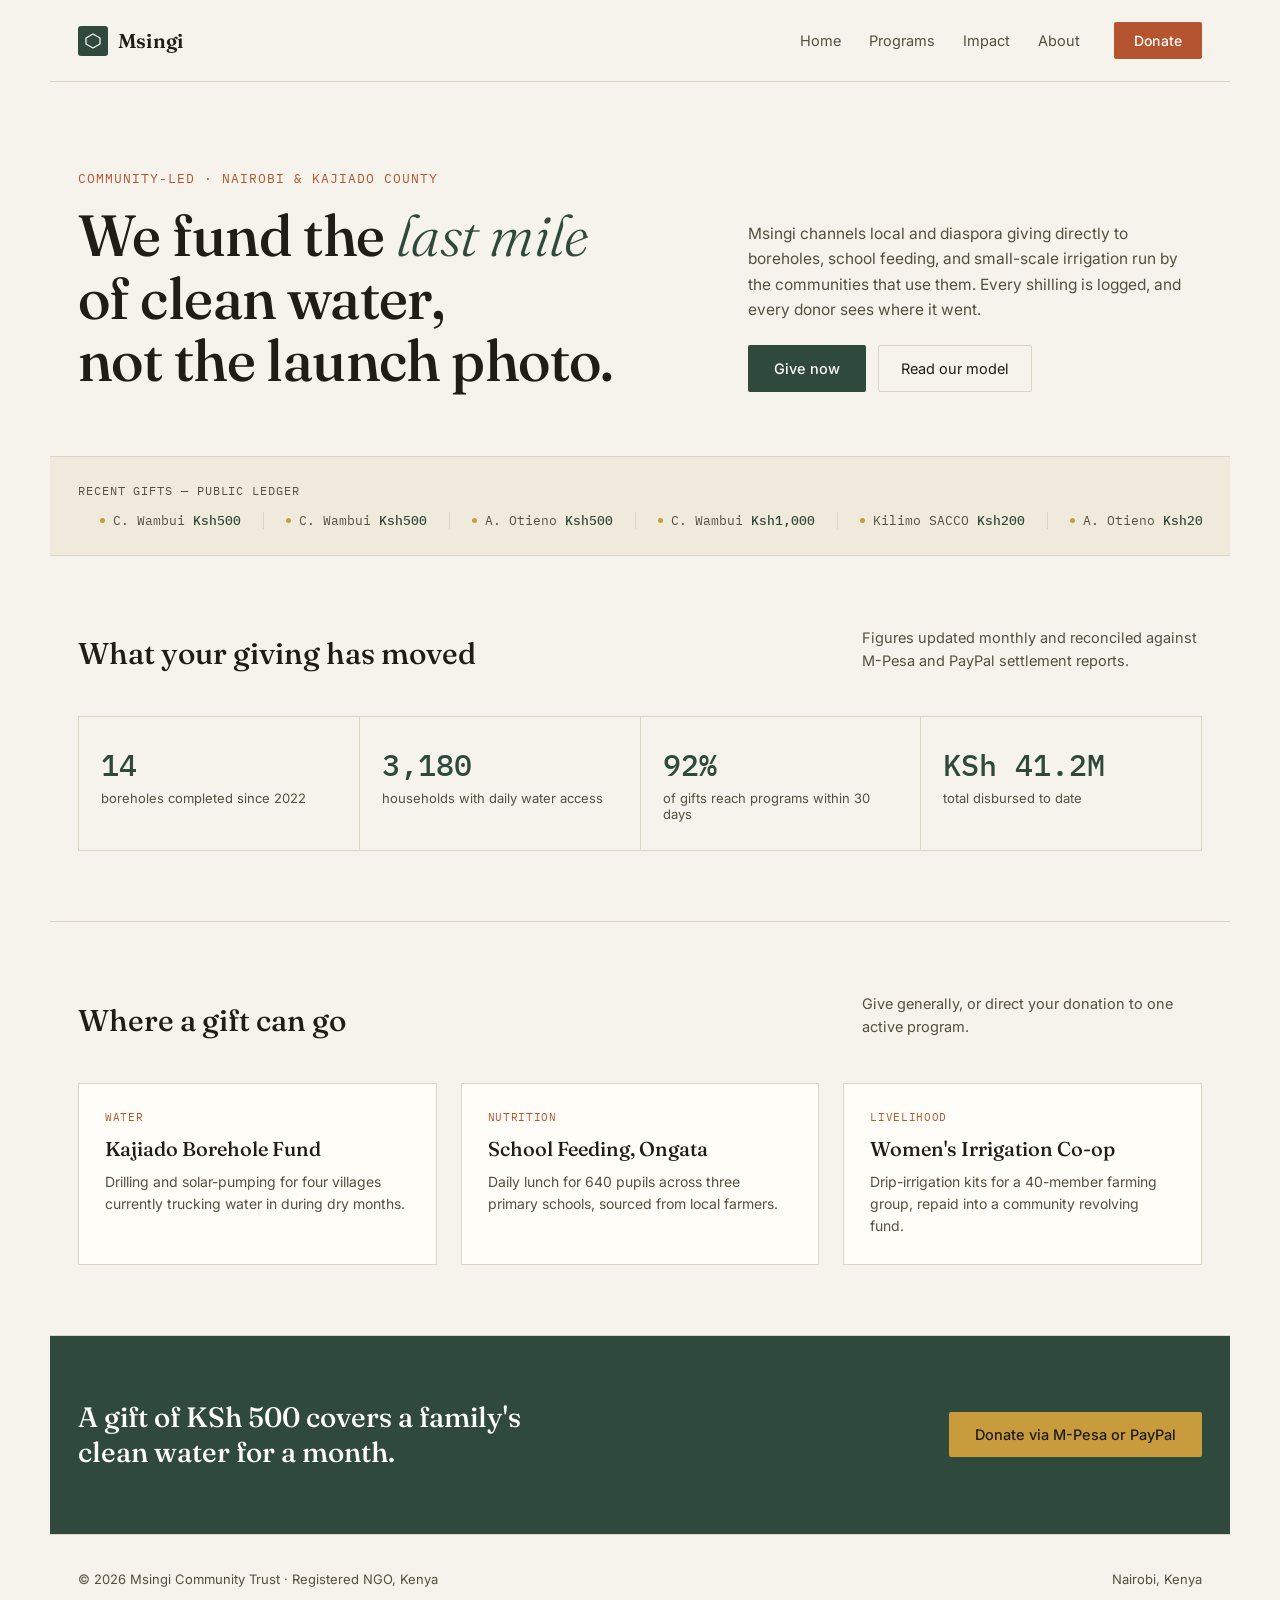
==== index.html @ dd1eac24 "charity" ====
<!DOCTYPE html>
<html lang="en">
<head>
<meta charset="UTF-8">
<meta name="viewport" content="width=device-width, initial-scale=1.0">
<title>Msingi — Prototype</title>
<link rel="preconnect" href="https://fonts.googleapis.com">
<link href="https://fonts.googleapis.com/css2?family=Fraunces:opsz,wght@9..144,300;9..144,450;9..144,600;9..144,700&family=Inter:wght@400;500;600&family=IBM+Plex+Mono:wght@400;500&display=swap" rel="stylesheet">
<style>
  :root{
    --paper:#F6F3EC;
    --paper-deep:#EFEADB;
    --ink:#201D18;
    --ink-soft:#54503f;
    --green:#2F4A3C;
    --green-deep:#20362b;
    --gold:#C89B3C;
    --rust:#B4552F;
    --line:#DCD5C4;
    --white:#FFFDF8;
  }
  *{box-sizing:border-box; margin:0; padding:0;}
  body{
    background:var(--paper);
    color:var(--ink);
    font-family:'Inter', sans-serif;
    -webkit-font-smoothing:antialiased;
  }
  a{color:inherit;}
  .mono{font-family:'IBM Plex Mono', monospace;}
  .serif{font-family:'Fraunces', serif;}

  /* ---- App shell ---- */
  #app{max-width:1180px; margin:0 auto; position:relative;}
  .page{display:none;}
  .page.active{display:block; animation:fadein .35s ease;}
  @keyframes fadein{from{opacity:0; transform:translateY(6px);} to{opacity:1; transform:translateY(0);}}

  /* ---- Header ---- */
  header{
    display:flex; align-items:center; justify-content:space-between;
    padding:22px 28px; border-bottom:1px solid var(--line);
  }
  .logo{display:flex; align-items:center; gap:10px; cursor:pointer;}
  .logo-mark{
    width:30px; height:30px; border-radius:3px;
    background:var(--green);
    display:flex; align-items:center; justify-content:center;
  }
  .logo-mark svg{width:16px; height:16px;}
  .logo-word{font-family:'Fraunces', serif; font-weight:600; font-size:20px; letter-spacing:.01em;}
  nav{display:flex; align-items:center; gap:34px;}
  nav .navlinks{display:flex; gap:28px; font-size:14.5px; color:var(--ink-soft);}
  nav .navlinks span{cursor:pointer; transition:color .15s;}
  nav .navlinks span:hover{color:var(--ink);}
  .btn-donate-nav{
    background:var(--rust); color:var(--white); border:none;
    padding:10px 20px; border-radius:2px; font-size:14px; font-weight:500;
    cursor:pointer; font-family:'Inter',sans-serif; letter-spacing:.01em;
    transition:background .15s;
  }
  .btn-donate-nav:hover{background:#9c4527;}

  /* ---- Hero ---- */
  .hero{
    padding:88px 28px 64px; display:grid; grid-template-columns:1.15fr .85fr; gap:56px; align-items:end;
    border-bottom:1px solid var(--line);
  }
  .eyebrow{
    font-family:'IBM Plex Mono', monospace; font-size:12.5px; letter-spacing:.08em;
    text-transform:uppercase; color:var(--rust); margin-bottom:18px; display:block;
  }
  .hero h1{
    font-family:'Fraunces', serif; font-weight:500; font-size:clamp(34px,4.6vw,58px);
    line-height:1.08; letter-spacing:-.01em;
  }
  .hero h1 em{font-style:italic; font-weight:300; color:var(--green);}
  .hero-side p{font-size:15.5px; line-height:1.65; color:var(--ink-soft); margin-bottom:22px;}
  .hero-cta{display:flex; gap:12px;}
  .btn-primary{
    background:var(--green); color:var(--white); border:none; padding:14px 26px;
    font-size:14.5px; font-weight:500; cursor:pointer; border-radius:2px; font-family:'Inter',sans-serif;
    transition:background .15s;
  }
  .btn-primary:hover{background:var(--green-deep);}
  .btn-ghost{
    background:transparent; color:var(--ink); border:1px solid var(--line); padding:14px 22px;
    font-size:14.5px; cursor:pointer; border-radius:2px; font-family:'Inter',sans-serif;
  }
  .btn-ghost:hover{border-color:var(--ink);}

  /* ---- Ledger strip (signature element) ---- */
  .ledger{
    padding:0 28px; border-bottom:1px solid var(--line); background:var(--paper-deep);
  }
  .ledger-inner{padding:26px 0; overflow:hidden;}
  .ledger-label{
    font-family:'IBM Plex Mono',monospace; font-size:11.5px; letter-spacing:.08em;
    text-transform:uppercase; color:var(--ink-soft); margin-bottom:14px;
  }
  .ledger-track{display:flex; gap:0; animation:scroll-left 26s linear infinite;}
  .ledger:hover .ledger-track{animation-play-state:paused;}
  @keyframes scroll-left{
    from{transform:translateX(0);}
    to{transform:translateX(-50%);}
  }
  .ledger-entry{
    font-family:'IBM Plex Mono', monospace; font-size:13px; white-space:nowrap;
    padding:0 22px; border-right:1px solid var(--line); color:var(--ink-soft);
    display:flex; align-items:center; gap:8px;
  }
  .ledger-entry .amt{color:var(--green); font-weight:500;}
  .ledger-entry .dot{width:5px; height:5px; border-radius:50%; background:var(--gold); display:inline-block;}

  /* ---- Impact stats ---- */
  .section{padding:70px 28px; border-bottom:1px solid var(--line);}
  .section-head{display:flex; justify-content:space-between; align-items:flex-end; margin-bottom:44px; gap:20px;}
  .section-head h2{font-family:'Fraunces',serif; font-weight:500; font-size:30px;}
  .section-head p{color:var(--ink-soft); font-size:14.5px; max-width:340px; line-height:1.6;}
  .stats{display:grid; grid-template-columns:repeat(4,1fr); gap:1px; background:var(--line); border:1px solid var(--line);}
  .stat{background:var(--paper); padding:28px 22px;}
  .stat .n{font-family:'IBM Plex Mono',monospace; font-size:30px; color:var(--green); font-weight:500;}
  .stat .l{font-size:13px; color:var(--ink-soft); margin-top:6px;}

  /* ---- Programs ---- */
  .programs{display:grid; grid-template-columns:repeat(3,1fr); gap:24px;}
  .program{border:1px solid var(--line); padding:26px; background:var(--white);}
  .program .tag{font-family:'IBM Plex Mono',monospace; font-size:11px; color:var(--rust); text-transform:uppercase; letter-spacing:.06em;}
  .program h3{font-family:'Fraunces',serif; font-weight:500; font-size:20px; margin:12px 0 10px;}
  .program p{font-size:14px; color:var(--ink-soft); line-height:1.6;}

  /* ---- CTA band ---- */
  .cta-band{
    padding:64px 28px; background:var(--green); color:var(--white);
    display:flex; justify-content:space-between; align-items:center; gap:24px;
    border-bottom:1px solid var(--line);
  }
  .cta-band h2{font-family:'Fraunces',serif; font-weight:500; font-size:28px; max-width:480px; line-height:1.25;}
  .cta-band .btn-primary{background:var(--gold); color:var(--ink);}
  .cta-band .btn-primary:hover{background:#b6893a;}

  footer{padding:36px 28px; display:flex; justify-content:space-between; color:var(--ink-soft); font-size:13px;}

  /* ---- DONATE PAGE ---- */
  .donate-wrap{padding:56px 28px 100px; display:grid; grid-template-columns:1fr .9fr; gap:56px;}
  .donate-head span.eyebrow{margin-bottom:10px;}
  .donate-head h1{font-family:'Fraunces',serif; font-weight:500; font-size:36px; margin-bottom:10px;}
  .donate-head p{color:var(--ink-soft); font-size:14.5px; max-width:420px; line-height:1.6; margin-bottom:36px;}

  .amounts{display:grid; grid-template-columns:repeat(4,1fr); gap:10px; margin-bottom:14px;}
  .amt-btn{
    border:1px solid var(--line); background:var(--white); padding:16px 8px; text-align:center;
    cursor:pointer; font-family:'IBM Plex Mono',monospace; font-size:15px; border-radius:2px;
    transition:all .15s;
  }
  .amt-btn:hover{border-color:var(--green);}
  .amt-btn.selected{background:var(--green); color:var(--white); border-color:var(--green);}
  .amt-custom{
    display:flex; align-items:center; border:1px solid var(--line); background:var(--white);
    padding:0 14px; margin-bottom:28px; border-radius:2px;
  }
  .amt-custom span{font-family:'IBM Plex Mono',monospace; color:var(--ink-soft); font-size:14px;}
  .amt-custom input{
    border:none; background:transparent; padding:14px 8px; font-family:'IBM Plex Mono',monospace;
    font-size:14px; width:100%; outline:none;
  }

  .freq-toggle{display:flex; border:1px solid var(--line); border-radius:2px; overflow:hidden; margin-bottom:32px; width:fit-content;}
  .freq-toggle div{padding:10px 20px; font-size:13.5px; cursor:pointer; color:var(--ink-soft);}
  .freq-toggle div.selected{background:var(--ink); color:var(--white);}

  .method-label{font-family:'IBM Plex Mono',monospace; font-size:11.5px; letter-spacing:.08em; text-transform:uppercase; color:var(--ink-soft); margin-bottom:12px;}
  .methods{display:flex; gap:10px; margin-bottom:28px;}
  .method-btn{
    flex:1; border:1px solid var(--line); background:var(--white); padding:16px; border-radius:2px;
    cursor:pointer; display:flex; align-items:center; gap:10px; transition:all .15s;
  }
  .method-btn.selected{border-color:var(--green); background:#eef2ee;}
  .method-btn .icon{width:26px; height:26px; border-radius:4px; display:flex; align-items:center; justify-content:center; font-size:11px; font-weight:700; font-family:'IBM Plex Mono',monospace; color:var(--white);}
  .method-btn.mpesa .icon{background:#00A65A;}
  .method-btn.paypal .icon{background:#0F3C93;}
  .method-btn .m-name{font-size:14px; font-weight:500;}
  .method-btn .m-sub{font-size:11.5px; color:var(--ink-soft);}

  .panel{
    border:1px solid var(--line); background:var(--white); padding:26px; min-height:230px; position:relative; overflow:hidden;
  }
  .field{margin-bottom:16px;}
  .field label{display:block; font-size:12.5px; color:var(--ink-soft); margin-bottom:6px;}
  .field input{
    width:100%; border:1px solid var(--line); padding:12px 14px; font-family:'Inter',sans-serif;
    font-size:14px; border-radius:2px; outline:none;
  }
  .field input:focus{border-color:var(--green);}

  .summary{border:1px solid var(--line); background:var(--paper-deep); padding:24px; height:fit-content; position:sticky; top:24px;}
  .summary h3{font-family:'Fraunces',serif; font-weight:500; font-size:18px; margin-bottom:18px;}
  .summary-row{display:flex; justify-content:space-between; font-size:13.5px; padding:10px 0; border-bottom:1px dashed var(--line); color:var(--ink-soft);}
  .summary-row.total{color:var(--ink); font-weight:600; border-bottom:none; padding-top:14px; font-size:15px;}
  .summary-row .v{font-family:'IBM Plex Mono',monospace;}

  .btn-give{
    width:100%; background:var(--rust); color:var(--white); border:none; padding:15px;
    font-size:15px; font-weight:500; cursor:pointer; border-radius:2px; margin-top:18px;
    font-family:'Inter',sans-serif; transition:background .15s;
  }
  .btn-give:hover{background:#9c4527;}
  .btn-give:disabled{background:#c9c2ac; cursor:not-allowed;}

  /* STK push simulation */
  .stk-state{display:none; text-align:center; padding:20px 6px;}
  .stk-state.active{display:block; animation:fadein .3s ease;}
  .phone-frame{
    width:150px; height:150px; margin:0 auto 18px; border:2px solid var(--ink); border-radius:16px;
    display:flex; align-items:center; justify-content:center; position:relative; background:var(--paper);
  }
  .pulse-ring{
    position:absolute; width:60px; height:60px; border-radius:50%; border:2px solid var(--green);
    animation:pulse 1.5s ease-out infinite;
  }
  @keyframes pulse{0%{transform:scale(.6); opacity:1;} 100%{transform:scale(2.2); opacity:0;}}
  .phone-icon{font-size:26px;}
  .stk-title{font-family:'Fraunces',serif; font-size:18px; margin-bottom:8px;}
  .stk-sub{font-size:13.5px; color:var(--ink-soft); margin-bottom:6px;}
  .stk-pin{
    display:inline-flex; gap:6px; margin-top:14px;
  }
  .stk-pin div{width:9px; height:9px; border-radius:50%; background:var(--line);}
  .stk-pin div.filled{background:var(--green);}

  .receipt{
    background:var(--white); border:1px solid var(--line); padding:22px; font-family:'IBM Plex Mono',monospace;
    font-size:13px; max-width:340px; margin:0 auto; text-align:left; line-height:1.8;
  }
  .receipt .r-title{color:#00A65A; font-weight:500; margin-bottom:10px; display:flex; align-items:center; gap:6px;}
  .receipt hr{border:none; border-top:1px dashed var(--line); margin:10px 0;}
  .receipt .row{display:flex; justify-content:space-between;}

  .paypal-btn{
    background:#FFC439; border:none; width:100%; padding:14px; border-radius:24px; cursor:pointer;
    font-weight:700; font-size:15px; color:#003087; font-family:'Inter',sans-serif;
    display:flex; align-items:center; justify-content:center; gap:6px;
  }
  .paypal-btn:hover{background:#f5ba30;}
  .paypal-note{font-size:12px; color:var(--ink-soft); text-align:center; margin-top:12px;}

  .success-wrap{text-align:center; padding:10px;}
  .checkmark{
    width:52px; height:52px; border-radius:50%; background:#00A65A; color:white; display:flex;
    align-items:center; justify-content:center; margin:0 auto 16px; font-size:24px;
  }

  .back-link{font-size:13px; color:var(--ink-soft); cursor:pointer; display:inline-flex; align-items:center; gap:6px; margin-bottom:18px;}
  .back-link:hover{color:var(--ink);}

  @media(max-width:860px){
    .hero{grid-template-columns:1fr;}
    .stats{grid-template-columns:repeat(2,1fr);}
    .programs{grid-template-columns:1fr;}
    .donate-wrap{grid-template-columns:1fr;}
    nav .navlinks{display:none;}
    .cta-band{flex-direction:column; align-items:flex-start;}
    .amounts{grid-template-columns:repeat(2,1fr);}
  }
</style>
</head>
<body>
<div id="app">

  <header>
    <div class="logo" onclick="goHome()">
      <div class="logo-mark">
        <svg viewBox="0 0 16 16" fill="none"><path d="M8 1L1 5v6l7 4 7-4V5L8 1z" stroke="#F6F3EC" stroke-width="1.3" stroke-linejoin="round"/></svg>
      </div>
      <div class="logo-word">Msingi</div>
    </div>
    <nav>
      <div class="navlinks">
        <span onclick="goHome()">Home</span>
        <span>Programs</span>
        <span>Impact</span>
        <span>About</span>
      </div>
      <button class="btn-donate-nav" onclick="goDonate()">Donate</button>
    </nav>
  </header>

  <!-- ============ HOME PAGE ============ -->
  <div class="page active" id="page-home">

    <section class="hero">
      <div>
        <span class="eyebrow">Community-led · Nairobi &amp; Kajiado County</span>
        <h1>We fund the <em>last mile</em><br>of clean water,<br>not the launch photo.</h1>
      </div>
      <div class="hero-side">
        <p>Msingi channels local and diaspora giving directly to boreholes, school feeding, and small-scale irrigation run by the communities that use them. Every shilling is logged, and every donor sees where it went.</p>
        <div class="hero-cta">
          <button class="btn-primary" onclick="goDonate()">Give now</button>
          <button class="btn-ghost">Read our model</button>
        </div>
      </div>
    </section>

    <div class="ledger">
      <div class="ledger-inner">
        <div class="ledger-label">Recent gifts — public ledger</div>
        <div class="ledger-track" id="ledger-track"></div>
      </div>
    </div>

    <section class="section">
      <div class="section-head">
        <h2>What your giving has moved</h2>
        <p>Figures updated monthly and reconciled against M-Pesa and PayPal settlement reports.</p>
      </div>
      <div class="stats">
        <div class="stat"><div class="n">14</div><div class="l">boreholes completed since 2022</div></div>
        <div class="stat"><div class="n">3,180</div><div class="l">households with daily water access</div></div>
        <div class="stat"><div class="n">92%</div><div class="l">of gifts reach programs within 30 days</div></div>
        <div class="stat"><div class="n">KSh 41.2M</div><div class="l">total disbursed to date</div></div>
      </div>
    </section>

    <section class="section">
      <div class="section-head">
        <h2>Where a gift can go</h2>
        <p>Give generally, or direct your donation to one active program.</p>
      </div>
      <div class="programs">
        <div class="program">
          <div class="tag">Water</div>
          <h3>Kajiado Borehole Fund</h3>
          <p>Drilling and solar-pumping for four villages currently trucking water in during dry months.</p>
        </div>
        <div class="program">
          <div class="tag">Nutrition</div>
          <h3>School Feeding, Ongata</h3>
          <p>Daily lunch for 640 pupils across three primary schools, sourced from local farmers.</p>
        </div>
        <div class="program">
          <div class="tag">Livelihood</div>
          <h3>Women's Irrigation Co-op</h3>
          <p>Drip-irrigation kits for a 40-member farming group, repaid into a community revolving fund.</p>
        </div>
      </div>
    </section>

    <div class="cta-band">
      <h2>A gift of KSh 500 covers a family's clean water for a month.</h2>
      <button class="btn-primary" onclick="goDonate()">Donate via M-Pesa or PayPal</button>
    </div>

    <footer>
      <div>© 2026 Msingi Community Trust · Registered NGO, Kenya</div>
      <div>Nairobi, Kenya</div>
    </footer>
  </div>

  <!-- ============ DONATE PAGE ============ -->
  <div class="page" id="page-donate">
    <div class="donate-wrap">
      <div>
        <div class="back-link" onclick="goHome()">← Back to Msingi</div>
        <div class="donate-head">
          <span class="eyebrow">Give</span>
          <h1>Make a gift</h1>
          <p>Choose an amount, then pay by M-Pesa or PayPal. You'll get a receipt either way — no account needed.</p>
        </div>

        <div class="method-label">Amount (KSh)</div>
        <div class="amounts" id="amounts">
          <div class="amt-btn" data-amt="500">500</div>
          <div class="amt-btn selected" data-amt="1500">1,500</div>
          <div class="amt-btn" data-amt="3000">3,000</div>
          <div class="amt-btn" data-amt="10000">10,000</div>
        </div>
        <div class="amt-custom">
          <span>KSh</span>
          <input type="number" id="customAmt" placeholder="Enter a custom amount">
        </div>

        <div class="method-label">Frequency</div>
        <div class="freq-toggle" id="freq">
          <div class="selected" data-f="once">Give once</div>
          <div data-f="monthly">Give monthly</div>
        </div>

        <div class="method-label">Payment method</div>
        <div class="methods">
          <div class="method-btn mpesa selected" data-m="mpesa" onclick="selectMethod('mpesa')">
            <div class="icon">M</div>
            <div><div class="m-name">M-Pesa</div><div class="m-sub">STK push to your phone</div></div>
          </div>
          <div class="method-btn paypal" data-m="paypal" onclick="selectMethod('paypal')">
            <div class="icon">P</div>
            <div><div class="m-name">PayPal</div><div class="m-sub">Card or PayPal balance</div></div>
          </div>
        </div>

        <div class="panel" id="panel">
          <!-- MPESA: entry state -->
          <div class="stk-state active" id="mpesa-entry">
            <div class="field">
              <label>M-Pesa phone number</label>
              <input type="tel" id="phoneInput" placeholder="07XX XXX XXX" maxlength="13">
            </div>
            <button class="btn-give" id="mpesaGiveBtn" onclick="startSTK()">Send request to my phone</button>
          </div>

          <!-- MPESA: waiting state -->
          <div class="stk-state" id="mpesa-waiting">
            <div class="phone-frame"><div class="pulse-ring"></div><div class="phone-icon">📱</div></div>
            <div class="stk-title">Check your phone</div>
            <div class="stk-sub">We sent an STK push to <span id="waitPhone" class="mono"></span></div>
            <div class="stk-sub">Enter your M-Pesa PIN to confirm</div>
            <div class="stk-pin" id="pinDots">
              <div></div><div></div><div></div><div></div>
            </div>
          </div>

          <!-- MPESA: confirmed -->
          <div class="stk-state" id="mpesa-done">
            <div class="receipt">
              <div class="r-title">✓ Confirmed</div>
              <div class="row"><span>Ref</span><span id="rcMpesaRef">QF7K2LX9P1</span></div>
              <div class="row"><span>Amount</span><span id="rcMpesaAmt">Ksh1,500.00</span></div>
              <div class="row"><span>To</span><span>MSINGI TRUST</span></div>
              <hr>
              <div class="row"><span>New M-Pesa balance</span><span>Ksh8,214.50</span></div>
            </div>
            <div style="text-align:center; margin-top:18px;">
              <div style="font-size:13.5px; color:var(--ink-soft); margin-bottom:14px;">Asante sana — your gift is on its way to Kajiado.</div>
              <button class="btn-ghost" onclick="resetDonate()">Make another gift</button>
            </div>
          </div>

          <!-- PAYPAL: entry state -->
          <div class="stk-state" id="paypal-entry">
            <div style="padding:8px 0 18px; font-size:13.5px; color:var(--ink-soft);">You'll be securely redirected to PayPal to complete this gift, then returned here.</div>
            <button class="paypal-btn" onclick="startPaypal()">Pay<span style="color:#0070E0; margin-left:4px;">Pal</span></button>
            <div class="paypal-note">Powered by PayPal · Msingi never sees your card details</div>
          </div>

          <!-- PAYPAL: processing -->
          <div class="stk-state" id="paypal-waiting">
            <div class="phone-frame" style="border-color:#0F3C93;"><div class="pulse-ring" style="border-color:#0F3C93;"></div><div class="phone-icon">🔒</div></div>
            <div class="stk-title">Confirming with PayPal…</div>
            <div class="stk-sub">Please don't close this window</div>
          </div>

          <!-- PAYPAL: done -->
          <div class="stk-state" id="paypal-done">
            <div class="success-wrap">
              <div class="checkmark">✓</div>
              <div class="stk-title">Payment received</div>
              <div class="stk-sub">A receipt was sent to your PayPal email</div>
              <button class="btn-ghost" style="margin-top:16px;" onclick="resetDonate()">Make another gift</button>
            </div>
          </div>
        </div>
      </div>

      <!-- Summary -->
      <div class="summary">
        <h3>Your gift</h3>
        <div class="summary-row"><span>Amount</span><span class="v" id="sumAmt">KSh 1,500</span></div>
        <div class="summary-row"><span>Frequency</span><span class="v" id="sumFreq">One-time</span></div>
        <div class="summary-row"><span>Method</span><span class="v" id="sumMethod">M-Pesa</span></div>
        <div class="summary-row"><span>Processing fee</span><span class="v">Covered by Msingi</span></div>
        <div class="summary-row total"><span>Total charged</span><span class="v" id="sumTotal">KSh 1,500</span></div>
        <button class="btn-give" id="mainGiveBtn" style="display:none;">Give KSh 1,500</button>
        <div style="font-size:11.5px; color:var(--ink-soft); margin-top:14px; line-height:1.5;">Msingi Community Trust is a registered NGO. You'll receive an emailed receipt for tax purposes.</div>
      </div>
    </div>
  </div>

</div>

<script>
  // ---- Nav ----
  function goHome(){
    document.getElementById('page-home').classList.add('active');
    document.getElementById('page-donate').classList.remove('active');
    window.scrollTo({top:0, behavior:'smooth'});
  }
  function goDonate(){
    document.getElementById('page-home').classList.remove('active');
    document.getElementById('page-donate').classList.add('active');
    window.scrollTo({top:0, behavior:'smooth'});
    resetDonate();
  }

  // ---- Ledger ticker ----
  const names = ["J. Wanjiru","Diaspora — London","A. Otieno","M-Pesa Anonymous","S. Achieng","Kilimo SACCO","P. Mwangi","Anonymous","D. Njoroge","C. Wambui"];
  const entries = [];
  for(let i=0;i<16;i++){
    const amt = [200,500,1000,1500,2500,5000][Math.floor(Math.random()*6)];
    const n = names[Math.floor(Math.random()*names.length)];
    entries.push(`<div class="ledger-entry"><span class="dot"></span>${n} <span class="amt">Ksh${amt.toLocaleString()}</span></div>`);
  }
  document.getElementById('ledger-track').innerHTML = entries.join('') + entries.join('');

  // ---- Donate state ----
  let state = { amount: 1500, freq: 'once', method: 'mpesa' };

  document.querySelectorAll('.amt-btn').forEach(btn=>{
    btn.addEventListener('click', ()=>{
      document.querySelectorAll('.amt-btn').forEach(b=>b.classList.remove('selected'));
      btn.classList.add('selected');
      document.getElementById('customAmt').value = '';
      state.amount = parseInt(btn.dataset.amt);
      updateSummary();
    });
  });
  document.getElementById('customAmt').addEventListener('input', (e)=>{
    if(e.target.value){
      document.querySelectorAll('.amt-btn').forEach(b=>b.classList.remove('selected'));
      state.amount = parseInt(e.target.value)||0;
      updateSummary();
    }
  });
  document.querySelectorAll('#freq div').forEach(el=>{
    el.addEventListener('click', ()=>{
      document.querySelectorAll('#freq div').forEach(d=>d.classList.remove('selected'));
      el.classList.add('selected');
      state.freq = el.dataset.f;
      updateSummary();
    });
  });

  function selectMethod(m){
    state.method = m;
    document.querySelectorAll('.method-btn').forEach(b=>b.classList.remove('selected'));
    document.querySelector(`.method-btn.${m}`).classList.add('selected');
    document.querySelectorAll('.stk-state').forEach(s=>s.classList.remove('active'));
    document.getElementById(m+'-entry').classList.add('active');
    updateSummary();
  }

  function updateSummary(){
    const amt = state.amount || 0;
    document.getElementById('sumAmt').textContent = 'KSh ' + amt.toLocaleString();
    document.getElementById('sumFreq').textContent = state.freq === 'once' ? 'One-time' : 'Monthly, cancel anytime';
    document.getElementById('sumMethod').textContent = state.method === 'mpesa' ? 'M-Pesa' : 'PayPal';
    document.getElementById('sumTotal').textContent = 'KSh ' + amt.toLocaleString() + (state.freq==='monthly' ? ' / mo' : '');
  }
  updateSummary();

  // ---- Phone formatting ----
  document.getElementById('phoneInput').addEventListener('input', (e)=>{
    let v = e.target.value.replace(/\D/g,'').slice(0,10);
    let out = v;
    if(v.length > 3) out = v.slice(0,3)+' '+v.slice(3);
    if(v.length > 6) out = v.slice(0,3)+' '+v.slice(3,6)+' '+v.slice(6);
    e.target.value = out;
  });

  // ---- M-Pesa STK simulation ----
  function startSTK(){
    const phone = document.getElementById('phoneInput').value;
    if(!phone || phone.replace(/\D/g,'').length < 9){
      document.getElementById('phoneInput').style.borderColor = '#B4552F';
      return;
    }
    document.getElementById('waitPhone').textContent = '07' + phone.replace(/\D/g,'').slice(1);
    swapState('mpesa-entry','mpesa-waiting');

    // animate pin dots filling
    const dots = document.querySelectorAll('#pinDots div');
    dots.forEach(d=>d.classList.remove('filled'));
    let i=0;
    const pinTimer = setInterval(()=>{
      if(i < dots.length){ dots[i].classList.add('filled'); i++; }
      else clearInterval(pinTimer);
    }, 480);

    setTimeout(()=>{
      const ref = 'S' + Math.random().toString(36).substring(2,7).toUpperCase() + Math.floor(Math.random()*99);
      document.getElementById('rcMpesaRef').textContent = ref;
      document.getElementById('rcMpesaAmt').textContent = 'Ksh' + (state.amount||0).toLocaleString() + '.00';
      swapState('mpesa-waiting','mpesa-done');
    }, 2600);
  }

  function startPaypal(){
    swapState('paypal-entry','paypal-waiting');
    setTimeout(()=>{
      swapState('paypal-waiting','paypal-done');
    }, 2000);
  }

  function swapState(fromId, toId){
    document.getElementById(fromId).classList.remove('active');
    document.getElementById(toId).classList.add('active');
  }

  function resetDonate(){
    document.querySelectorAll('.stk-state').forEach(s=>s.classList.remove('active'));
    document.getElementById(state.method+'-entry').classList.add('active');
    document.getElementById('phoneInput').value='';
    document.getElementById('phoneInput').style.borderColor = 'var(--line)';
  }
</script>
</body>
</html>
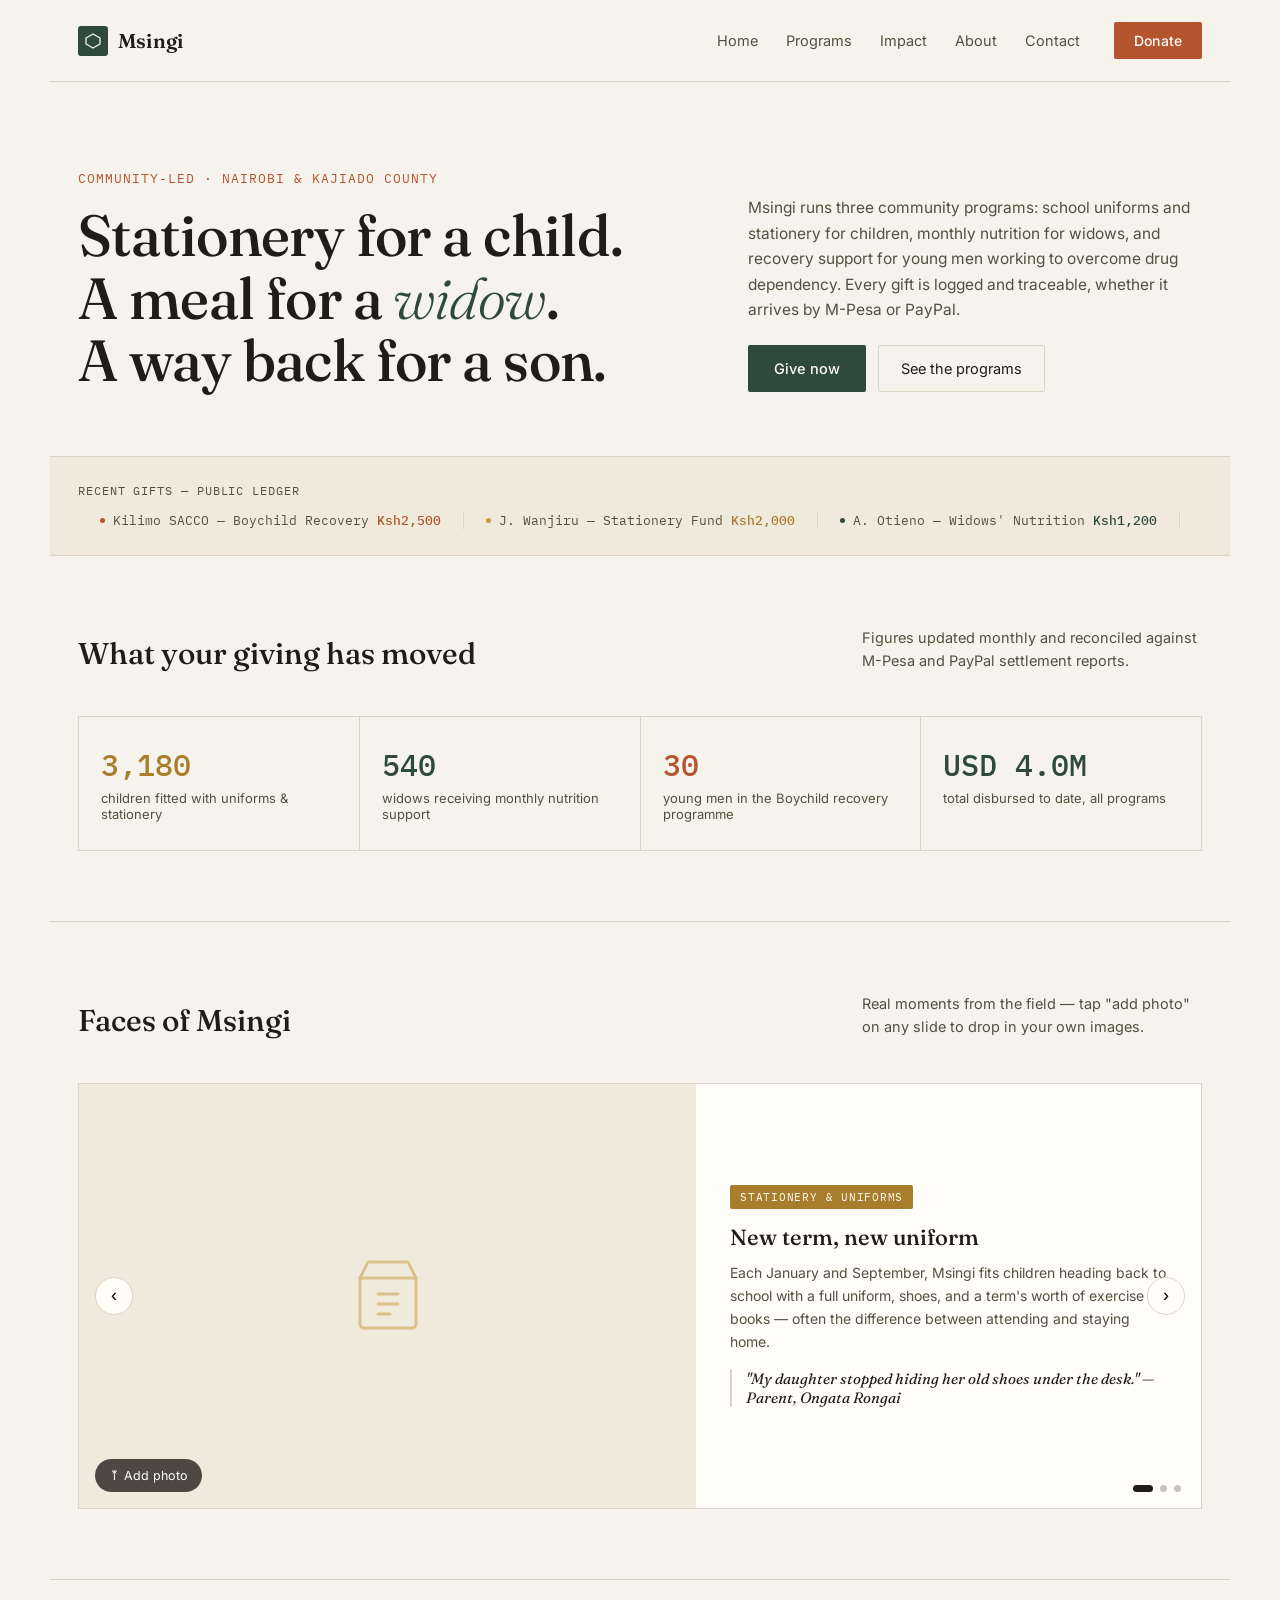
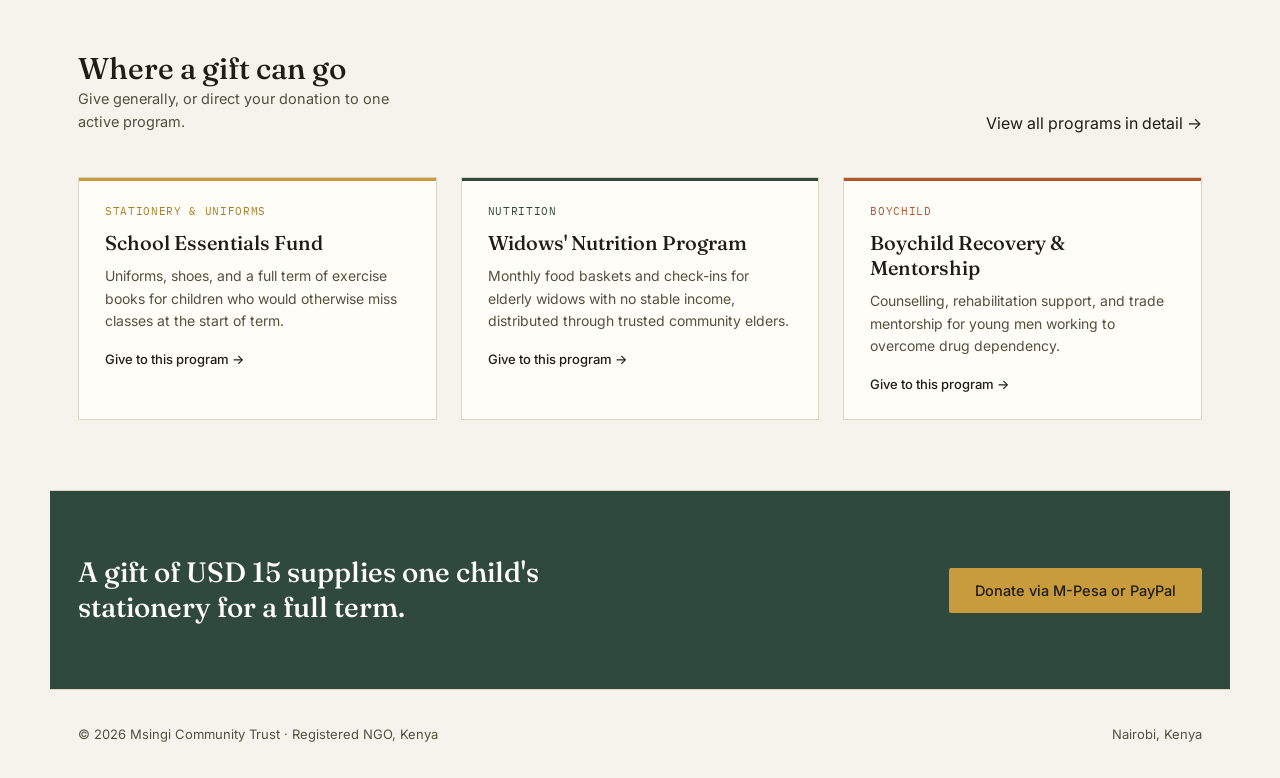
==== commit c1f01fb9: "update" ====
--- a/index.html
+++ b/index.html
@@ -15,51 +15,70 @@
     --green:#2F4A3C;
     --green-deep:#20362b;
     --gold:#C89B3C;
+    --gold-deep:#a87e2c;
     --rust:#B4552F;
+    --rust-deep:#8f3f22;
     --line:#DCD5C4;
     --white:#FFFDF8;
   }
   *{box-sizing:border-box; margin:0; padding:0;}
+  html{scroll-behavior:smooth;}
   body{
     background:var(--paper);
     color:var(--ink);
     font-family:'Inter', sans-serif;
     -webkit-font-smoothing:antialiased;
+    overflow-x:hidden;
   }
   a{color:inherit;}
   .mono{font-family:'IBM Plex Mono', monospace;}
   .serif{font-family:'Fraunces', serif;}
 
-  /* ---- App shell ---- */
   #app{max-width:1180px; margin:0 auto; position:relative;}
   .page{display:none;}
   .page.active{display:block; animation:fadein .35s ease;}
   @keyframes fadein{from{opacity:0; transform:translateY(6px);} to{opacity:1; transform:translateY(0);}}
 
+  /* ---- reveal-on-scroll ---- */
+  .reveal{opacity:0; transform:translateY(22px); transition:opacity .7s ease, transform .7s ease;}
+  .reveal.in{opacity:1; transform:translateY(0);}
+  .reveal.stagger > *{opacity:0; transform:translateY(18px); transition:opacity .6s ease, transform .6s ease;}
+  .reveal.stagger.in > *{opacity:1; transform:translateY(0);}
+  .reveal.stagger.in > *:nth-child(1){transition-delay:.05s;}
+  .reveal.stagger.in > *:nth-child(2){transition-delay:.15s;}
+  .reveal.stagger.in > *:nth-child(3){transition-delay:.25s;}
+  .reveal.stagger.in > *:nth-child(4){transition-delay:.35s;}
+
   /* ---- Header ---- */
   header{
     display:flex; align-items:center; justify-content:space-between;
     padding:22px 28px; border-bottom:1px solid var(--line);
+    position:sticky; top:0; background:rgba(246,243,236,.92); backdrop-filter:blur(6px); z-index:50;
   }
   .logo{display:flex; align-items:center; gap:10px; cursor:pointer;}
   .logo-mark{
     width:30px; height:30px; border-radius:3px;
     background:var(--green);
     display:flex; align-items:center; justify-content:center;
-  }
+    transition:transform .3s ease;
+  }
+  .logo:hover .logo-mark{transform:rotate(8deg);}
   .logo-mark svg{width:16px; height:16px;}
   .logo-word{font-family:'Fraunces', serif; font-weight:600; font-size:20px; letter-spacing:.01em;}
   nav{display:flex; align-items:center; gap:34px;}
   nav .navlinks{display:flex; gap:28px; font-size:14.5px; color:var(--ink-soft);}
-  nav .navlinks span{cursor:pointer; transition:color .15s;}
+  nav .navlinks span{cursor:pointer; transition:color .15s; position:relative;}
   nav .navlinks span:hover{color:var(--ink);}
+  nav .navlinks span::after{content:''; position:absolute; left:0; bottom:-4px; width:0; height:1px; background:var(--rust); transition:width .2s;}
+  nav .navlinks span:hover::after{width:100%;}
   .btn-donate-nav{
     background:var(--rust); color:var(--white); border:none;
     padding:10px 20px; border-radius:2px; font-size:14px; font-weight:500;
     cursor:pointer; font-family:'Inter',sans-serif; letter-spacing:.01em;
-    transition:background .15s;
-  }
-  .btn-donate-nav:hover{background:#9c4527;}
+    transition:background .15s, transform .15s; animation:softpulse 3.2s ease-in-out infinite;
+  }
+  .btn-donate-nav:hover{background:var(--rust-deep); transform:translateY(-1px);}
+  @keyframes softpulse{0%,100%{box-shadow:0 0 0 0 rgba(180,85,47,.25);} 50%{box-shadow:0 0 0 6px rgba(180,85,47,0);}}
 
   /* ---- Hero ---- */
   .hero{
@@ -80,72 +99,138 @@
   .btn-primary{
     background:var(--green); color:var(--white); border:none; padding:14px 26px;
     font-size:14.5px; font-weight:500; cursor:pointer; border-radius:2px; font-family:'Inter',sans-serif;
-    transition:background .15s;
-  }
-  .btn-primary:hover{background:var(--green-deep);}
+    transition:background .15s, transform .15s;
+  }
+  .btn-primary:hover{background:var(--green-deep); transform:translateY(-1px);}
   .btn-ghost{
     background:transparent; color:var(--ink); border:1px solid var(--line); padding:14px 22px;
-    font-size:14.5px; cursor:pointer; border-radius:2px; font-family:'Inter',sans-serif;
+    font-size:14.5px; cursor:pointer; border-radius:2px; font-family:'Inter',sans-serif; transition:border-color .15s;
   }
   .btn-ghost:hover{border-color:var(--ink);}
 
-  /* ---- Ledger strip (signature element) ---- */
-  .ledger{
-    padding:0 28px; border-bottom:1px solid var(--line); background:var(--paper-deep);
-  }
+  /* ---- Ledger strip ---- */
+  .ledger{padding:0 28px; border-bottom:1px solid var(--line); background:var(--paper-deep);}
   .ledger-inner{padding:26px 0; overflow:hidden;}
   .ledger-label{
     font-family:'IBM Plex Mono',monospace; font-size:11.5px; letter-spacing:.08em;
     text-transform:uppercase; color:var(--ink-soft); margin-bottom:14px;
   }
-  .ledger-track{display:flex; gap:0; animation:scroll-left 26s linear infinite;}
+  .ledger-track{display:flex; gap:0; animation:scroll-left 34s linear infinite; width:max-content;}
   .ledger:hover .ledger-track{animation-play-state:paused;}
-  @keyframes scroll-left{
-    from{transform:translateX(0);}
-    to{transform:translateX(-50%);}
-  }
+  @keyframes scroll-left{from{transform:translateX(0);} to{transform:translateX(-50%);}}
   .ledger-entry{
     font-family:'IBM Plex Mono', monospace; font-size:13px; white-space:nowrap;
     padding:0 22px; border-right:1px solid var(--line); color:var(--ink-soft);
     display:flex; align-items:center; gap:8px;
   }
-  .ledger-entry .amt{color:var(--green); font-weight:500;}
-  .ledger-entry .dot{width:5px; height:5px; border-radius:50%; background:var(--gold); display:inline-block;}
-
-  /* ---- Impact stats ---- */
+  .ledger-entry .amt{font-weight:500;}
+  .ledger-entry .amt.stationery{color:var(--gold-deep);}
+  .ledger-entry .amt.nutrition{color:var(--green);}
+  .ledger-entry .amt.boychild{color:var(--rust);}
+  .ledger-entry .dot{width:5px; height:5px; border-radius:50%; display:inline-block;}
+  .dot.stationery{background:var(--gold);}
+  .dot.nutrition{background:var(--green);}
+  .dot.boychild{background:var(--rust);}
+
+  /* ---- Stats ---- */
   .section{padding:70px 28px; border-bottom:1px solid var(--line);}
   .section-head{display:flex; justify-content:space-between; align-items:flex-end; margin-bottom:44px; gap:20px;}
   .section-head h2{font-family:'Fraunces',serif; font-weight:500; font-size:30px;}
   .section-head p{color:var(--ink-soft); font-size:14.5px; max-width:340px; line-height:1.6;}
   .stats{display:grid; grid-template-columns:repeat(4,1fr); gap:1px; background:var(--line); border:1px solid var(--line);}
-  .stat{background:var(--paper); padding:28px 22px;}
+  .stat{background:var(--paper); padding:28px 22px; transition:background .2s;}
+  .stat:hover{background:var(--white);}
   .stat .n{font-family:'IBM Plex Mono',monospace; font-size:30px; color:var(--green); font-weight:500;}
   .stat .l{font-size:13px; color:var(--ink-soft); margin-top:6px;}
+  .stat.tag-boychild .n{color:var(--rust);}
+  .stat.tag-stationery .n{color:var(--gold-deep);}
+
+  /* ---- Slider / Gallery ---- */
+  .slider{position:relative; border:1px solid var(--line); background:var(--white); overflow:hidden;}
+  .slider-track{display:flex; transition:transform .5s cubic-bezier(.65,0,.35,1);}
+  .slide{min-width:100%; display:grid; grid-template-columns:1.1fr .9fr;}
+  .slide-media{
+    position:relative; aspect-ratio:16/11; overflow:hidden; background:var(--paper-deep);
+    display:flex; align-items:center; justify-content:center;
+  }
+  .slide-media img{width:100%; height:100%; object-fit:cover; display:block;}
+  .placeholder-art{width:100%; height:100%; display:flex; align-items:center; justify-content:center;}
+  .placeholder-art svg{width:96px; height:96px; opacity:.5;}
+  .upload-btn{
+    position:absolute; bottom:16px; left:16px; background:rgba(32,29,24,.78); color:var(--white);
+    font-size:12.5px; padding:9px 14px; border-radius:20px; cursor:pointer; display:inline-flex;
+    align-items:center; gap:6px; transition:background .15s; z-index:2;
+  }
+  .upload-btn:hover{background:rgba(32,29,24,.95);}
+  .file-input{display:none;}
+  .slide-info{padding:34px; display:flex; flex-direction:column; justify-content:center;}
+  .slide-info .tag{
+    font-family:'IBM Plex Mono',monospace; font-size:11px; text-transform:uppercase; letter-spacing:.07em;
+    padding:5px 10px; border-radius:2px; width:fit-content; margin-bottom:14px; color:var(--white);
+  }
+  .tag.stationery{background:var(--gold-deep);}
+  .tag.nutrition{background:var(--green);}
+  .tag.boychild{background:var(--rust);}
+  .slide-info h3{font-family:'Fraunces',serif; font-weight:500; font-size:22px; margin-bottom:10px;}
+  .slide-info p{font-size:14px; color:var(--ink-soft); line-height:1.65; margin-bottom:16px;}
+  .slide-info .quote{font-family:'Fraunces',serif; font-style:italic; font-size:15px; color:var(--ink); border-left:2px solid var(--line); padding-left:14px;}
+  .slider-arrow{
+    position:absolute; top:50%; transform:translateY(-50%); width:38px; height:38px; border-radius:50%;
+    background:var(--white); border:1px solid var(--line); cursor:pointer; font-size:18px; z-index:3;
+    display:flex; align-items:center; justify-content:center; transition:all .15s;
+  }
+  .slider-arrow:hover{background:var(--ink); color:var(--white); border-color:var(--ink);}
+  .slider-arrow.prev{left:16px;}
+  .slider-arrow.next{right:16px;}
+  .slider-dots{position:absolute; bottom:16px; right:20px; display:flex; gap:7px; z-index:3;}
+  .slider-dots div{width:7px; height:7px; border-radius:50%; background:rgba(32,29,24,.25); cursor:pointer; transition:all .2s;}
+  .slider-dots div.active{background:var(--ink); width:20px; border-radius:4px;}
+  @media(max-width:780px){ .slide{grid-template-columns:1fr;} }
 
   /* ---- Programs ---- */
   .programs{display:grid; grid-template-columns:repeat(3,1fr); gap:24px;}
-  .program{border:1px solid var(--line); padding:26px; background:var(--white);}
-  .program .tag{font-family:'IBM Plex Mono',monospace; font-size:11px; color:var(--rust); text-transform:uppercase; letter-spacing:.06em;}
+  .program{border:1px solid var(--line); padding:26px; background:var(--white); transition:transform .2s, box-shadow .2s; position:relative; overflow:hidden;}
+  .program:hover{transform:translateY(-4px); box-shadow:0 10px 24px rgba(32,29,24,.06);}
+  .program::before{content:''; position:absolute; top:0; left:0; width:100%; height:3px; background:var(--line); transition:background .2s;}
+  .program.p-stationery::before{background:var(--gold);}
+  .program.p-nutrition::before{background:var(--green);}
+  .program.p-boychild::before{background:var(--rust);}
+  .program .tag{font-family:'IBM Plex Mono',monospace; font-size:11px; text-transform:uppercase; letter-spacing:.06em;}
+  .program.p-stationery .tag{color:var(--gold-deep);}
+  .program.p-nutrition .tag{color:var(--green);}
+  .program.p-boychild .tag{color:var(--rust);}
   .program h3{font-family:'Fraunces',serif; font-weight:500; font-size:20px; margin:12px 0 10px;}
-  .program p{font-size:14px; color:var(--ink-soft); line-height:1.6;}
+  .program p{font-size:14px; color:var(--ink-soft); line-height:1.6; margin-bottom:16px;}
+  .program .plink{font-size:13px; font-weight:500; cursor:pointer; display:inline-flex; align-items:center; gap:5px;}
+  .program .plink:hover{text-decoration:underline;}
 
   /* ---- CTA band ---- */
   .cta-band{
     padding:64px 28px; background:var(--green); color:var(--white);
     display:flex; justify-content:space-between; align-items:center; gap:24px;
-    border-bottom:1px solid var(--line);
+    border-bottom:1px solid var(--line); position:relative; overflow:hidden;
   }
   .cta-band h2{font-family:'Fraunces',serif; font-weight:500; font-size:28px; max-width:480px; line-height:1.25;}
   .cta-band .btn-primary{background:var(--gold); color:var(--ink);}
-  .cta-band .btn-primary:hover{background:#b6893a;}
+  .cta-band .btn-primary:hover{background:var(--gold-deep); color:var(--white);}
 
   footer{padding:36px 28px; display:flex; justify-content:space-between; color:var(--ink-soft); font-size:13px;}
 
   /* ---- DONATE PAGE ---- */
   .donate-wrap{padding:56px 28px 100px; display:grid; grid-template-columns:1fr .9fr; gap:56px;}
-  .donate-head span.eyebrow{margin-bottom:10px;}
   .donate-head h1{font-family:'Fraunces',serif; font-weight:500; font-size:36px; margin-bottom:10px;}
-  .donate-head p{color:var(--ink-soft); font-size:14.5px; max-width:420px; line-height:1.6; margin-bottom:36px;}
+  .donate-head p{color:var(--ink-soft); font-size:14.5px; max-width:420px; line-height:1.6; margin-bottom:32px;}
+
+  .method-label{font-family:'IBM Plex Mono',monospace; font-size:11.5px; letter-spacing:.08em; text-transform:uppercase; color:var(--ink-soft); margin-bottom:12px;}
+
+  .program-chips{display:flex; flex-wrap:wrap; gap:8px; margin-bottom:28px;}
+  .chip{
+    border:1px solid var(--line); background:var(--white); padding:9px 14px; border-radius:20px;
+    font-size:13px; cursor:pointer; display:flex; align-items:center; gap:7px; transition:all .15s;
+  }
+  .chip .dot{width:7px; height:7px; border-radius:50%;}
+  .chip.selected{background:var(--ink); color:var(--white); border-color:var(--ink);}
+  .chip:hover{border-color:var(--ink);}
 
   .amounts{display:grid; grid-template-columns:repeat(4,1fr); gap:10px; margin-bottom:14px;}
   .amt-btn{
@@ -166,10 +251,9 @@
   }
 
   .freq-toggle{display:flex; border:1px solid var(--line); border-radius:2px; overflow:hidden; margin-bottom:32px; width:fit-content;}
-  .freq-toggle div{padding:10px 20px; font-size:13.5px; cursor:pointer; color:var(--ink-soft);}
+  .freq-toggle div{padding:10px 20px; font-size:13.5px; cursor:pointer; color:var(--ink-soft); transition:all .15s;}
   .freq-toggle div.selected{background:var(--ink); color:var(--white);}
 
-  .method-label{font-family:'IBM Plex Mono',monospace; font-size:11.5px; letter-spacing:.08em; text-transform:uppercase; color:var(--ink-soft); margin-bottom:12px;}
   .methods{display:flex; gap:10px; margin-bottom:28px;}
   .method-btn{
     flex:1; border:1px solid var(--line); background:var(--white); padding:16px; border-radius:2px;
@@ -182,18 +266,16 @@
   .method-btn .m-name{font-size:14px; font-weight:500;}
   .method-btn .m-sub{font-size:11.5px; color:var(--ink-soft);}
 
-  .panel{
-    border:1px solid var(--line); background:var(--white); padding:26px; min-height:230px; position:relative; overflow:hidden;
-  }
+  .panel{border:1px solid var(--line); background:var(--white); padding:26px; min-height:230px; position:relative; overflow:hidden;}
   .field{margin-bottom:16px;}
   .field label{display:block; font-size:12.5px; color:var(--ink-soft); margin-bottom:6px;}
   .field input{
     width:100%; border:1px solid var(--line); padding:12px 14px; font-family:'Inter',sans-serif;
-    font-size:14px; border-radius:2px; outline:none;
+    font-size:14px; border-radius:2px; outline:none; transition:border-color .15s;
   }
   .field input:focus{border-color:var(--green);}
 
-  .summary{border:1px solid var(--line); background:var(--paper-deep); padding:24px; height:fit-content; position:sticky; top:24px;}
+  .summary{border:1px solid var(--line); background:var(--paper-deep); padding:24px; height:fit-content; position:sticky; top:90px;}
   .summary h3{font-family:'Fraunces',serif; font-weight:500; font-size:18px; margin-bottom:18px;}
   .summary-row{display:flex; justify-content:space-between; font-size:13.5px; padding:10px 0; border-bottom:1px dashed var(--line); color:var(--ink-soft);}
   .summary-row.total{color:var(--ink); font-weight:600; border-bottom:none; padding-top:14px; font-size:15px;}
@@ -204,34 +286,24 @@
     font-size:15px; font-weight:500; cursor:pointer; border-radius:2px; margin-top:18px;
     font-family:'Inter',sans-serif; transition:background .15s;
   }
-  .btn-give:hover{background:#9c4527;}
-  .btn-give:disabled{background:#c9c2ac; cursor:not-allowed;}
-
-  /* STK push simulation */
+  .btn-give:hover{background:var(--rust-deep);}
+
   .stk-state{display:none; text-align:center; padding:20px 6px;}
   .stk-state.active{display:block; animation:fadein .3s ease;}
   .phone-frame{
     width:150px; height:150px; margin:0 auto 18px; border:2px solid var(--ink); border-radius:16px;
     display:flex; align-items:center; justify-content:center; position:relative; background:var(--paper);
   }
-  .pulse-ring{
-    position:absolute; width:60px; height:60px; border-radius:50%; border:2px solid var(--green);
-    animation:pulse 1.5s ease-out infinite;
-  }
+  .pulse-ring{position:absolute; width:60px; height:60px; border-radius:50%; border:2px solid var(--green); animation:pulse 1.5s ease-out infinite;}
   @keyframes pulse{0%{transform:scale(.6); opacity:1;} 100%{transform:scale(2.2); opacity:0;}}
   .phone-icon{font-size:26px;}
   .stk-title{font-family:'Fraunces',serif; font-size:18px; margin-bottom:8px;}
   .stk-sub{font-size:13.5px; color:var(--ink-soft); margin-bottom:6px;}
-  .stk-pin{
-    display:inline-flex; gap:6px; margin-top:14px;
-  }
-  .stk-pin div{width:9px; height:9px; border-radius:50%; background:var(--line);}
+  .stk-pin{display:inline-flex; gap:6px; margin-top:14px;}
+  .stk-pin div{width:9px; height:9px; border-radius:50%; background:var(--line); transition:background .2s;}
   .stk-pin div.filled{background:var(--green);}
 
-  .receipt{
-    background:var(--white); border:1px solid var(--line); padding:22px; font-family:'IBM Plex Mono',monospace;
-    font-size:13px; max-width:340px; margin:0 auto; text-align:left; line-height:1.8;
-  }
+  .receipt{background:var(--white); border:1px solid var(--line); padding:22px; font-family:'IBM Plex Mono',monospace; font-size:13px; max-width:340px; margin:0 auto; text-align:left; line-height:1.8;}
   .receipt .r-title{color:#00A65A; font-weight:500; margin-bottom:10px; display:flex; align-items:center; gap:6px;}
   .receipt hr{border:none; border-top:1px dashed var(--line); margin:10px 0;}
   .receipt .row{display:flex; justify-content:space-between;}
@@ -239,19 +311,125 @@
   .paypal-btn{
     background:#FFC439; border:none; width:100%; padding:14px; border-radius:24px; cursor:pointer;
     font-weight:700; font-size:15px; color:#003087; font-family:'Inter',sans-serif;
-    display:flex; align-items:center; justify-content:center; gap:6px;
+    display:flex; align-items:center; justify-content:center; gap:6px; transition:background .15s;
   }
   .paypal-btn:hover{background:#f5ba30;}
   .paypal-note{font-size:12px; color:var(--ink-soft); text-align:center; margin-top:12px;}
 
   .success-wrap{text-align:center; padding:10px;}
-  .checkmark{
-    width:52px; height:52px; border-radius:50%; background:#00A65A; color:white; display:flex;
-    align-items:center; justify-content:center; margin:0 auto 16px; font-size:24px;
-  }
+  .checkmark{width:52px; height:52px; border-radius:50%; background:#00A65A; color:white; display:flex; align-items:center; justify-content:center; margin:0 auto 16px; font-size:24px;}
 
   .back-link{font-size:13px; color:var(--ink-soft); cursor:pointer; display:inline-flex; align-items:center; gap:6px; margin-bottom:18px;}
   .back-link:hover{color:var(--ink);}
+
+  /* ---- Sub-page hero (Programs / Impact / About / Contact) ---- */
+  .subhero{padding:70px 28px 44px; border-bottom:1px solid var(--line);}
+  .subhero .eyebrow{margin-bottom:14px;}
+  .subhero h1{font-family:'Fraunces',serif; font-weight:500; font-size:clamp(30px,4vw,46px); line-height:1.12; max-width:680px; margin-bottom:16px;}
+  .subhero p{font-size:15px; color:var(--ink-soft); max-width:520px; line-height:1.65;}
+
+  /* ---- Program detail blocks ---- */
+  .detail-block{display:grid; grid-template-columns:.95fr 1.05fr; gap:48px; padding:64px 28px; border-bottom:1px solid var(--line); align-items:center;}
+  .detail-block.reverse{grid-template-columns:1.05fr .95fr;}
+  .detail-block.reverse .detail-media{order:2;}
+  .detail-block.reverse .detail-info{order:1;}
+  .detail-info .tag{font-family:'IBM Plex Mono',monospace; font-size:11px; text-transform:uppercase; letter-spacing:.07em; padding:5px 10px; border-radius:2px; width:fit-content; margin-bottom:16px; color:var(--white);}
+  .detail-info h2{font-family:'Fraunces',serif; font-weight:500; font-size:28px; margin-bottom:14px;}
+  .detail-info > p{font-size:14.5px; color:var(--ink-soft); line-height:1.7; margin-bottom:22px;}
+  .detail-cta{display:flex; gap:10px; align-items:center; margin-top:6px;}
+
+  .breakdown{margin:22px 0;}
+  .breakdown-title{font-family:'IBM Plex Mono',monospace; font-size:11.5px; text-transform:uppercase; letter-spacing:.06em; color:var(--ink-soft); margin-bottom:12px;}
+  .breakdown-row{display:flex; align-items:center; gap:12px; margin-bottom:10px;}
+  .breakdown-row .b-label{font-size:12.5px; color:var(--ink-soft); width:110px; flex-shrink:0;}
+  .breakdown-track{flex:1; height:8px; background:var(--paper-deep); border-radius:4px; overflow:hidden;}
+  .breakdown-fill{height:100%; width:0; border-radius:4px; transition:width 1s cubic-bezier(.4,0,.2,1);}
+  .breakdown-row .b-pct{font-family:'IBM Plex Mono',monospace; font-size:12.5px; width:34px; text-align:right; color:var(--ink-soft);}
+
+  .photo-grid{display:grid; grid-template-columns:repeat(auto-fit,minmax(150px,1fr)); gap:12px;}
+  .photo-cell{position:relative; aspect-ratio:1/1; background:var(--paper-deep); border:1px solid var(--line); overflow:hidden; border-radius:2px;}
+  .photo-cell img{width:100%; height:100%; object-fit:cover; display:block;}
+  .photo-cell .placeholder-art svg{width:44px; height:44px;}
+  .photo-cell .upload-btn{font-size:11px; padding:6px 10px; bottom:8px; left:8px;}
+
+  .compare-table{width:100%; border-collapse:collapse; margin-top:20px;}
+  .compare-table th, .compare-table td{padding:14px 16px; text-align:left; border-bottom:1px solid var(--line); font-size:13.5px;}
+  .compare-table th{font-family:'IBM Plex Mono',monospace; font-size:11px; text-transform:uppercase; letter-spacing:.06em; color:var(--ink-soft); font-weight:500;}
+  .compare-table td.num{font-family:'IBM Plex Mono',monospace;}
+  .compare-table tr:hover td{background:var(--paper-deep);}
+
+  /* ---- Impact bar chart ---- */
+  .bar-chart{display:flex; align-items:flex-end; gap:22px; height:220px; padding:20px 10px 0; border-bottom:1px solid var(--line);}
+  .bar-col{flex:1; display:flex; flex-direction:column; align-items:center; justify-content:flex-end; height:100%;}
+  .bar-value{font-family:'IBM Plex Mono',monospace; font-size:12.5px; color:var(--ink-soft); margin-bottom:8px;}
+  .bar-fill{width:100%; max-width:52px; height:0; background:var(--green); border-radius:3px 3px 0 0; transition:height 1.1s cubic-bezier(.4,0,.2,1);}
+  .bar-year{font-family:'IBM Plex Mono',monospace; font-size:12px; color:var(--ink-soft); margin-top:10px;}
+
+  .split-donut{display:flex; align-items:center; gap:40px; flex-wrap:wrap;}
+  .donut-legend{display:flex; flex-direction:column; gap:12px;}
+  .donut-legend .leg-row{display:flex; align-items:center; gap:10px; font-size:13.5px;}
+  .donut-legend .sw{width:11px; height:11px; border-radius:3px; flex-shrink:0;}
+
+  .loc-table{width:100%; border-collapse:collapse;}
+  .loc-table td{padding:12px 0; border-bottom:1px dashed var(--line); font-size:13.5px;}
+  .loc-table td.num{font-family:'IBM Plex Mono',monospace; text-align:right; color:var(--ink-soft);}
+
+  .report-row{display:flex; justify-content:space-between; align-items:center; padding:16px 18px; border:1px solid var(--line); background:var(--white); margin-bottom:10px; border-radius:2px; transition:border-color .15s;}
+  .report-row:hover{border-color:var(--ink);}
+  .report-row .r-name{font-size:14px; font-weight:500;}
+  .report-row .r-meta{font-size:12px; color:var(--ink-soft); margin-top:3px;}
+  .report-dl{font-size:12.5px; font-family:'IBM Plex Mono',monospace; color:var(--green); cursor:pointer;}
+  .report-dl:hover{text-decoration:underline;}
+
+  /* ---- About ---- */
+  .value-grid{display:grid; grid-template-columns:repeat(3,1fr); gap:24px;}
+  .value-card{border:1px solid var(--line); padding:26px; background:var(--white);}
+  .value-card .v-num{font-family:'IBM Plex Mono',monospace; color:var(--gold-deep); font-size:12px; margin-bottom:12px;}
+  .value-card h3{font-family:'Fraunces',serif; font-weight:500; font-size:19px; margin-bottom:10px;}
+  .value-card p{font-size:13.5px; color:var(--ink-soft); line-height:1.6;}
+
+  .timeline{position:relative; padding-left:32px; max-width:640px;}
+  .timeline::before{content:''; position:absolute; left:5px; top:6px; bottom:6px; width:1px; background:var(--line);}
+  .t-item{position:relative; padding-bottom:36px;}
+  .t-item:last-child{padding-bottom:0;}
+  .t-item::before{content:''; position:absolute; left:-32px; top:4px; width:11px; height:11px; border-radius:50%; background:var(--green); border:2px solid var(--paper);}
+  .t-year{font-family:'IBM Plex Mono',monospace; font-size:12.5px; color:var(--rust); margin-bottom:6px;}
+  .t-item h4{font-family:'Fraunces',serif; font-weight:500; font-size:17px; margin-bottom:6px;}
+  .t-item p{font-size:13.5px; color:var(--ink-soft); line-height:1.6;}
+
+  .team-grid{display:grid; grid-template-columns:repeat(4,1fr); gap:20px;}
+  .team-card{text-align:left;}
+  .team-photo{aspect-ratio:1/1; background:var(--paper-deep); border:1px solid var(--line); position:relative; overflow:hidden; margin-bottom:12px;}
+  .team-photo img{width:100%; height:100%; object-fit:cover;}
+  .team-photo .placeholder-art svg{width:38px; height:38px;}
+  .team-photo .upload-btn{font-size:10.5px; padding:5px 9px; bottom:7px; left:7px;}
+  .team-name{font-family:'Fraunces',serif; font-weight:500; font-size:15.5px;}
+  .team-role{font-size:12.5px; color:var(--ink-soft); margin-top:2px;}
+
+  .legal-block{border:1px solid var(--line); background:var(--paper-deep); padding:28px; display:grid; grid-template-columns:repeat(3,1fr); gap:24px;}
+  .legal-block .lg-label{font-family:'IBM Plex Mono',monospace; font-size:11px; text-transform:uppercase; letter-spacing:.06em; color:var(--ink-soft); margin-bottom:6px;}
+  .legal-block .lg-val{font-size:14px;}
+
+  /* ---- Contact ---- */
+  .contact-grid{display:grid; grid-template-columns:1.1fr .9fr; gap:56px; padding:56px 28px 90px;}
+  .form-field{margin-bottom:18px;}
+  .form-field label{display:block; font-size:12.5px; color:var(--ink-soft); margin-bottom:6px;}
+  .form-field input, .form-field select, .form-field textarea{
+    width:100%; border:1px solid var(--line); padding:12px 14px; font-family:'Inter',sans-serif;
+    font-size:14px; border-radius:2px; outline:none; background:var(--white); transition:border-color .15s;
+  }
+  .form-field textarea{resize:vertical; min-height:120px;}
+  .form-field input:focus, .form-field select:focus, .form-field textarea:focus{border-color:var(--green);}
+  .contact-info-card{border:1px solid var(--line); background:var(--paper-deep); padding:28px; height:fit-content;}
+  .info-row{padding:16px 0; border-bottom:1px dashed var(--line);}
+  .info-row:last-child{border-bottom:none;}
+  .info-row .i-label{font-family:'IBM Plex Mono',monospace; font-size:11px; text-transform:uppercase; letter-spacing:.06em; color:var(--ink-soft); margin-bottom:5px;}
+  .info-row .i-val{font-size:14.5px;}
+  .social-row{display:flex; gap:10px; margin-top:20px;}
+  .social-row a{width:36px; height:36px; border:1px solid var(--line); border-radius:50%; display:flex; align-items:center; justify-content:center; font-size:13px; transition:all .15s; text-decoration:none;}
+  .social-row a:hover{background:var(--ink); color:var(--white); border-color:var(--ink);}
+  .contact-success{display:none; text-align:center; padding:50px 20px;}
+  .contact-success.active{display:block; animation:fadein .3s ease;}
 
   @media(max-width:860px){
     .hero{grid-template-columns:1fr;}
@@ -261,6 +439,13 @@
     nav .navlinks{display:none;}
     .cta-band{flex-direction:column; align-items:flex-start;}
     .amounts{grid-template-columns:repeat(2,1fr);}
+    .detail-block, .detail-block.reverse{grid-template-columns:1fr;}
+    .detail-block.reverse .detail-media, .detail-block.reverse .detail-info{order:initial;}
+    .value-grid{grid-template-columns:1fr;}
+    .team-grid{grid-template-columns:repeat(2,1fr);}
+    .legal-block{grid-template-columns:1fr;}
+    .contact-grid{grid-template-columns:1fr;}
+    .split-donut{flex-direction:column; align-items:flex-start;}
   }
 </style>
 </head>
@@ -277,9 +462,10 @@
     <nav>
       <div class="navlinks">
         <span onclick="goHome()">Home</span>
-        <span>Programs</span>
-        <span>Impact</span>
-        <span>About</span>
+        <span onclick="showPage('page-programs')">Programs</span>
+        <span onclick="showPage('page-impact')">Impact</span>
+        <span onclick="showPage('page-about')">About</span>
+        <span onclick="showPage('page-contact')">Contact</span>
       </div>
       <button class="btn-donate-nav" onclick="goDonate()">Donate</button>
     </nav>
@@ -291,13 +477,13 @@
     <section class="hero">
       <div>
         <span class="eyebrow">Community-led · Nairobi &amp; Kajiado County</span>
-        <h1>We fund the <em>last mile</em><br>of clean water,<br>not the launch photo.</h1>
+        <h1>Stationery for a child.<br>A meal for a <em>widow</em>.<br>A way back for a son.</h1>
       </div>
       <div class="hero-side">
-        <p>Msingi channels local and diaspora giving directly to boreholes, school feeding, and small-scale irrigation run by the communities that use them. Every shilling is logged, and every donor sees where it went.</p>
+        <p>Msingi runs three community programs: school uniforms and stationery for children, monthly nutrition for widows, and recovery support for young men working to overcome drug dependency. Every gift is logged and traceable, whether it arrives by M-Pesa or PayPal.</p>
         <div class="hero-cta">
           <button class="btn-primary" onclick="goDonate()">Give now</button>
-          <button class="btn-ghost">Read our model</button>
+          <button class="btn-ghost" onclick="showPage('page-programs')">See the programs</button>
         </div>
       </div>
     </section>
@@ -309,45 +495,127 @@
       </div>
     </div>
 
-    <section class="section">
+    <section class="section reveal stagger" id="stats-section">
       <div class="section-head">
         <h2>What your giving has moved</h2>
         <p>Figures updated monthly and reconciled against M-Pesa and PayPal settlement reports.</p>
       </div>
       <div class="stats">
-        <div class="stat"><div class="n">14</div><div class="l">boreholes completed since 2022</div></div>
-        <div class="stat"><div class="n">3,180</div><div class="l">households with daily water access</div></div>
-        <div class="stat"><div class="n">92%</div><div class="l">of gifts reach programs within 30 days</div></div>
-        <div class="stat"><div class="n">KSh 41.2M</div><div class="l">total disbursed to date</div></div>
-      </div>
-    </section>
-
-    <section class="section">
+        <div class="stat tag-stationery">
+          <div class="n" data-count="3180" data-suffix="">0</div>
+          <div class="l">children fitted with uniforms &amp; stationery</div>
+        </div>
+        <div class="stat">
+          <div class="n" data-count="540" data-suffix="">0</div>
+          <div class="l">widows receiving monthly nutrition support</div>
+        </div>
+        <div class="stat tag-boychild">
+          <div class="n" data-count="30" data-suffix="">0</div>
+          <div class="l">young men in the Boychild recovery programme</div>
+        </div>
+        <div class="stat">
+          <div class="n" data-count="4" data-decimals="1" data-prefix="USD " data-suffix="M">USD 0M</div>
+          <div class="l">total disbursed to date, all programs</div>
+        </div>
+      </div>
+    </section>
+
+    <!-- ============ IMAGE SLIDER / GALLERY ============ -->
+    <section class="section reveal" id="gallery-section">
       <div class="section-head">
-        <h2>Where a gift can go</h2>
-        <p>Give generally, or direct your donation to one active program.</p>
+        <h2>Faces of Msingi</h2>
+        <p>Real moments from the field — tap "add photo" on any slide to drop in your own images.</p>
+      </div>
+      <div class="slider" id="slider">
+        <div class="slider-track" id="sliderTrack">
+
+          <div class="slide">
+            <div class="slide-media" id="media-0">
+              <div class="placeholder-art" id="art-0">
+                <svg viewBox="0 0 96 96" fill="none"><path d="M20 30h56v46a4 4 0 01-4 4H24a4 4 0 01-4-4V30z" stroke="#C89B3C" stroke-width="3"/><path d="M20 30l8-16h40l8 16" stroke="#C89B3C" stroke-width="3" stroke-linejoin="round"/><path d="M38 46h20M38 56h20M38 66h12" stroke="#C89B3C" stroke-width="3" stroke-linecap="round"/></svg>
+              </div>
+              <label class="upload-btn" for="file-0">⤒ Add photo</label>
+              <input type="file" id="file-0" class="file-input" accept="image/*" onchange="handleUpload(0,this)">
+            </div>
+            <div class="slide-info">
+              <span class="tag stationery">Stationery &amp; Uniforms</span>
+              <h3>New term, new uniform</h3>
+              <p>Each January and September, Msingi fits children heading back to school with a full uniform, shoes, and a term's worth of exercise books — often the difference between attending and staying home.</p>
+              <div class="quote">"My daughter stopped hiding her old shoes under the desk." — Parent, Ongata Rongai</div>
+            </div>
+          </div>
+
+          <div class="slide">
+            <div class="slide-media" id="media-1">
+              <div class="placeholder-art" id="art-1">
+                <svg viewBox="0 0 96 96" fill="none"><path d="M48 20c-14 0-24 12-24 26 0 16 24 32 24 32s24-16 24-32c0-14-10-26-24-26z" stroke="#2F4A3C" stroke-width="3" stroke-linejoin="round"/><path d="M38 48h20M48 38v20" stroke="#2F4A3C" stroke-width="3" stroke-linecap="round"/></svg>
+              </div>
+              <label class="upload-btn" for="file-1">⤒ Add photo</label>
+              <input type="file" id="file-1" class="file-input" accept="image/*" onchange="handleUpload(1,this)">
+            </div>
+            <div class="slide-info">
+              <span class="tag nutrition">Widows' Nutrition</span>
+              <h3>A monthly basket, not a one-off</h3>
+              <p>540 widows across Kajiado receive a monthly food basket of maize, beans, cooking oil, and vegetables, distributed through a rotating network of community elders who know each household by name.</p>
+              <div class="quote">"I no longer choose between medicine and dinner." — Programme recipient, age 68</div>
+            </div>
+          </div>
+
+          <div class="slide">
+            <div class="slide-media" id="media-2">
+              <div class="placeholder-art" id="art-2">
+                <svg viewBox="0 0 96 96" fill="none"><circle cx="48" cy="48" r="28" stroke="#B4552F" stroke-width="3"/><path d="M36 50l8 8 16-18" stroke="#B4552F" stroke-width="3" stroke-linecap="round" stroke-linejoin="round"/></svg>
+              </div>
+              <label class="upload-btn" for="file-2">⤒ Add photo</label>
+              <input type="file" id="file-2" class="file-input" accept="image/*" onchange="handleUpload(2,this)">
+            </div>
+            <div class="slide-info">
+              <span class="tag boychild">Boychild Recovery</span>
+              <h3>Counselling, then a trade</h3>
+              <p>The Boychild programme pairs young men recovering from drug dependency with a counsellor and, once stabilised, a mentor in a trade — welding, boda repair, or carpentry — so recovery leads somewhere.</p>
+              <div class="quote">"They didn't just get me clean, they got me a chair at the workshop." — Programme graduate, 22</div>
+            </div>
+          </div>
+
+        </div>
+        <button class="slider-arrow prev" onclick="slideMove(-1)">‹</button>
+        <button class="slider-arrow next" onclick="slideMove(1)">›</button>
+        <div class="slider-dots" id="sliderDots"></div>
+      </div>
+    </section>
+
+    <section class="section reveal stagger" id="programs-section">
+      <div class="section-head">
+        <div>
+          <h2>Where a gift can go</h2>
+          <p>Give generally, or direct your donation to one active program.</p>
+        </div>
+        <div class="plink" style="white-space:nowrap;" onclick="showPage('page-programs')">View all programs in detail →</div>
       </div>
       <div class="programs">
-        <div class="program">
-          <div class="tag">Water</div>
-          <h3>Kajiado Borehole Fund</h3>
-          <p>Drilling and solar-pumping for four villages currently trucking water in during dry months.</p>
-        </div>
-        <div class="program">
+        <div class="program p-stationery">
+          <div class="tag">Stationery &amp; Uniforms</div>
+          <h3>School Essentials Fund</h3>
+          <p>Uniforms, shoes, and a full term of exercise books for children who would otherwise miss classes at the start of term.</p>
+          <div class="plink" onclick="goDonateWithProgram('stationery')">Give to this program →</div>
+        </div>
+        <div class="program p-nutrition">
           <div class="tag">Nutrition</div>
-          <h3>School Feeding, Ongata</h3>
-          <p>Daily lunch for 640 pupils across three primary schools, sourced from local farmers.</p>
-        </div>
-        <div class="program">
-          <div class="tag">Livelihood</div>
-          <h3>Women's Irrigation Co-op</h3>
-          <p>Drip-irrigation kits for a 40-member farming group, repaid into a community revolving fund.</p>
-        </div>
-      </div>
-    </section>
-
-    <div class="cta-band">
-      <h2>A gift of KSh 500 covers a family's clean water for a month.</h2>
+          <h3>Widows' Nutrition Program</h3>
+          <p>Monthly food baskets and check-ins for elderly widows with no stable income, distributed through trusted community elders.</p>
+          <div class="plink" onclick="goDonateWithProgram('nutrition')">Give to this program →</div>
+        </div>
+        <div class="program p-boychild">
+          <div class="tag">Boychild</div>
+          <h3>Boychild Recovery &amp; Mentorship</h3>
+          <p>Counselling, rehabilitation support, and trade mentorship for young men working to overcome drug dependency.</p>
+          <div class="plink" onclick="goDonateWithProgram('boychild')">Give to this program →</div>
+        </div>
+      </div>
+    </section>
+
+    <div class="cta-band reveal">
+      <h2>A gift of USD 15 supplies one child's stationery for a full term.</h2>
       <button class="btn-primary" onclick="goDonate()">Donate via M-Pesa or PayPal</button>
     </div>
 
@@ -365,7 +633,15 @@
         <div class="donate-head">
           <span class="eyebrow">Give</span>
           <h1>Make a gift</h1>
-          <p>Choose an amount, then pay by M-Pesa or PayPal. You'll get a receipt either way — no account needed.</p>
+          <p>Choose a program and amount, then pay by M-Pesa or PayPal. You'll get a receipt either way — no account needed.</p>
+        </div>
+
+        <div class="method-label">Direct my gift to</div>
+        <div class="program-chips" id="programChips">
+          <div class="chip selected" data-p="general"><span class="dot" style="background:var(--ink-soft)"></span>General Fund</div>
+          <div class="chip" data-p="stationery"><span class="dot" style="background:var(--gold)"></span>Stationery &amp; Uniforms</div>
+          <div class="chip" data-p="nutrition"><span class="dot" style="background:var(--green)"></span>Widows' Nutrition</div>
+          <div class="chip" data-p="boychild"><span class="dot" style="background:var(--rust)"></span>Boychild Recovery</div>
         </div>
 
         <div class="method-label">Amount (KSh)</div>
@@ -399,7 +675,6 @@
         </div>
 
         <div class="panel" id="panel">
-          <!-- MPESA: entry state -->
           <div class="stk-state active" id="mpesa-entry">
             <div class="field">
               <label>M-Pesa phone number</label>
@@ -408,48 +683,42 @@
             <button class="btn-give" id="mpesaGiveBtn" onclick="startSTK()">Send request to my phone</button>
           </div>
 
-          <!-- MPESA: waiting state -->
           <div class="stk-state" id="mpesa-waiting">
             <div class="phone-frame"><div class="pulse-ring"></div><div class="phone-icon">📱</div></div>
             <div class="stk-title">Check your phone</div>
             <div class="stk-sub">We sent an STK push to <span id="waitPhone" class="mono"></span></div>
             <div class="stk-sub">Enter your M-Pesa PIN to confirm</div>
-            <div class="stk-pin" id="pinDots">
-              <div></div><div></div><div></div><div></div>
-            </div>
-          </div>
-
-          <!-- MPESA: confirmed -->
+            <div class="stk-pin" id="pinDots"><div></div><div></div><div></div><div></div></div>
+          </div>
+
           <div class="stk-state" id="mpesa-done">
             <div class="receipt">
               <div class="r-title">✓ Confirmed</div>
               <div class="row"><span>Ref</span><span id="rcMpesaRef">QF7K2LX9P1</span></div>
               <div class="row"><span>Amount</span><span id="rcMpesaAmt">Ksh1,500.00</span></div>
+              <div class="row"><span>Program</span><span id="rcMpesaProgram">General Fund</span></div>
               <div class="row"><span>To</span><span>MSINGI TRUST</span></div>
               <hr>
               <div class="row"><span>New M-Pesa balance</span><span>Ksh8,214.50</span></div>
             </div>
             <div style="text-align:center; margin-top:18px;">
-              <div style="font-size:13.5px; color:var(--ink-soft); margin-bottom:14px;">Asante sana — your gift is on its way to Kajiado.</div>
+              <div style="font-size:13.5px; color:var(--ink-soft); margin-bottom:14px;">Asante sana — your gift is on its way.</div>
               <button class="btn-ghost" onclick="resetDonate()">Make another gift</button>
             </div>
           </div>
 
-          <!-- PAYPAL: entry state -->
           <div class="stk-state" id="paypal-entry">
             <div style="padding:8px 0 18px; font-size:13.5px; color:var(--ink-soft);">You'll be securely redirected to PayPal to complete this gift, then returned here.</div>
             <button class="paypal-btn" onclick="startPaypal()">Pay<span style="color:#0070E0; margin-left:4px;">Pal</span></button>
             <div class="paypal-note">Powered by PayPal · Msingi never sees your card details</div>
           </div>
 
-          <!-- PAYPAL: processing -->
           <div class="stk-state" id="paypal-waiting">
             <div class="phone-frame" style="border-color:#0F3C93;"><div class="pulse-ring" style="border-color:#0F3C93;"></div><div class="phone-icon">🔒</div></div>
             <div class="stk-title">Confirming with PayPal…</div>
             <div class="stk-sub">Please don't close this window</div>
           </div>
 
-          <!-- PAYPAL: done -->
           <div class="stk-state" id="paypal-done">
             <div class="success-wrap">
               <div class="checkmark">✓</div>
@@ -461,48 +730,650 @@
         </div>
       </div>
 
-      <!-- Summary -->
       <div class="summary">
         <h3>Your gift</h3>
+        <div class="summary-row"><span>Program</span><span class="v" id="sumProgram">General Fund</span></div>
         <div class="summary-row"><span>Amount</span><span class="v" id="sumAmt">KSh 1,500</span></div>
         <div class="summary-row"><span>Frequency</span><span class="v" id="sumFreq">One-time</span></div>
         <div class="summary-row"><span>Method</span><span class="v" id="sumMethod">M-Pesa</span></div>
         <div class="summary-row"><span>Processing fee</span><span class="v">Covered by Msingi</span></div>
         <div class="summary-row total"><span>Total charged</span><span class="v" id="sumTotal">KSh 1,500</span></div>
-        <button class="btn-give" id="mainGiveBtn" style="display:none;">Give KSh 1,500</button>
         <div style="font-size:11.5px; color:var(--ink-soft); margin-top:14px; line-height:1.5;">Msingi Community Trust is a registered NGO. You'll receive an emailed receipt for tax purposes.</div>
       </div>
     </div>
   </div>
 
+  <!-- ============ PROGRAMS PAGE ============ -->
+  <div class="page" id="page-programs">
+
+    <section class="subhero">
+      <span class="eyebrow">Programs</span>
+      <h1>Three ways we show up, on repeat.</h1>
+      <p>Msingi runs three standing programs rather than one-off campaigns. Each has its own budget, its own field officer, and its own line in the ledger — so you always know which door your gift walked through.</p>
+    </section>
+
+    <div class="detail-block reveal">
+      <div class="detail-media">
+        <div class="photo-grid">
+          <div class="photo-cell" id="pmedia-0">
+            <div class="placeholder-art" id="part-0"><svg viewBox="0 0 96 96" fill="none"><path d="M20 30h56v46a4 4 0 01-4 4H24a4 4 0 01-4-4V30z" stroke="#C89B3C" stroke-width="3"/><path d="M20 30l8-16h40l8 16" stroke="#C89B3C" stroke-width="3" stroke-linejoin="round"/></svg></div>
+            <label class="upload-btn" for="pfile-0">⤒</label>
+            <input type="file" id="pfile-0" class="file-input" accept="image/*" onchange="handleGridUpload('pmedia-0','part-0',this)">
+          </div>
+          <div class="photo-cell" id="pmedia-1">
+            <div class="placeholder-art" id="part-1"><svg viewBox="0 0 96 96" fill="none"><path d="M30 66V38l18-14 18 14v28" stroke="#C89B3C" stroke-width="3" stroke-linejoin="round"/><path d="M40 66V50h16v16" stroke="#C89B3C" stroke-width="3" stroke-linejoin="round"/></svg></div>
+            <label class="upload-btn" for="pfile-1">⤒</label>
+            <input type="file" id="pfile-1" class="file-input" accept="image/*" onchange="handleGridUpload('pmedia-1','part-1',this)">
+          </div>
+          <div class="photo-cell" id="pmedia-2">
+            <div class="placeholder-art" id="part-2"><svg viewBox="0 0 96 96" fill="none"><rect x="26" y="24" width="44" height="52" rx="3" stroke="#C89B3C" stroke-width="3"/><path d="M36 38h24M36 48h24M36 58h14" stroke="#C89B3C" stroke-width="3" stroke-linecap="round"/></svg></div>
+            <label class="upload-btn" for="pfile-2">⤒</label>
+            <input type="file" id="pfile-2" class="file-input" accept="image/*" onchange="handleGridUpload('pmedia-2','part-2',this)">
+          </div>
+        </div>
+      </div>
+      <div class="detail-info">
+        <div class="tag" style="background:var(--gold-deep);">Stationery &amp; Uniforms</div>
+        <h2>School Essentials Fund</h2>
+        <p>Every January and September, field officers visit partner primary schools to identify children turned away or shamed for missing uniforms or books. Each child receives a full uniform, shoes, and a term's stationery — sized and sourced from local tailors and stationers rather than shipped in bulk.</p>
+        <div class="breakdown">
+          <div class="breakdown-title">How your gift is spent</div>
+          <div class="breakdown-row"><div class="b-label">Uniforms &amp; shoes</div><div class="breakdown-track"><div class="breakdown-fill" style="background:var(--gold);" data-width="58%"></div></div><div class="b-pct">58%</div></div>
+          <div class="breakdown-row"><div class="b-label">Books &amp; stationery</div><div class="breakdown-track"><div class="breakdown-fill" style="background:var(--gold);" data-width="30%"></div></div><div class="b-pct">30%</div></div>
+          <div class="breakdown-row"><div class="b-label">Delivery &amp; admin</div><div class="breakdown-track"><div class="breakdown-fill" style="background:var(--gold);" data-width="12%"></div></div><div class="b-pct">12%</div></div>
+        </div>
+        <div class="detail-cta">
+          <button class="btn-primary" onclick="goDonateWithProgram('stationery')">Give to Stationery Fund</button>
+          <span style="font-size:12.5px; color:var(--ink-soft);">USD 15 outfits one child for a term</span>
+        </div>
+      </div>
+    </div>
+
+    <div class="detail-block reverse reveal">
+      <div class="detail-media">
+        <div class="photo-grid">
+          <div class="photo-cell" id="pmedia-3">
+            <div class="placeholder-art" id="part-3"><svg viewBox="0 0 96 96" fill="none"><path d="M48 20c-14 0-24 12-24 26 0 16 24 32 24 32s24-16 24-32c0-14-10-26-24-26z" stroke="#2F4A3C" stroke-width="3"/></svg></div>
+            <label class="upload-btn" for="pfile-3">⤒</label>
+            <input type="file" id="pfile-3" class="file-input" accept="image/*" onchange="handleGridUpload('pmedia-3','part-3',this)">
+          </div>
+          <div class="photo-cell" id="pmedia-4">
+            <div class="placeholder-art" id="part-4"><svg viewBox="0 0 96 96" fill="none"><circle cx="48" cy="48" r="26" stroke="#2F4A3C" stroke-width="3"/><path d="M38 48h20M48 38v20" stroke="#2F4A3C" stroke-width="3" stroke-linecap="round"/></svg></div>
+            <label class="upload-btn" for="pfile-4">⤒</label>
+            <input type="file" id="pfile-4" class="file-input" accept="image/*" onchange="handleGridUpload('pmedia-4','part-4',this)">
+          </div>
+          <div class="photo-cell" id="pmedia-5">
+            <div class="placeholder-art" id="part-5"><svg viewBox="0 0 96 96" fill="none"><path d="M24 70V40l24-16 24 16v30" stroke="#2F4A3C" stroke-width="3" stroke-linejoin="round"/><path d="M36 70V52h24v18" stroke="#2F4A3C" stroke-width="3" stroke-linejoin="round"/></svg></div>
+            <label class="upload-btn" for="pfile-5">⤒</label>
+            <input type="file" id="pfile-5" class="file-input" accept="image/*" onchange="handleGridUpload('pmedia-5','part-5',this)">
+          </div>
+        </div>
+      </div>
+      <div class="detail-info">
+        <div class="tag" style="background:var(--green);">Nutrition</div>
+        <h2>Widows' Nutrition Program</h2>
+        <p>540 widows across Kajiado County receive a monthly food basket — maize, beans, cooking oil, and seasonal vegetables — delivered through a rotating network of community elders who visit each household in person. Elders also flag health concerns back to our team.</p>
+        <div class="breakdown">
+          <div class="breakdown-title">How your gift is spent</div>
+          <div class="breakdown-row"><div class="b-label">Food basket</div><div class="breakdown-track"><div class="breakdown-fill" style="background:var(--green);" data-width="70%"></div></div><div class="b-pct">70%</div></div>
+          <div class="breakdown-row"><div class="b-label">Elder network</div><div class="breakdown-track"><div class="breakdown-fill" style="background:var(--green);" data-width="20%"></div></div><div class="b-pct">20%</div></div>
+          <div class="breakdown-row"><div class="b-label">Admin</div><div class="breakdown-track"><div class="breakdown-fill" style="background:var(--green);" data-width="10%"></div></div><div class="b-pct">10%</div></div>
+        </div>
+        <div class="detail-cta">
+          <button class="btn-primary" onclick="goDonateWithProgram('nutrition')">Give to Widows' Nutrition</button>
+          <span style="font-size:12.5px; color:var(--ink-soft);">USD 8 covers one basket for a month</span>
+        </div>
+      </div>
+    </div>
+
+    <div class="detail-block reveal">
+      <div class="detail-media">
+        <div class="photo-grid">
+          <div class="photo-cell" id="pmedia-6">
+            <div class="placeholder-art" id="part-6"><svg viewBox="0 0 96 96" fill="none"><circle cx="48" cy="48" r="28" stroke="#B4552F" stroke-width="3"/><path d="M36 50l8 8 16-18" stroke="#B4552F" stroke-width="3" stroke-linecap="round" stroke-linejoin="round"/></svg></div>
+            <label class="upload-btn" for="pfile-6">⤒</label>
+            <input type="file" id="pfile-6" class="file-input" accept="image/*" onchange="handleGridUpload('pmedia-6','part-6',this)">
+          </div>
+          <div class="photo-cell" id="pmedia-7">
+            <div class="placeholder-art" id="part-7"><svg viewBox="0 0 96 96" fill="none"><path d="M26 70l14-32 12 18 10-14 12 28" stroke="#B4552F" stroke-width="3" stroke-linejoin="round" stroke-linecap="round"/></svg></div>
+            <label class="upload-btn" for="pfile-7">⤒</label>
+            <input type="file" id="pfile-7" class="file-input" accept="image/*" onchange="handleGridUpload('pmedia-7','part-7',this)">
+          </div>
+          <div class="photo-cell" id="pmedia-8">
+            <div class="placeholder-art" id="part-8"><svg viewBox="0 0 96 96" fill="none"><path d="M30 30l36 36M66 30L30 66" stroke="#B4552F" stroke-width="3" stroke-linecap="round" opacity=".0"/><circle cx="48" cy="48" r="4" fill="#B4552F"/><path d="M48 30v10M48 58v10M30 48h10M58 48h10" stroke="#B4552F" stroke-width="3" stroke-linecap="round"/></svg></div>
+            <label class="upload-btn" for="pfile-8">⤒</label>
+            <input type="file" id="pfile-8" class="file-input" accept="image/*" onchange="handleGridUpload('pmedia-8','part-8',this)">
+          </div>
+        </div>
+      </div>
+      <div class="detail-info">
+        <div class="tag" style="background:var(--rust);">Boychild</div>
+        <h2>Boychild Recovery &amp; Mentorship</h2>
+        <p>A two-stage program for young men working to overcome drug dependency: first, weekly counselling with a licensed addiction counsellor; then, once stabilised, placement with a mentor in a trade — welding, boda repair, or carpentry — so recovery has somewhere to go. Families are involved throughout.</p>
+        <div class="breakdown">
+          <div class="breakdown-title">How your gift is spent</div>
+          <div class="breakdown-row"><div class="b-label">Counselling</div><div class="breakdown-track"><div class="breakdown-fill" style="background:var(--rust);" data-width="45%"></div></div><div class="b-pct">45%</div></div>
+          <div class="breakdown-row"><div class="b-label">Mentorship &amp; tools</div><div class="breakdown-track"><div class="breakdown-fill" style="background:var(--rust);" data-width="40%"></div></div><div class="b-pct">40%</div></div>
+          <div class="breakdown-row"><div class="b-label">Family support</div><div class="breakdown-track"><div class="breakdown-fill" style="background:var(--rust);" data-width="15%"></div></div><div class="b-pct">15%</div></div>
+        </div>
+        <div class="detail-cta">
+          <button class="btn-primary" onclick="goDonateWithProgram('boychild')">Give to Boychild Recovery</button>
+          <span style="font-size:12.5px; color:var(--ink-soft);">USD 40 funds one month of counselling</span>
+        </div>
+      </div>
+    </div>
+
+    <section class="section reveal">
+      <div class="section-head">
+        <h2>Programs at a glance</h2>
+        <p>The same figures shown on our homepage, side by side.</p>
+      </div>
+      <table class="compare-table">
+        <tr><th>Program</th><th>Started</th><th>People reached</th><th>Typical gift</th></tr>
+        <tr><td>Stationery &amp; Uniforms</td><td class="num">2023</td><td class="num">3,180 children</td><td class="num">USD 15</td></tr>
+        <tr><td>Widows' Nutrition</td><td class="num">2022</td><td class="num">540 widows</td><td class="num">USD 8 / mo</td></tr>
+        <tr><td>Boychild Recovery</td><td class="num">2024</td><td class="num">30 young men</td><td class="num">USD 40 / mo</td></tr>
+      </table>
+    </section>
+
+    <div class="cta-band reveal">
+      <h2>Not sure which program fits? The General Fund goes wherever it's needed most this month.</h2>
+      <button class="btn-primary" onclick="goDonateWithProgram('general')">Give to the General Fund</button>
+    </div>
+
+    <footer>
+      <div>© 2026 Msingi Community Trust · Registered NGO, Kenya</div>
+      <div>Nairobi, Kenya</div>
+    </footer>
+  </div>
+
+  <!-- ============ IMPACT PAGE ============ -->
+  <div class="page" id="page-impact">
+
+    <section class="subhero">
+      <span class="eyebrow">Impact</span>
+      <h1>The receipts.</h1>
+      <p>We'd rather show you numbers that are a little unglamorous but real, than a single dramatic statistic that doesn't survive an audit. Everything below is reconciled monthly against M-Pesa and PayPal settlement reports.</p>
+    </section>
+
+    <section class="section reveal">
+      <div class="section-head">
+        <h2>Total disbursed, by year</h2>
+        <p>Cumulative giving across all three programs since founding.</p>
+      </div>
+      <div class="bar-chart">
+        <div class="bar-col"><div class="bar-value">$0.4M</div><div class="bar-fill" data-height="10%"></div><div class="bar-year">2022</div></div>
+        <div class="bar-col"><div class="bar-value">$1.1M</div><div class="bar-fill" data-height="28%"></div><div class="bar-year">2023</div></div>
+        <div class="bar-col"><div class="bar-value">$2.0M</div><div class="bar-fill" data-height="50%"></div><div class="bar-year">2024</div></div>
+        <div class="bar-col"><div class="bar-value">$3.1M</div><div class="bar-fill" data-height="78%"></div><div class="bar-year">2025</div></div>
+        <div class="bar-col"><div class="bar-value">$4.0M</div><div class="bar-fill" style="background:var(--rust);" data-height="100%"></div><div class="bar-year">2026</div></div>
+      </div>
+    </section>
+
+    <section class="section reveal">
+      <div class="section-head">
+        <h2>Where the USD 4M went</h2>
+        <p>Split across programs and core operations.</p>
+      </div>
+      <div class="split-donut">
+        <div style="flex:1; min-width:240px;">
+          <div class="breakdown">
+            <div class="breakdown-row"><div class="b-label">Stationery</div><div class="breakdown-track"><div class="breakdown-fill" style="background:var(--gold);" data-width="34%"></div></div><div class="b-pct">34%</div></div>
+            <div class="breakdown-row"><div class="b-label">Nutrition</div><div class="breakdown-track"><div class="breakdown-fill" style="background:var(--green);" data-width="31%"></div></div><div class="b-pct">31%</div></div>
+            <div class="breakdown-row"><div class="b-label">Boychild</div><div class="breakdown-track"><div class="breakdown-fill" style="background:var(--rust);" data-width="24%"></div></div><div class="b-pct">24%</div></div>
+            <div class="breakdown-row"><div class="b-label">Operations</div><div class="breakdown-track"><div class="breakdown-fill" style="background:var(--ink-soft);" data-width="11%"></div></div><div class="b-pct">11%</div></div>
+          </div>
+        </div>
+        <div class="donut-legend">
+          <div class="leg-row"><span class="sw" style="background:var(--gold);"></span>Stationery &amp; Uniforms — USD 1.36M</div>
+          <div class="leg-row"><span class="sw" style="background:var(--green);"></span>Widows' Nutrition — USD 1.24M</div>
+          <div class="leg-row"><span class="sw" style="background:var(--rust);"></span>Boychild Recovery — USD 0.96M</div>
+          <div class="leg-row"><span class="sw" style="background:var(--ink-soft);"></span>Core operations — USD 0.44M</div>
+        </div>
+      </div>
+    </section>
+
+    <section class="section reveal">
+      <div class="section-head">
+        <h2>Where we work</h2>
+        <p>Beneficiaries by sub-county, current term.</p>
+      </div>
+      <table class="loc-table">
+        <tr><td>Kajiado Central</td><td class="num">1,240 people</td></tr>
+        <tr><td>Ongata Rongai</td><td class="num">980 people</td></tr>
+        <tr><td>Kitengela</td><td class="num">760 people</td></tr>
+        <tr><td>Namanga</td><td class="num">410 people</td></tr>
+        <tr><td>Isinya</td><td class="num">360 people</td></tr>
+      </table>
+    </section>
+
+    <section class="section reveal">
+      <div class="section-head">
+        <h2>Audited reports</h2>
+        <p>Prepared annually by an independent auditor before publication.</p>
+      </div>
+      <div class="report-row">
+        <div><div class="r-name">Annual Report &amp; Financials — 2025</div><div class="r-meta">Audited by Kariuki &amp; Associates · Published March 2026</div></div>
+        <div class="report-dl">Download PDF ↓</div>
+      </div>
+      <div class="report-row">
+        <div><div class="r-name">Annual Report &amp; Financials — 2024</div><div class="r-meta">Audited by Kariuki &amp; Associates · Published March 2025</div></div>
+        <div class="report-dl">Download PDF ↓</div>
+      </div>
+      <div class="report-row">
+        <div><div class="r-name">Annual Report &amp; Financials — 2023</div><div class="r-meta">Audited by Kariuki &amp; Associates · Published March 2024</div></div>
+        <div class="report-dl">Download PDF ↓</div>
+      </div>
+    </section>
+
+    <section class="section reveal">
+      <div class="section-head">
+        <h2>Moments from this term</h2>
+        <p>Add your own field photos below.</p>
+      </div>
+      <div class="photo-grid">
+        <div class="photo-cell" id="imedia-0"><div class="placeholder-art" id="iart-0"><svg viewBox="0 0 96 96" fill="none"><rect x="20" y="24" width="56" height="48" rx="3" stroke="#54503f" stroke-width="3"/><circle cx="34" cy="40" r="5" stroke="#54503f" stroke-width="3"/><path d="M20 62l16-14 14 10 12-10 14 12" stroke="#54503f" stroke-width="3" stroke-linejoin="round"/></svg></div><label class="upload-btn" for="ifile-0">⤒</label><input type="file" id="ifile-0" class="file-input" accept="image/*" onchange="handleGridUpload('imedia-0','iart-0',this)"></div>
+        <div class="photo-cell" id="imedia-1"><div class="placeholder-art" id="iart-1"><svg viewBox="0 0 96 96" fill="none"><rect x="20" y="24" width="56" height="48" rx="3" stroke="#54503f" stroke-width="3"/><circle cx="34" cy="40" r="5" stroke="#54503f" stroke-width="3"/><path d="M20 62l16-14 14 10 12-10 14 12" stroke="#54503f" stroke-width="3" stroke-linejoin="round"/></svg></div><label class="upload-btn" for="ifile-1">⤒</label><input type="file" id="ifile-1" class="file-input" accept="image/*" onchange="handleGridUpload('imedia-1','iart-1',this)"></div>
+        <div class="photo-cell" id="imedia-2"><div class="placeholder-art" id="iart-2"><svg viewBox="0 0 96 96" fill="none"><rect x="20" y="24" width="56" height="48" rx="3" stroke="#54503f" stroke-width="3"/><circle cx="34" cy="40" r="5" stroke="#54503f" stroke-width="3"/><path d="M20 62l16-14 14 10 12-10 14 12" stroke="#54503f" stroke-width="3" stroke-linejoin="round"/></svg></div><label class="upload-btn" for="ifile-2">⤒</label><input type="file" id="ifile-2" class="file-input" accept="image/*" onchange="handleGridUpload('imedia-2','iart-2',this)"></div>
+        <div class="photo-cell" id="imedia-3"><div class="placeholder-art" id="iart-3"><svg viewBox="0 0 96 96" fill="none"><rect x="20" y="24" width="56" height="48" rx="3" stroke="#54503f" stroke-width="3"/><circle cx="34" cy="40" r="5" stroke="#54503f" stroke-width="3"/><path d="M20 62l16-14 14 10 12-10 14 12" stroke="#54503f" stroke-width="3" stroke-linejoin="round"/></svg></div><label class="upload-btn" for="ifile-3">⤒</label><input type="file" id="ifile-3" class="file-input" accept="image/*" onchange="handleGridUpload('imedia-3','iart-3',this)"></div>
+        <div class="photo-cell" id="imedia-4"><div class="placeholder-art" id="iart-4"><svg viewBox="0 0 96 96" fill="none"><rect x="20" y="24" width="56" height="48" rx="3" stroke="#54503f" stroke-width="3"/><circle cx="34" cy="40" r="5" stroke="#54503f" stroke-width="3"/><path d="M20 62l16-14 14 10 12-10 14 12" stroke="#54503f" stroke-width="3" stroke-linejoin="round"/></svg></div><label class="upload-btn" for="ifile-4">⤒</label><input type="file" id="ifile-4" class="file-input" accept="image/*" onchange="handleGridUpload('imedia-4','iart-4',this)"></div>
+        <div class="photo-cell" id="imedia-5"><div class="placeholder-art" id="iart-5"><svg viewBox="0 0 96 96" fill="none"><rect x="20" y="24" width="56" height="48" rx="3" stroke="#54503f" stroke-width="3"/><circle cx="34" cy="40" r="5" stroke="#54503f" stroke-width="3"/><path d="M20 62l16-14 14 10 12-10 14 12" stroke="#54503f" stroke-width="3" stroke-linejoin="round"/></svg></div><label class="upload-btn" for="ifile-5">⤒</label><input type="file" id="ifile-5" class="file-input" accept="image/*" onchange="handleGridUpload('imedia-5','iart-5',this)"></div>
+      </div>
+    </section>
+
+    <footer>
+      <div>© 2026 Msingi Community Trust · Registered NGO, Kenya</div>
+      <div>Nairobi, Kenya</div>
+    </footer>
+  </div>
+
+  <!-- ============ ABOUT PAGE ============ -->
+  <div class="page" id="page-about">
+
+    <section class="subhero">
+      <span class="eyebrow">About</span>
+      <h1>Why Msingi exists.</h1>
+      <p>Msingi started in 2021 when three teachers in Kajiado County pooled their own salaries to buy uniforms for children being sent home for lacking them. What began as an informal fund is now a registered trust — still run by people who grew up in the communities it serves.</p>
+    </section>
+
+    <section class="section reveal stagger">
+      <div class="section-head">
+        <h2>What we believe</h2>
+        <p>Three commitments that shape every program decision.</p>
+      </div>
+      <div class="value-grid">
+        <div class="value-card">
+          <div class="v-num">01</div>
+          <h3>Transparency by default</h3>
+          <p>Every gift is logged the day it lands. Our public ledger and annual audits exist so no one has to take our word for it.</p>
+        </div>
+        <div class="value-card">
+          <div class="v-num">02</div>
+          <h3>Dignity over spectacle</h3>
+          <p>We don't photograph people at their lowest moment for a campaign. Stories are shared with consent, and often in the recipient's own words.</p>
+        </div>
+        <div class="value-card">
+          <div class="v-num">03</div>
+          <h3>Local-first delivery</h3>
+          <p>Field officers, elders, and mentors are drawn from the communities we work in — they're neighbours first, staff second.</p>
+        </div>
+      </div>
+    </section>
+
+    <section class="section reveal">
+      <div class="section-head">
+        <h2>How we got here</h2>
+        <p>Five years, three programs.</p>
+      </div>
+      <div class="timeline">
+        <div class="t-item">
+          <div class="t-year">2021</div>
+          <h4>An informal fund among teachers</h4>
+          <p>Three primary school teachers in Kajiado begin quietly covering uniform costs for pupils being turned away.</p>
+        </div>
+        <div class="t-item">
+          <div class="t-year">2022</div>
+          <h4>Registered as a trust; Widows' Nutrition launches</h4>
+          <p>Msingi Community Trust is formally registered. The first monthly food baskets reach 60 widows in Kajiado Central.</p>
+        </div>
+        <div class="t-item">
+          <div class="t-year">2023</div>
+          <h4>School Essentials Fund formalised</h4>
+          <p>The uniform fund becomes a standing program with its own budget line, reaching over 1,200 children in its first year.</p>
+        </div>
+        <div class="t-item">
+          <div class="t-year">2024</div>
+          <h4>Boychild Recovery &amp; Mentorship begins</h4>
+          <p>In response to requests from mothers in the Widows' Nutrition program, Msingi launches counselling and mentorship support for young men.</p>
+        </div>
+        <div class="t-item">
+          <div class="t-year">2026</div>
+          <h4>USD 4M disbursed, three programs strong</h4>
+          <p>Msingi now supports 3,180 children, 540 widows, and 30 young men in recovery — with M-Pesa and PayPal giving open to anyone, anywhere.</p>
+        </div>
+      </div>
+    </section>
+
+    <section class="section reveal stagger">
+      <div class="section-head">
+        <h2>The team on the ground</h2>
+        <p>Add your own team photos below.</p>
+      </div>
+      <div class="team-grid">
+        <div class="team-card">
+          <div class="team-photo" id="tmedia-0"><div class="placeholder-art" id="tart-0"><svg viewBox="0 0 96 96" fill="none"><circle cx="48" cy="38" r="16" stroke="#54503f" stroke-width="3"/><path d="M20 78c0-16 12-26 28-26s28 10 28 26" stroke="#54503f" stroke-width="3"/></svg></div><label class="upload-btn" for="tfile-0">⤒</label><input type="file" id="tfile-0" class="file-input" accept="image/*" onchange="handleGridUpload('tmedia-0','tart-0',this)"></div>
+          <div class="team-name">Naomi Wanjala</div>
+          <div class="team-role">Executive Director</div>
+        </div>
+        <div class="team-card">
+          <div class="team-photo" id="tmedia-1"><div class="placeholder-art" id="tart-1"><svg viewBox="0 0 96 96" fill="none"><circle cx="48" cy="38" r="16" stroke="#54503f" stroke-width="3"/><path d="M20 78c0-16 12-26 28-26s28 10 28 26" stroke="#54503f" stroke-width="3"/></svg></div><label class="upload-btn" for="tfile-1">⤒</label><input type="file" id="tfile-1" class="file-input" accept="image/*" onchange="handleGridUpload('tmedia-1','tart-1',this)"></div>
+          <div class="team-name">Brian Ochieng</div>
+          <div class="team-role">Programs Lead</div>
+        </div>
+        <div class="team-card">
+          <div class="team-photo" id="tmedia-2"><div class="placeholder-art" id="tart-2"><svg viewBox="0 0 96 96" fill="none"><circle cx="48" cy="38" r="16" stroke="#54503f" stroke-width="3"/><path d="M20 78c0-16 12-26 28-26s28 10 28 26" stroke="#54503f" stroke-width="3"/></svg></div><label class="upload-btn" for="tfile-2">⤒</label><input type="file" id="tfile-2" class="file-input" accept="image/*" onchange="handleGridUpload('tmedia-2','tart-2',this)"></div>
+          <div class="team-name">Grace Nduta</div>
+          <div class="team-role">Finance &amp; Transparency Lead</div>
+        </div>
+        <div class="team-card">
+          <div class="team-photo" id="tmedia-3"><div class="placeholder-art" id="tart-3"><svg viewBox="0 0 96 96" fill="none"><circle cx="48" cy="38" r="16" stroke="#54503f" stroke-width="3"/><path d="M20 78c0-16 12-26 28-26s28 10 28 26" stroke="#54503f" stroke-width="3"/></svg></div><label class="upload-btn" for="tfile-3">⤒</label><input type="file" id="tfile-3" class="file-input" accept="image/*" onchange="handleGridUpload('tmedia-3','tart-3',this)"></div>
+          <div class="team-name">Samuel Leparan</div>
+          <div class="team-role">Community Liaison, Kajiado</div>
+        </div>
+      </div>
+    </section>
+
+    <section class="section reveal">
+      <div class="section-head">
+        <h2>Legal &amp; oversight</h2>
+        <p>The paperwork that lets you verify us independently.</p>
+      </div>
+      <div class="legal-block">
+        <div><div class="lg-label">Registration</div><div class="lg-val">NGO/CERT/2022 - 0417, Kenya</div></div>
+        <div><div class="lg-label">Board oversight</div><div class="lg-val">5-member independent board, meets quarterly</div></div>
+        <div><div class="lg-label">Auditor</div><div class="lg-val">Kariuki &amp; Associates, Nairobi</div></div>
+      </div>
+    </section>
+
+    <div class="cta-band reveal">
+      <h2>Want to see how a specific gift was used?</h2>
+      <button class="btn-primary" onclick="showPage('page-contact')">Ask our team</button>
+    </div>
+
+    <footer>
+      <div>© 2026 Msingi Community Trust · Registered NGO, Kenya</div>
+      <div>Nairobi, Kenya</div>
+    </footer>
+  </div>
+
+  <!-- ============ CONTACT PAGE ============ -->
+  <div class="page" id="page-contact">
+
+    <section class="subhero">
+      <span class="eyebrow">Contact</span>
+      <h1>Get in touch.</h1>
+      <p>Questions about a donation, a program, or a partnership — a real person on our team reads every message within two working days.</p>
+    </section>
+
+    <div class="contact-grid">
+      <div>
+        <div id="contactForm">
+          <div class="form-field">
+            <label>Your name</label>
+            <input type="text" id="cName" placeholder="Jane Wambui">
+          </div>
+          <div class="form-field">
+            <label>Email address</label>
+            <input type="email" id="cEmail" placeholder="jane@email.com">
+          </div>
+          <div class="form-field">
+            <label>What's this about?</label>
+            <select id="cSubject">
+              <option>General enquiry</option>
+              <option>Donation support — M-Pesa or PayPal</option>
+              <option>Partnership or corporate giving</option>
+              <option>Volunteering</option>
+              <option>Press &amp; media</option>
+            </select>
+          </div>
+          <div class="form-field">
+            <label>Message</label>
+            <textarea id="cMessage" placeholder="Tell us a bit more…"></textarea>
+          </div>
+          <button class="btn-primary" style="width:100%; padding:15px;" onclick="submitContact()">Send message</button>
+        </div>
+        <div class="contact-success" id="contactSuccess">
+          <div class="checkmark">✓</div>
+          <div class="stk-title">Message sent</div>
+          <div class="stk-sub">Thanks, <span id="ccName">there</span> — we'll reply to <span id="ccEmail" class="mono"></span> within two working days.</div>
+          <button class="btn-ghost" style="margin-top:18px;" onclick="resetContact()">Send another message</button>
+        </div>
+      </div>
+
+      <div class="contact-info-card">
+        <div class="info-row">
+          <div class="i-label">Office</div>
+          <div class="i-val">Kajiado Road, Ongata Rongai, Kajiado County, Kenya</div>
+        </div>
+        <div class="info-row">
+          <div class="i-label">Phone / WhatsApp</div>
+          <div class="i-val mono">+254 7XX XXX XXX</div>
+        </div>
+        <div class="info-row">
+          <div class="i-label">Email</div>
+          <div class="i-val mono">hello@msingi.org</div>
+        </div>
+        <div class="info-row">
+          <div class="i-label">Office hours</div>
+          <div class="i-val">Mon–Fri, 8:00–17:00 EAT</div>
+        </div>
+        <div class="social-row">
+          <a href="#" title="X / Twitter">𝕏</a>
+          <a href="#" title="Instagram">◎</a>
+          <a href="#" title="Facebook">f</a>
+          <a href="#" title="LinkedIn">in</a>
+        </div>
+      </div>
+    </div>
+
+    <footer>
+      <div>© 2026 Msingi Community Trust · Registered NGO, Kenya</div>
+      <div>Nairobi, Kenya</div>
+    </footer>
+  </div>
+
 </div>
 
 <script>
   // ---- Nav ----
-  function goHome(){
-    document.getElementById('page-home').classList.add('active');
-    document.getElementById('page-donate').classList.remove('active');
+  function showPage(id){
+    document.querySelectorAll('.page').forEach(p=>p.classList.remove('active'));
+    document.getElementById(id).classList.add('active');
     window.scrollTo({top:0, behavior:'smooth'});
-  }
-  function goDonate(){
-    document.getElementById('page-home').classList.remove('active');
-    document.getElementById('page-donate').classList.add('active');
-    window.scrollTo({top:0, behavior:'smooth'});
-    resetDonate();
-  }
-
-  // ---- Ledger ticker ----
-  const names = ["J. Wanjiru","Diaspora — London","A. Otieno","M-Pesa Anonymous","S. Achieng","Kilimo SACCO","P. Mwangi","Anonymous","D. Njoroge","C. Wambui"];
+    // give newly-visible reveal elements a moment to lay out, then re-check them
+    setTimeout(checkReveals, 50);
+  }
+  function goHome(){ showPage('page-home'); }
+  function goDonate(){ showPage('page-donate'); resetDonate(); }
+  function goDonateWithProgram(p){
+    goDonate();
+    selectProgram(p);
+  }
+  function scrollToSection(id){
+    const el = document.getElementById(id);
+    if(el) el.scrollIntoView({behavior:'smooth'});
+  }
+
+  // ---- Ledger ticker (themed) ----
+  const donors = ["J. Wanjiru","Diaspora — London","A. Otieno","M-Pesa Anonymous","S. Achieng","Kilimo SACCO","P. Mwangi","Anonymous","D. Njoroge","C. Wambui","Diaspora — Boston","F. Kamau"];
+  const programSet = [
+    {label:'Stationery Fund', cls:'stationery', ksh:[300,500,800,1500,2000]},
+    {label:"Widows' Nutrition", cls:'nutrition', ksh:[400,700,1200,2000]},
+    {label:'Boychild Recovery', cls:'boychild', ksh:[500,1000,2500,5000]},
+  ];
   const entries = [];
-  for(let i=0;i<16;i++){
-    const amt = [200,500,1000,1500,2500,5000][Math.floor(Math.random()*6)];
-    const n = names[Math.floor(Math.random()*names.length)];
-    entries.push(`<div class="ledger-entry"><span class="dot"></span>${n} <span class="amt">Ksh${amt.toLocaleString()}</span></div>`);
+  for(let i=0;i<18;i++){
+    const p = programSet[Math.floor(Math.random()*programSet.length)];
+    const n = donors[Math.floor(Math.random()*donors.length)];
+    const amt = p.ksh[Math.floor(Math.random()*p.ksh.length)];
+    entries.push(`<div class="ledger-entry"><span class="dot ${p.cls}"></span>${n} — ${p.label} <span class="amt ${p.cls}">Ksh${amt.toLocaleString()}</span></div>`);
   }
   document.getElementById('ledger-track').innerHTML = entries.join('') + entries.join('');
 
+  // ---- Reveal on scroll ----
+  const revealEls = document.querySelectorAll('.reveal');
+  function animateFillsWithin(target){
+    const fills = target.querySelectorAll('[data-width], [data-height]');
+    fills.forEach((f,i)=>{
+      setTimeout(()=>{
+        if(f.dataset.width) f.style.width = f.dataset.width;
+        if(f.dataset.height) f.style.height = f.dataset.height;
+      }, i*90);
+    });
+  }
+  const io = new IntersectionObserver((items)=>{
+    items.forEach(item=>{
+      if(item.isIntersecting){
+        item.target.classList.add('in');
+        animateFillsWithin(item.target);
+        io.unobserve(item.target);
+      }
+    });
+  }, {threshold:.15});
+  revealEls.forEach(el=>io.observe(el));
+  // manual re-check for elements already in view the moment a page becomes active
+  // (IntersectionObserver won't fire for display:none elements until they're shown)
+  function checkReveals(){
+    document.querySelectorAll('.reveal:not(.in)').forEach(el=>{
+      const r = el.getBoundingClientRect();
+      if(r.top < window.innerHeight && r.bottom > 0){
+        el.classList.add('in');
+        animateFillsWithin(el);
+        io.unobserve(el);
+      }
+    });
+  }
+
+  // ---- Count-up stats ----
+  const countEls = document.querySelectorAll('.stat .n');
+  const countIo = new IntersectionObserver((items)=>{
+    items.forEach(item=>{
+      if(item.isIntersecting){
+        animateCount(item.target);
+        countIo.unobserve(item.target);
+      }
+    });
+  }, {threshold:.5});
+  countEls.forEach(el=>countIo.observe(el));
+
+  function animateCount(el){
+    const target = parseFloat(el.dataset.count);
+    const decimals = parseInt(el.dataset.decimals || '0');
+    const prefix = el.dataset.prefix || '';
+    const suffix = el.dataset.suffix || '';
+    const dur = 1400;
+    const start = performance.now();
+    function tick(now){
+      const p = Math.min((now-start)/dur, 1);
+      const eased = 1 - Math.pow(1-p, 3);
+      const val = target * eased;
+      const formatted = decimals > 0 ? val.toFixed(decimals) : Math.round(val).toLocaleString();
+      el.textContent = prefix + formatted + suffix;
+      if(p < 1) requestAnimationFrame(tick);
+    }
+    requestAnimationFrame(tick);
+  }
+
+  // ---- Slider ----
+  let slideIndex = 0;
+  const totalSlides = 3;
+  const track = document.getElementById('sliderTrack');
+  const dotsWrap = document.getElementById('sliderDots');
+  for(let i=0;i<totalSlides;i++){
+    const d = document.createElement('div');
+    if(i===0) d.classList.add('active');
+    d.addEventListener('click', ()=>{ slideIndex = i; renderSlide(); });
+    dotsWrap.appendChild(d);
+  }
+  function renderSlide(){
+    track.style.transform = `translateX(-${slideIndex*100}%)`;
+    [...dotsWrap.children].forEach((d,i)=>d.classList.toggle('active', i===slideIndex));
+  }
+  function slideMove(dir){
+    slideIndex = (slideIndex + dir + totalSlides) % totalSlides;
+    renderSlide();
+    restartAutoplay();
+  }
+  let autoplayTimer;
+  function restartAutoplay(){
+    clearInterval(autoplayTimer);
+    autoplayTimer = setInterval(()=>{ slideMove(1); }, 5500);
+  }
+  restartAutoplay();
+  document.getElementById('slider').addEventListener('mouseenter', ()=>clearInterval(autoplayTimer));
+  document.getElementById('slider').addEventListener('mouseleave', restartAutoplay);
+
+  function handleUpload(index, input){
+    const file = input.files[0];
+    if(!file) return;
+    const reader = new FileReader();
+    reader.onload = (e)=>{
+      const mediaEl = document.getElementById('media-'+index);
+      const art = document.getElementById('art-'+index);
+      if(art) art.remove();
+      let img = mediaEl.querySelector('img');
+      if(!img){
+        img = document.createElement('img');
+        mediaEl.insertBefore(img, mediaEl.firstChild);
+      }
+      img.src = e.target.result;
+    };
+    reader.readAsDataURL(file);
+  }
+
+  // Generic uploader used by Programs / Impact / About photo grids
+  function handleGridUpload(mediaId, artId, input){
+    const file = input.files[0];
+    if(!file) return;
+    const reader = new FileReader();
+    reader.onload = (e)=>{
+      const mediaEl = document.getElementById(mediaId);
+      const art = document.getElementById(artId);
+      if(art) art.remove();
+      let img = mediaEl.querySelector('img');
+      if(!img){
+        img = document.createElement('img');
+        mediaEl.insertBefore(img, mediaEl.firstChild);
+      }
+      img.src = e.target.result;
+    };
+    reader.readAsDataURL(file);
+  }
+
+  // ---- Contact form ----
+  function submitContact(){
+    const name = document.getElementById('cName').value.trim();
+    const email = document.getElementById('cEmail').value.trim();
+    if(!email){
+      document.getElementById('cEmail').style.borderColor = 'var(--rust)';
+      return;
+    }
+    document.getElementById('ccName').textContent = name || 'there';
+    document.getElementById('ccEmail').textContent = email;
+    document.getElementById('contactForm').style.display = 'none';
+    document.getElementById('contactSuccess').classList.add('active');
+  }
+  function resetContact(){
+    document.getElementById('cName').value = '';
+    document.getElementById('cEmail').value = '';
+    document.getElementById('cEmail').style.borderColor = 'var(--line)';
+    document.getElementById('cMessage').value = '';
+    document.getElementById('contactSuccess').classList.remove('active');
+    document.getElementById('contactForm').style.display = 'block';
+  }
+
   // ---- Donate state ----
-  let state = { amount: 1500, freq: 'once', method: 'mpesa' };
+  let state = { amount: 1500, freq: 'once', method: 'mpesa', program: 'general', programLabel: 'General Fund' };
 
   document.querySelectorAll('.amt-btn').forEach(btn=>{
     btn.addEventListener('click', ()=>{
@@ -528,6 +1399,16 @@
       updateSummary();
     });
   });
+  document.querySelectorAll('.chip').forEach(chip=>{
+    chip.addEventListener('click', ()=> selectProgram(chip.dataset.p));
+  });
+  function selectProgram(p){
+    state.program = p;
+    document.querySelectorAll('.chip').forEach(c=>c.classList.toggle('selected', c.dataset.p===p));
+    const labels = {general:'General Fund', stationery:'Stationery & Uniforms', nutrition:"Widows' Nutrition", boychild:'Boychild Recovery'};
+    state.programLabel = labels[p];
+    updateSummary();
+  }
 
   function selectMethod(m){
     state.method = m;
@@ -540,6 +1421,7 @@
 
   function updateSummary(){
     const amt = state.amount || 0;
+    document.getElementById('sumProgram').textContent = state.programLabel;
     document.getElementById('sumAmt').textContent = 'KSh ' + amt.toLocaleString();
     document.getElementById('sumFreq').textContent = state.freq === 'once' ? 'One-time' : 'Monthly, cancel anytime';
     document.getElementById('sumMethod').textContent = state.method === 'mpesa' ? 'M-Pesa' : 'PayPal';
@@ -547,7 +1429,6 @@
   }
   updateSummary();
 
-  // ---- Phone formatting ----
   document.getElementById('phoneInput').addEventListener('input', (e)=>{
     let v = e.target.value.replace(/\D/g,'').slice(0,10);
     let out = v;
@@ -556,7 +1437,6 @@
     e.target.value = out;
   });
 
-  // ---- M-Pesa STK simulation ----
   function startSTK(){
     const phone = document.getElementById('phoneInput').value;
     if(!phone || phone.replace(/\D/g,'').length < 9){
@@ -566,7 +1446,6 @@
     document.getElementById('waitPhone').textContent = '07' + phone.replace(/\D/g,'').slice(1);
     swapState('mpesa-entry','mpesa-waiting');
 
-    // animate pin dots filling
     const dots = document.querySelectorAll('#pinDots div');
     dots.forEach(d=>d.classList.remove('filled'));
     let i=0;
@@ -579,15 +1458,14 @@
       const ref = 'S' + Math.random().toString(36).substring(2,7).toUpperCase() + Math.floor(Math.random()*99);
       document.getElementById('rcMpesaRef').textContent = ref;
       document.getElementById('rcMpesaAmt').textContent = 'Ksh' + (state.amount||0).toLocaleString() + '.00';
+      document.getElementById('rcMpesaProgram').textContent = state.programLabel;
       swapState('mpesa-waiting','mpesa-done');
     }, 2600);
   }
 
   function startPaypal(){
     swapState('paypal-entry','paypal-waiting');
-    setTimeout(()=>{
-      swapState('paypal-waiting','paypal-done');
-    }, 2000);
+    setTimeout(()=>{ swapState('paypal-waiting','paypal-done'); }, 2000);
   }
 
   function swapState(fromId, toId){
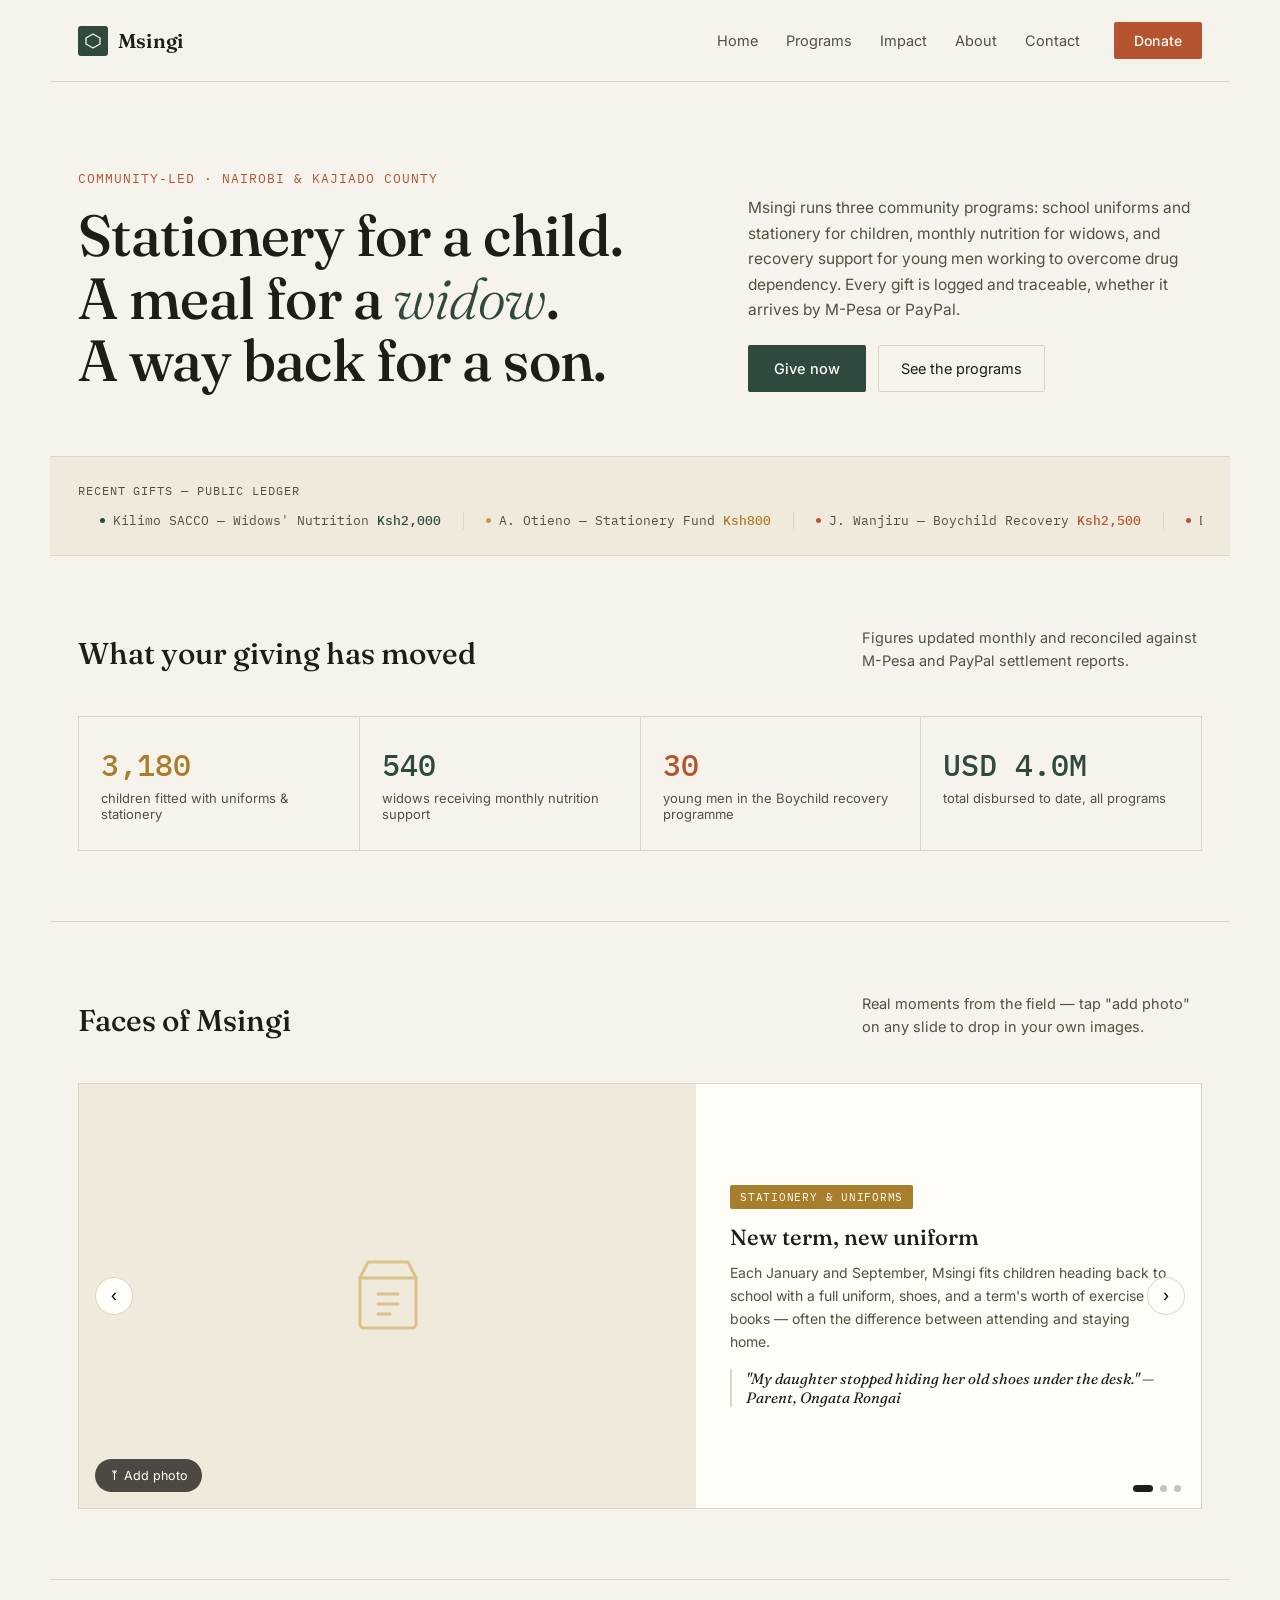
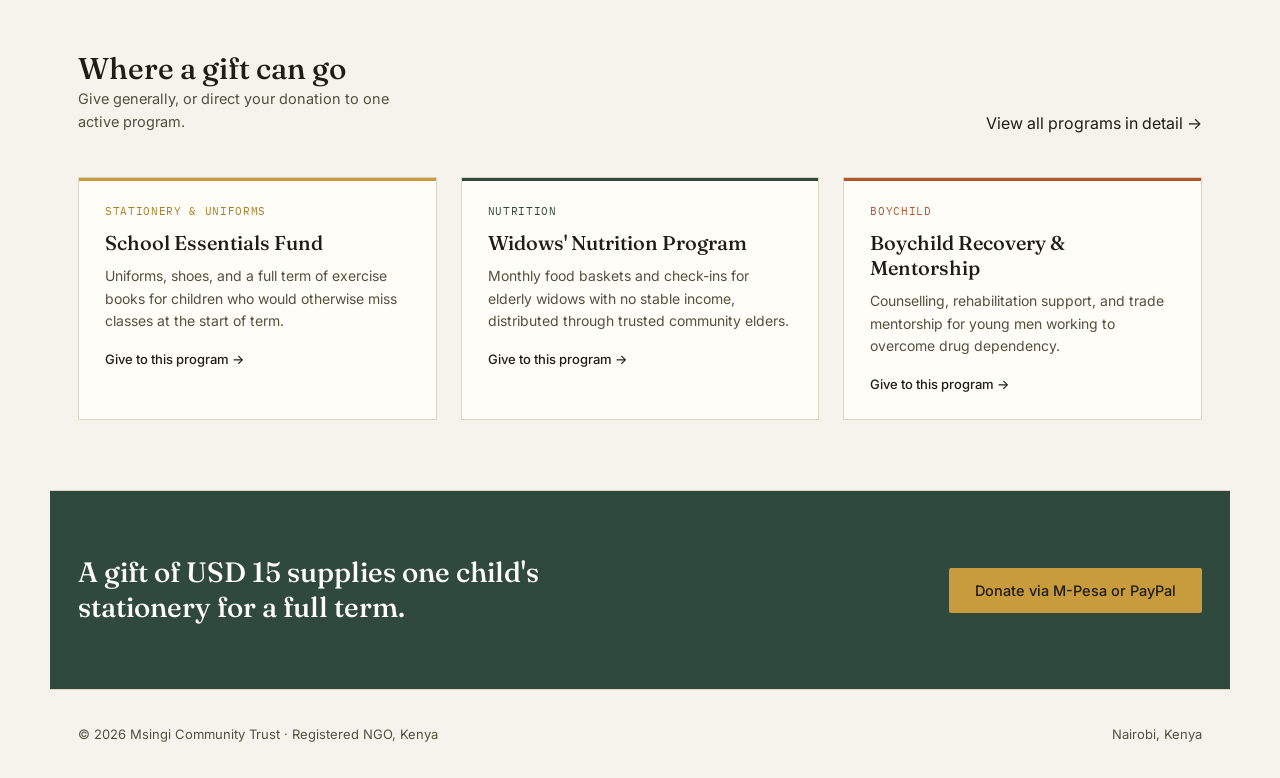
==== commit 7b364e89: "add pages mobile UI" ====
--- a/index.html
+++ b/index.html
@@ -80,6 +80,31 @@
   .btn-donate-nav:hover{background:var(--rust-deep); transform:translateY(-1px);}
   @keyframes softpulse{0%,100%{box-shadow:0 0 0 0 rgba(180,85,47,.25);} 50%{box-shadow:0 0 0 6px rgba(180,85,47,0);}}
 
+  /* ---- Mobile hamburger + nav overlay ---- */
+  .hamburger{
+    display:none; flex-direction:column; gap:4px; background:none; border:none; cursor:pointer;
+    padding:8px; margin-left:6px;
+  }
+  .hamburger span{width:20px; height:2px; background:var(--ink); border-radius:2px; transition:transform .2s, opacity .2s;}
+  .hamburger.open span:nth-child(1){transform:translateY(6px) rotate(45deg);}
+  .hamburger.open span:nth-child(2){opacity:0;}
+  .hamburger.open span:nth-child(3){transform:translateY(-6px) rotate(-45deg);}
+  .mobile-nav{
+    display:none; position:fixed; top:73px; left:0; right:0; bottom:0; background:var(--paper);
+    z-index:49; padding:8px 28px 28px; overflow-y:auto;
+    transform:translateY(-8px); opacity:0; pointer-events:none; transition:opacity .2s, transform .2s;
+  }
+  .mobile-nav.open{opacity:1; transform:translateY(0); pointer-events:auto;}
+  .mobile-nav span{
+    display:block; padding:18px 4px; font-family:'Fraunces',serif; font-size:22px; font-weight:500;
+    border-bottom:1px solid var(--line); cursor:pointer;
+  }
+  .mobile-nav .mn-donate{
+    display:block; margin-top:24px; text-align:center; background:var(--rust); color:var(--white);
+    padding:15px; border-radius:2px; font-family:'Inter',sans-serif; font-size:15px; font-weight:500;
+    border-bottom:none; cursor:pointer;
+  }
+
   /* ---- Hero ---- */
   .hero{
     padding:88px 28px 64px; display:grid; grid-template-columns:1.15fr .85fr; gap:56px; align-items:end;
@@ -437,15 +462,34 @@
     .programs{grid-template-columns:1fr;}
     .donate-wrap{grid-template-columns:1fr;}
     nav .navlinks{display:none;}
+    .hamburger{display:flex;}
+    .mobile-nav{display:block; top:65px;}
+    header{padding:18px 20px;}
     .cta-band{flex-direction:column; align-items:flex-start;}
     .amounts{grid-template-columns:repeat(2,1fr);}
-    .detail-block, .detail-block.reverse{grid-template-columns:1fr;}
+    .detail-block, .detail-block.reverse{grid-template-columns:1fr; padding:48px 20px; gap:28px;}
     .detail-block.reverse .detail-media, .detail-block.reverse .detail-info{order:initial;}
     .value-grid{grid-template-columns:1fr;}
     .team-grid{grid-template-columns:repeat(2,1fr);}
     .legal-block{grid-template-columns:1fr;}
-    .contact-grid{grid-template-columns:1fr;}
+    .contact-grid{grid-template-columns:1fr; padding:40px 20px 70px; gap:32px;}
     .split-donut{flex-direction:column; align-items:flex-start;}
+    .section, .subhero, .hero, .ledger, .donate-wrap{padding-left:20px; padding-right:20px;}
+    .summary{position:static; margin-top:8px;}
+    .compare-table{display:block; overflow-x:auto; white-space:nowrap;}
+    .bar-chart{gap:10px; padding:16px 4px 0;}
+    .bar-value{font-size:11px;}
+    .bar-year{font-size:11px;}
+    .breakdown-row .b-label{width:82px; font-size:11.5px;}
+    .photo-grid{grid-template-columns:repeat(2,1fr);}
+  }
+  @media(max-width:480px){
+    .hero h1{font-size:28px;}
+    .team-grid{grid-template-columns:1fr 1fr;}
+    .stats{grid-template-columns:1fr 1fr;}
+    .amounts{grid-template-columns:1fr 1fr;}
+    .program-chips{gap:6px;}
+    .chip{padding:8px 11px; font-size:12px;}
   }
 </style>
 </head>
@@ -468,8 +512,20 @@
         <span onclick="showPage('page-contact')">Contact</span>
       </div>
       <button class="btn-donate-nav" onclick="goDonate()">Donate</button>
+      <button class="hamburger" id="hamburgerBtn" onclick="toggleMobileNav()" aria-label="Menu">
+        <span></span><span></span><span></span>
+      </button>
     </nav>
   </header>
+
+  <div class="mobile-nav" id="mobileNav">
+    <span onclick="mobileGo('goHome')">Home</span>
+    <span onclick="mobileGo('page-programs')">Programs</span>
+    <span onclick="mobileGo('page-impact')">Impact</span>
+    <span onclick="mobileGo('page-about')">About</span>
+    <span onclick="mobileGo('page-contact')">Contact</span>
+    <span class="mn-donate" onclick="mobileGo('goDonate')">Donate now</span>
+  </div>
 
   <!-- ============ HOME PAGE ============ -->
   <div class="page active" id="page-home">
@@ -1202,6 +1258,17 @@
   function scrollToSection(id){
     const el = document.getElementById(id);
     if(el) el.scrollIntoView({behavior:'smooth'});
+  }
+  function toggleMobileNav(){
+    document.getElementById('mobileNav').classList.toggle('open');
+    document.getElementById('hamburgerBtn').classList.toggle('open');
+  }
+  function mobileGo(target){
+    document.getElementById('mobileNav').classList.remove('open');
+    document.getElementById('hamburgerBtn').classList.remove('open');
+    if(target === 'goHome') goHome();
+    else if(target === 'goDonate') goDonate();
+    else showPage(target);
   }
 
   // ---- Ledger ticker (themed) ----
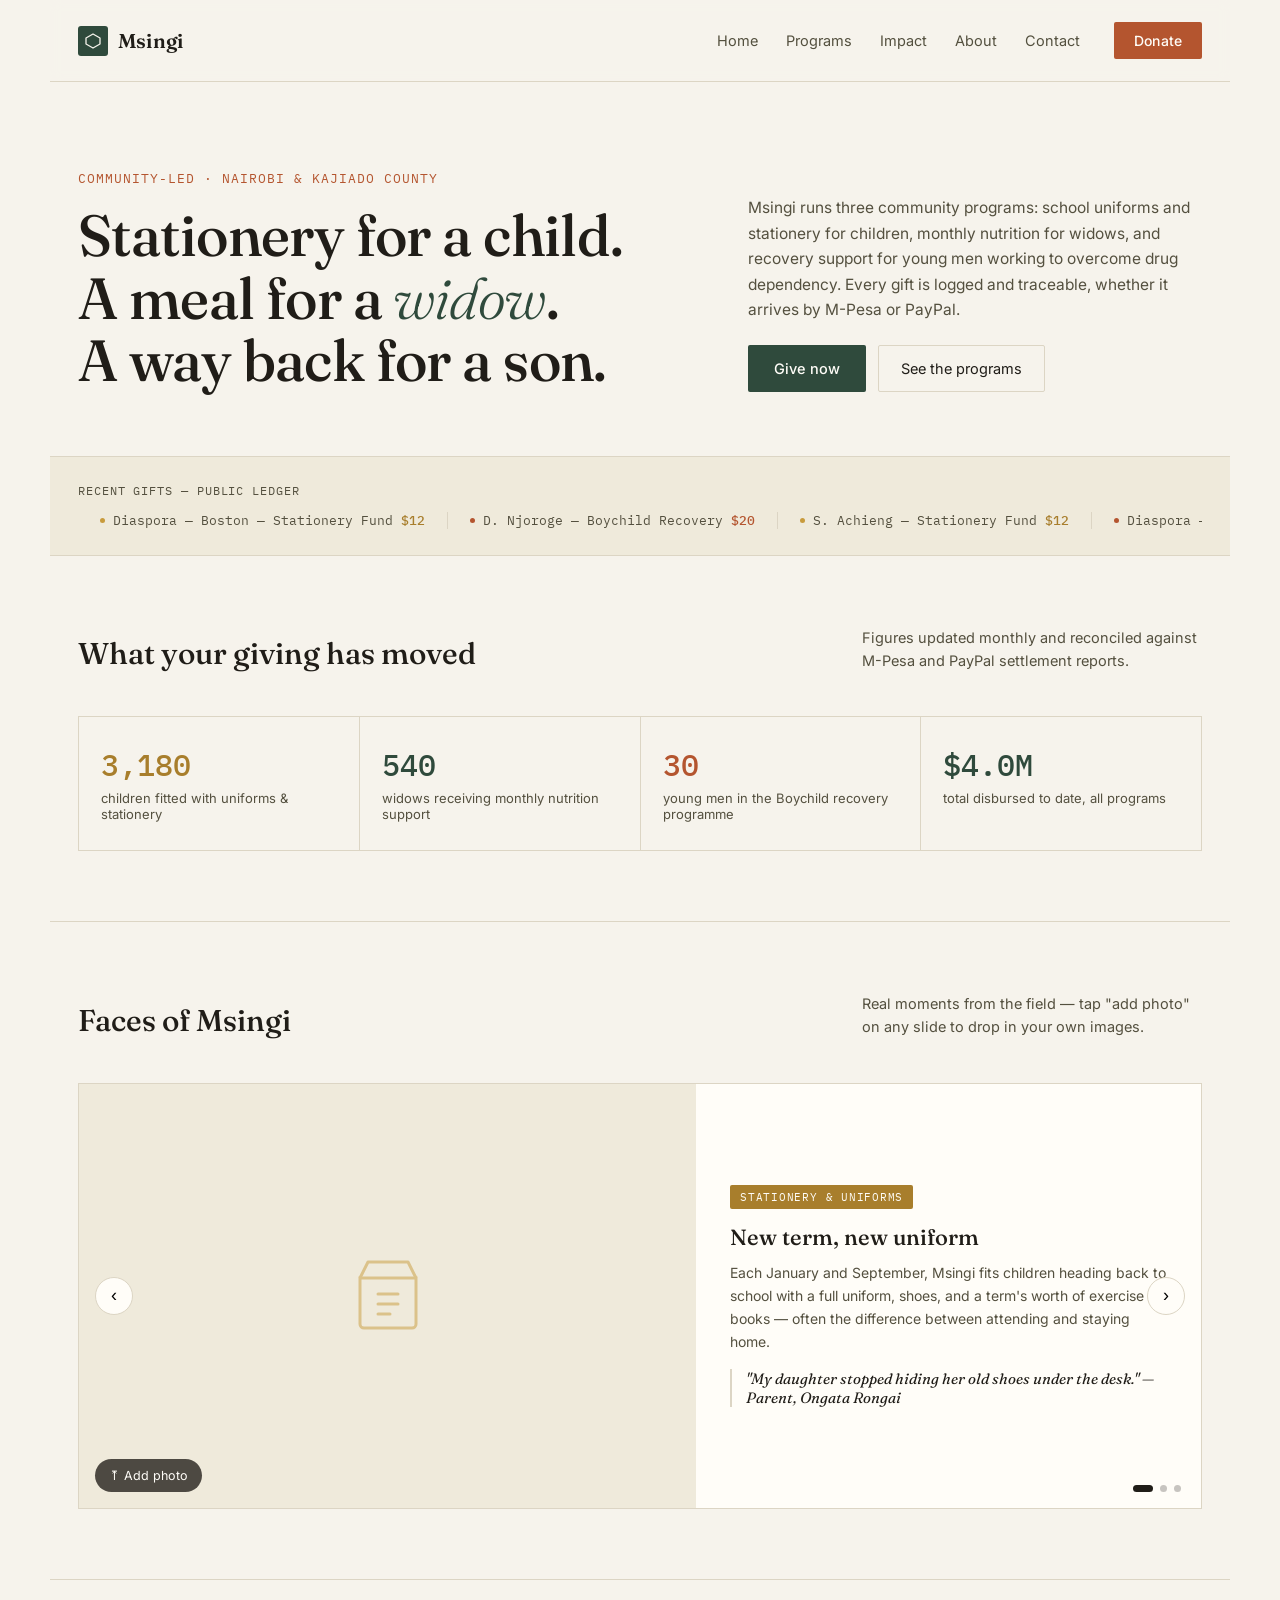
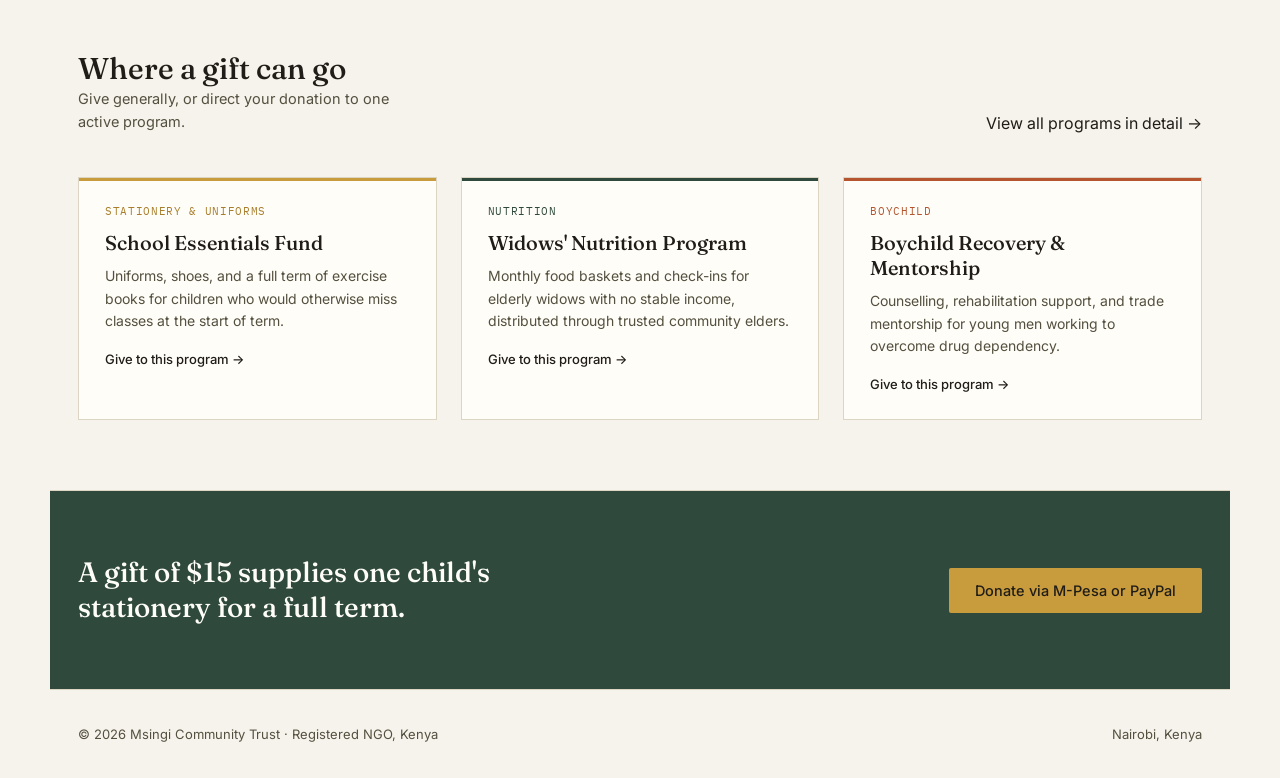
==== commit 6e84f0a1: "websute ready" ====
--- a/index.html
+++ b/index.html
@@ -3,495 +3,10 @@
 <head>
 <meta charset="UTF-8">
 <meta name="viewport" content="width=device-width, initial-scale=1.0">
-<title>Msingi — Prototype</title>
+<title>Home — Msingi Community Trust</title>
 <link rel="preconnect" href="https://fonts.googleapis.com">
 <link href="https://fonts.googleapis.com/css2?family=Fraunces:opsz,wght@9..144,300;9..144,450;9..144,600;9..144,700&family=Inter:wght@400;500;600&family=IBM+Plex+Mono:wght@400;500&display=swap" rel="stylesheet">
-<style>
-  :root{
-    --paper:#F6F3EC;
-    --paper-deep:#EFEADB;
-    --ink:#201D18;
-    --ink-soft:#54503f;
-    --green:#2F4A3C;
-    --green-deep:#20362b;
-    --gold:#C89B3C;
-    --gold-deep:#a87e2c;
-    --rust:#B4552F;
-    --rust-deep:#8f3f22;
-    --line:#DCD5C4;
-    --white:#FFFDF8;
-  }
-  *{box-sizing:border-box; margin:0; padding:0;}
-  html{scroll-behavior:smooth;}
-  body{
-    background:var(--paper);
-    color:var(--ink);
-    font-family:'Inter', sans-serif;
-    -webkit-font-smoothing:antialiased;
-    overflow-x:hidden;
-  }
-  a{color:inherit;}
-  .mono{font-family:'IBM Plex Mono', monospace;}
-  .serif{font-family:'Fraunces', serif;}
-
-  #app{max-width:1180px; margin:0 auto; position:relative;}
-  .page{display:none;}
-  .page.active{display:block; animation:fadein .35s ease;}
-  @keyframes fadein{from{opacity:0; transform:translateY(6px);} to{opacity:1; transform:translateY(0);}}
-
-  /* ---- reveal-on-scroll ---- */
-  .reveal{opacity:0; transform:translateY(22px); transition:opacity .7s ease, transform .7s ease;}
-  .reveal.in{opacity:1; transform:translateY(0);}
-  .reveal.stagger > *{opacity:0; transform:translateY(18px); transition:opacity .6s ease, transform .6s ease;}
-  .reveal.stagger.in > *{opacity:1; transform:translateY(0);}
-  .reveal.stagger.in > *:nth-child(1){transition-delay:.05s;}
-  .reveal.stagger.in > *:nth-child(2){transition-delay:.15s;}
-  .reveal.stagger.in > *:nth-child(3){transition-delay:.25s;}
-  .reveal.stagger.in > *:nth-child(4){transition-delay:.35s;}
-
-  /* ---- Header ---- */
-  header{
-    display:flex; align-items:center; justify-content:space-between;
-    padding:22px 28px; border-bottom:1px solid var(--line);
-    position:sticky; top:0; background:rgba(246,243,236,.92); backdrop-filter:blur(6px); z-index:50;
-  }
-  .logo{display:flex; align-items:center; gap:10px; cursor:pointer;}
-  .logo-mark{
-    width:30px; height:30px; border-radius:3px;
-    background:var(--green);
-    display:flex; align-items:center; justify-content:center;
-    transition:transform .3s ease;
-  }
-  .logo:hover .logo-mark{transform:rotate(8deg);}
-  .logo-mark svg{width:16px; height:16px;}
-  .logo-word{font-family:'Fraunces', serif; font-weight:600; font-size:20px; letter-spacing:.01em;}
-  nav{display:flex; align-items:center; gap:34px;}
-  nav .navlinks{display:flex; gap:28px; font-size:14.5px; color:var(--ink-soft);}
-  nav .navlinks span{cursor:pointer; transition:color .15s; position:relative;}
-  nav .navlinks span:hover{color:var(--ink);}
-  nav .navlinks span::after{content:''; position:absolute; left:0; bottom:-4px; width:0; height:1px; background:var(--rust); transition:width .2s;}
-  nav .navlinks span:hover::after{width:100%;}
-  .btn-donate-nav{
-    background:var(--rust); color:var(--white); border:none;
-    padding:10px 20px; border-radius:2px; font-size:14px; font-weight:500;
-    cursor:pointer; font-family:'Inter',sans-serif; letter-spacing:.01em;
-    transition:background .15s, transform .15s; animation:softpulse 3.2s ease-in-out infinite;
-  }
-  .btn-donate-nav:hover{background:var(--rust-deep); transform:translateY(-1px);}
-  @keyframes softpulse{0%,100%{box-shadow:0 0 0 0 rgba(180,85,47,.25);} 50%{box-shadow:0 0 0 6px rgba(180,85,47,0);}}
-
-  /* ---- Mobile hamburger + nav overlay ---- */
-  .hamburger{
-    display:none; flex-direction:column; gap:4px; background:none; border:none; cursor:pointer;
-    padding:8px; margin-left:6px;
-  }
-  .hamburger span{width:20px; height:2px; background:var(--ink); border-radius:2px; transition:transform .2s, opacity .2s;}
-  .hamburger.open span:nth-child(1){transform:translateY(6px) rotate(45deg);}
-  .hamburger.open span:nth-child(2){opacity:0;}
-  .hamburger.open span:nth-child(3){transform:translateY(-6px) rotate(-45deg);}
-  .mobile-nav{
-    display:none; position:fixed; top:73px; left:0; right:0; bottom:0; background:var(--paper);
-    z-index:49; padding:8px 28px 28px; overflow-y:auto;
-    transform:translateY(-8px); opacity:0; pointer-events:none; transition:opacity .2s, transform .2s;
-  }
-  .mobile-nav.open{opacity:1; transform:translateY(0); pointer-events:auto;}
-  .mobile-nav span{
-    display:block; padding:18px 4px; font-family:'Fraunces',serif; font-size:22px; font-weight:500;
-    border-bottom:1px solid var(--line); cursor:pointer;
-  }
-  .mobile-nav .mn-donate{
-    display:block; margin-top:24px; text-align:center; background:var(--rust); color:var(--white);
-    padding:15px; border-radius:2px; font-family:'Inter',sans-serif; font-size:15px; font-weight:500;
-    border-bottom:none; cursor:pointer;
-  }
-
-  /* ---- Hero ---- */
-  .hero{
-    padding:88px 28px 64px; display:grid; grid-template-columns:1.15fr .85fr; gap:56px; align-items:end;
-    border-bottom:1px solid var(--line);
-  }
-  .eyebrow{
-    font-family:'IBM Plex Mono', monospace; font-size:12.5px; letter-spacing:.08em;
-    text-transform:uppercase; color:var(--rust); margin-bottom:18px; display:block;
-  }
-  .hero h1{
-    font-family:'Fraunces', serif; font-weight:500; font-size:clamp(34px,4.6vw,58px);
-    line-height:1.08; letter-spacing:-.01em;
-  }
-  .hero h1 em{font-style:italic; font-weight:300; color:var(--green);}
-  .hero-side p{font-size:15.5px; line-height:1.65; color:var(--ink-soft); margin-bottom:22px;}
-  .hero-cta{display:flex; gap:12px;}
-  .btn-primary{
-    background:var(--green); color:var(--white); border:none; padding:14px 26px;
-    font-size:14.5px; font-weight:500; cursor:pointer; border-radius:2px; font-family:'Inter',sans-serif;
-    transition:background .15s, transform .15s;
-  }
-  .btn-primary:hover{background:var(--green-deep); transform:translateY(-1px);}
-  .btn-ghost{
-    background:transparent; color:var(--ink); border:1px solid var(--line); padding:14px 22px;
-    font-size:14.5px; cursor:pointer; border-radius:2px; font-family:'Inter',sans-serif; transition:border-color .15s;
-  }
-  .btn-ghost:hover{border-color:var(--ink);}
-
-  /* ---- Ledger strip ---- */
-  .ledger{padding:0 28px; border-bottom:1px solid var(--line); background:var(--paper-deep);}
-  .ledger-inner{padding:26px 0; overflow:hidden;}
-  .ledger-label{
-    font-family:'IBM Plex Mono',monospace; font-size:11.5px; letter-spacing:.08em;
-    text-transform:uppercase; color:var(--ink-soft); margin-bottom:14px;
-  }
-  .ledger-track{display:flex; gap:0; animation:scroll-left 34s linear infinite; width:max-content;}
-  .ledger:hover .ledger-track{animation-play-state:paused;}
-  @keyframes scroll-left{from{transform:translateX(0);} to{transform:translateX(-50%);}}
-  .ledger-entry{
-    font-family:'IBM Plex Mono', monospace; font-size:13px; white-space:nowrap;
-    padding:0 22px; border-right:1px solid var(--line); color:var(--ink-soft);
-    display:flex; align-items:center; gap:8px;
-  }
-  .ledger-entry .amt{font-weight:500;}
-  .ledger-entry .amt.stationery{color:var(--gold-deep);}
-  .ledger-entry .amt.nutrition{color:var(--green);}
-  .ledger-entry .amt.boychild{color:var(--rust);}
-  .ledger-entry .dot{width:5px; height:5px; border-radius:50%; display:inline-block;}
-  .dot.stationery{background:var(--gold);}
-  .dot.nutrition{background:var(--green);}
-  .dot.boychild{background:var(--rust);}
-
-  /* ---- Stats ---- */
-  .section{padding:70px 28px; border-bottom:1px solid var(--line);}
-  .section-head{display:flex; justify-content:space-between; align-items:flex-end; margin-bottom:44px; gap:20px;}
-  .section-head h2{font-family:'Fraunces',serif; font-weight:500; font-size:30px;}
-  .section-head p{color:var(--ink-soft); font-size:14.5px; max-width:340px; line-height:1.6;}
-  .stats{display:grid; grid-template-columns:repeat(4,1fr); gap:1px; background:var(--line); border:1px solid var(--line);}
-  .stat{background:var(--paper); padding:28px 22px; transition:background .2s;}
-  .stat:hover{background:var(--white);}
-  .stat .n{font-family:'IBM Plex Mono',monospace; font-size:30px; color:var(--green); font-weight:500;}
-  .stat .l{font-size:13px; color:var(--ink-soft); margin-top:6px;}
-  .stat.tag-boychild .n{color:var(--rust);}
-  .stat.tag-stationery .n{color:var(--gold-deep);}
-
-  /* ---- Slider / Gallery ---- */
-  .slider{position:relative; border:1px solid var(--line); background:var(--white); overflow:hidden;}
-  .slider-track{display:flex; transition:transform .5s cubic-bezier(.65,0,.35,1);}
-  .slide{min-width:100%; display:grid; grid-template-columns:1.1fr .9fr;}
-  .slide-media{
-    position:relative; aspect-ratio:16/11; overflow:hidden; background:var(--paper-deep);
-    display:flex; align-items:center; justify-content:center;
-  }
-  .slide-media img{width:100%; height:100%; object-fit:cover; display:block;}
-  .placeholder-art{width:100%; height:100%; display:flex; align-items:center; justify-content:center;}
-  .placeholder-art svg{width:96px; height:96px; opacity:.5;}
-  .upload-btn{
-    position:absolute; bottom:16px; left:16px; background:rgba(32,29,24,.78); color:var(--white);
-    font-size:12.5px; padding:9px 14px; border-radius:20px; cursor:pointer; display:inline-flex;
-    align-items:center; gap:6px; transition:background .15s; z-index:2;
-  }
-  .upload-btn:hover{background:rgba(32,29,24,.95);}
-  .file-input{display:none;}
-  .slide-info{padding:34px; display:flex; flex-direction:column; justify-content:center;}
-  .slide-info .tag{
-    font-family:'IBM Plex Mono',monospace; font-size:11px; text-transform:uppercase; letter-spacing:.07em;
-    padding:5px 10px; border-radius:2px; width:fit-content; margin-bottom:14px; color:var(--white);
-  }
-  .tag.stationery{background:var(--gold-deep);}
-  .tag.nutrition{background:var(--green);}
-  .tag.boychild{background:var(--rust);}
-  .slide-info h3{font-family:'Fraunces',serif; font-weight:500; font-size:22px; margin-bottom:10px;}
-  .slide-info p{font-size:14px; color:var(--ink-soft); line-height:1.65; margin-bottom:16px;}
-  .slide-info .quote{font-family:'Fraunces',serif; font-style:italic; font-size:15px; color:var(--ink); border-left:2px solid var(--line); padding-left:14px;}
-  .slider-arrow{
-    position:absolute; top:50%; transform:translateY(-50%); width:38px; height:38px; border-radius:50%;
-    background:var(--white); border:1px solid var(--line); cursor:pointer; font-size:18px; z-index:3;
-    display:flex; align-items:center; justify-content:center; transition:all .15s;
-  }
-  .slider-arrow:hover{background:var(--ink); color:var(--white); border-color:var(--ink);}
-  .slider-arrow.prev{left:16px;}
-  .slider-arrow.next{right:16px;}
-  .slider-dots{position:absolute; bottom:16px; right:20px; display:flex; gap:7px; z-index:3;}
-  .slider-dots div{width:7px; height:7px; border-radius:50%; background:rgba(32,29,24,.25); cursor:pointer; transition:all .2s;}
-  .slider-dots div.active{background:var(--ink); width:20px; border-radius:4px;}
-  @media(max-width:780px){ .slide{grid-template-columns:1fr;} }
-
-  /* ---- Programs ---- */
-  .programs{display:grid; grid-template-columns:repeat(3,1fr); gap:24px;}
-  .program{border:1px solid var(--line); padding:26px; background:var(--white); transition:transform .2s, box-shadow .2s; position:relative; overflow:hidden;}
-  .program:hover{transform:translateY(-4px); box-shadow:0 10px 24px rgba(32,29,24,.06);}
-  .program::before{content:''; position:absolute; top:0; left:0; width:100%; height:3px; background:var(--line); transition:background .2s;}
-  .program.p-stationery::before{background:var(--gold);}
-  .program.p-nutrition::before{background:var(--green);}
-  .program.p-boychild::before{background:var(--rust);}
-  .program .tag{font-family:'IBM Plex Mono',monospace; font-size:11px; text-transform:uppercase; letter-spacing:.06em;}
-  .program.p-stationery .tag{color:var(--gold-deep);}
-  .program.p-nutrition .tag{color:var(--green);}
-  .program.p-boychild .tag{color:var(--rust);}
-  .program h3{font-family:'Fraunces',serif; font-weight:500; font-size:20px; margin:12px 0 10px;}
-  .program p{font-size:14px; color:var(--ink-soft); line-height:1.6; margin-bottom:16px;}
-  .program .plink{font-size:13px; font-weight:500; cursor:pointer; display:inline-flex; align-items:center; gap:5px;}
-  .program .plink:hover{text-decoration:underline;}
-
-  /* ---- CTA band ---- */
-  .cta-band{
-    padding:64px 28px; background:var(--green); color:var(--white);
-    display:flex; justify-content:space-between; align-items:center; gap:24px;
-    border-bottom:1px solid var(--line); position:relative; overflow:hidden;
-  }
-  .cta-band h2{font-family:'Fraunces',serif; font-weight:500; font-size:28px; max-width:480px; line-height:1.25;}
-  .cta-band .btn-primary{background:var(--gold); color:var(--ink);}
-  .cta-band .btn-primary:hover{background:var(--gold-deep); color:var(--white);}
-
-  footer{padding:36px 28px; display:flex; justify-content:space-between; color:var(--ink-soft); font-size:13px;}
-
-  /* ---- DONATE PAGE ---- */
-  .donate-wrap{padding:56px 28px 100px; display:grid; grid-template-columns:1fr .9fr; gap:56px;}
-  .donate-head h1{font-family:'Fraunces',serif; font-weight:500; font-size:36px; margin-bottom:10px;}
-  .donate-head p{color:var(--ink-soft); font-size:14.5px; max-width:420px; line-height:1.6; margin-bottom:32px;}
-
-  .method-label{font-family:'IBM Plex Mono',monospace; font-size:11.5px; letter-spacing:.08em; text-transform:uppercase; color:var(--ink-soft); margin-bottom:12px;}
-
-  .program-chips{display:flex; flex-wrap:wrap; gap:8px; margin-bottom:28px;}
-  .chip{
-    border:1px solid var(--line); background:var(--white); padding:9px 14px; border-radius:20px;
-    font-size:13px; cursor:pointer; display:flex; align-items:center; gap:7px; transition:all .15s;
-  }
-  .chip .dot{width:7px; height:7px; border-radius:50%;}
-  .chip.selected{background:var(--ink); color:var(--white); border-color:var(--ink);}
-  .chip:hover{border-color:var(--ink);}
-
-  .amounts{display:grid; grid-template-columns:repeat(4,1fr); gap:10px; margin-bottom:14px;}
-  .amt-btn{
-    border:1px solid var(--line); background:var(--white); padding:16px 8px; text-align:center;
-    cursor:pointer; font-family:'IBM Plex Mono',monospace; font-size:15px; border-radius:2px;
-    transition:all .15s;
-  }
-  .amt-btn:hover{border-color:var(--green);}
-  .amt-btn.selected{background:var(--green); color:var(--white); border-color:var(--green);}
-  .amt-custom{
-    display:flex; align-items:center; border:1px solid var(--line); background:var(--white);
-    padding:0 14px; margin-bottom:28px; border-radius:2px;
-  }
-  .amt-custom span{font-family:'IBM Plex Mono',monospace; color:var(--ink-soft); font-size:14px;}
-  .amt-custom input{
-    border:none; background:transparent; padding:14px 8px; font-family:'IBM Plex Mono',monospace;
-    font-size:14px; width:100%; outline:none;
-  }
-
-  .freq-toggle{display:flex; border:1px solid var(--line); border-radius:2px; overflow:hidden; margin-bottom:32px; width:fit-content;}
-  .freq-toggle div{padding:10px 20px; font-size:13.5px; cursor:pointer; color:var(--ink-soft); transition:all .15s;}
-  .freq-toggle div.selected{background:var(--ink); color:var(--white);}
-
-  .methods{display:flex; gap:10px; margin-bottom:28px;}
-  .method-btn{
-    flex:1; border:1px solid var(--line); background:var(--white); padding:16px; border-radius:2px;
-    cursor:pointer; display:flex; align-items:center; gap:10px; transition:all .15s;
-  }
-  .method-btn.selected{border-color:var(--green); background:#eef2ee;}
-  .method-btn .icon{width:26px; height:26px; border-radius:4px; display:flex; align-items:center; justify-content:center; font-size:11px; font-weight:700; font-family:'IBM Plex Mono',monospace; color:var(--white);}
-  .method-btn.mpesa .icon{background:#00A65A;}
-  .method-btn.paypal .icon{background:#0F3C93;}
-  .method-btn .m-name{font-size:14px; font-weight:500;}
-  .method-btn .m-sub{font-size:11.5px; color:var(--ink-soft);}
-
-  .panel{border:1px solid var(--line); background:var(--white); padding:26px; min-height:230px; position:relative; overflow:hidden;}
-  .field{margin-bottom:16px;}
-  .field label{display:block; font-size:12.5px; color:var(--ink-soft); margin-bottom:6px;}
-  .field input{
-    width:100%; border:1px solid var(--line); padding:12px 14px; font-family:'Inter',sans-serif;
-    font-size:14px; border-radius:2px; outline:none; transition:border-color .15s;
-  }
-  .field input:focus{border-color:var(--green);}
-
-  .summary{border:1px solid var(--line); background:var(--paper-deep); padding:24px; height:fit-content; position:sticky; top:90px;}
-  .summary h3{font-family:'Fraunces',serif; font-weight:500; font-size:18px; margin-bottom:18px;}
-  .summary-row{display:flex; justify-content:space-between; font-size:13.5px; padding:10px 0; border-bottom:1px dashed var(--line); color:var(--ink-soft);}
-  .summary-row.total{color:var(--ink); font-weight:600; border-bottom:none; padding-top:14px; font-size:15px;}
-  .summary-row .v{font-family:'IBM Plex Mono',monospace;}
-
-  .btn-give{
-    width:100%; background:var(--rust); color:var(--white); border:none; padding:15px;
-    font-size:15px; font-weight:500; cursor:pointer; border-radius:2px; margin-top:18px;
-    font-family:'Inter',sans-serif; transition:background .15s;
-  }
-  .btn-give:hover{background:var(--rust-deep);}
-
-  .stk-state{display:none; text-align:center; padding:20px 6px;}
-  .stk-state.active{display:block; animation:fadein .3s ease;}
-  .phone-frame{
-    width:150px; height:150px; margin:0 auto 18px; border:2px solid var(--ink); border-radius:16px;
-    display:flex; align-items:center; justify-content:center; position:relative; background:var(--paper);
-  }
-  .pulse-ring{position:absolute; width:60px; height:60px; border-radius:50%; border:2px solid var(--green); animation:pulse 1.5s ease-out infinite;}
-  @keyframes pulse{0%{transform:scale(.6); opacity:1;} 100%{transform:scale(2.2); opacity:0;}}
-  .phone-icon{font-size:26px;}
-  .stk-title{font-family:'Fraunces',serif; font-size:18px; margin-bottom:8px;}
-  .stk-sub{font-size:13.5px; color:var(--ink-soft); margin-bottom:6px;}
-  .stk-pin{display:inline-flex; gap:6px; margin-top:14px;}
-  .stk-pin div{width:9px; height:9px; border-radius:50%; background:var(--line); transition:background .2s;}
-  .stk-pin div.filled{background:var(--green);}
-
-  .receipt{background:var(--white); border:1px solid var(--line); padding:22px; font-family:'IBM Plex Mono',monospace; font-size:13px; max-width:340px; margin:0 auto; text-align:left; line-height:1.8;}
-  .receipt .r-title{color:#00A65A; font-weight:500; margin-bottom:10px; display:flex; align-items:center; gap:6px;}
-  .receipt hr{border:none; border-top:1px dashed var(--line); margin:10px 0;}
-  .receipt .row{display:flex; justify-content:space-between;}
-
-  .paypal-btn{
-    background:#FFC439; border:none; width:100%; padding:14px; border-radius:24px; cursor:pointer;
-    font-weight:700; font-size:15px; color:#003087; font-family:'Inter',sans-serif;
-    display:flex; align-items:center; justify-content:center; gap:6px; transition:background .15s;
-  }
-  .paypal-btn:hover{background:#f5ba30;}
-  .paypal-note{font-size:12px; color:var(--ink-soft); text-align:center; margin-top:12px;}
-
-  .success-wrap{text-align:center; padding:10px;}
-  .checkmark{width:52px; height:52px; border-radius:50%; background:#00A65A; color:white; display:flex; align-items:center; justify-content:center; margin:0 auto 16px; font-size:24px;}
-
-  .back-link{font-size:13px; color:var(--ink-soft); cursor:pointer; display:inline-flex; align-items:center; gap:6px; margin-bottom:18px;}
-  .back-link:hover{color:var(--ink);}
-
-  /* ---- Sub-page hero (Programs / Impact / About / Contact) ---- */
-  .subhero{padding:70px 28px 44px; border-bottom:1px solid var(--line);}
-  .subhero .eyebrow{margin-bottom:14px;}
-  .subhero h1{font-family:'Fraunces',serif; font-weight:500; font-size:clamp(30px,4vw,46px); line-height:1.12; max-width:680px; margin-bottom:16px;}
-  .subhero p{font-size:15px; color:var(--ink-soft); max-width:520px; line-height:1.65;}
-
-  /* ---- Program detail blocks ---- */
-  .detail-block{display:grid; grid-template-columns:.95fr 1.05fr; gap:48px; padding:64px 28px; border-bottom:1px solid var(--line); align-items:center;}
-  .detail-block.reverse{grid-template-columns:1.05fr .95fr;}
-  .detail-block.reverse .detail-media{order:2;}
-  .detail-block.reverse .detail-info{order:1;}
-  .detail-info .tag{font-family:'IBM Plex Mono',monospace; font-size:11px; text-transform:uppercase; letter-spacing:.07em; padding:5px 10px; border-radius:2px; width:fit-content; margin-bottom:16px; color:var(--white);}
-  .detail-info h2{font-family:'Fraunces',serif; font-weight:500; font-size:28px; margin-bottom:14px;}
-  .detail-info > p{font-size:14.5px; color:var(--ink-soft); line-height:1.7; margin-bottom:22px;}
-  .detail-cta{display:flex; gap:10px; align-items:center; margin-top:6px;}
-
-  .breakdown{margin:22px 0;}
-  .breakdown-title{font-family:'IBM Plex Mono',monospace; font-size:11.5px; text-transform:uppercase; letter-spacing:.06em; color:var(--ink-soft); margin-bottom:12px;}
-  .breakdown-row{display:flex; align-items:center; gap:12px; margin-bottom:10px;}
-  .breakdown-row .b-label{font-size:12.5px; color:var(--ink-soft); width:110px; flex-shrink:0;}
-  .breakdown-track{flex:1; height:8px; background:var(--paper-deep); border-radius:4px; overflow:hidden;}
-  .breakdown-fill{height:100%; width:0; border-radius:4px; transition:width 1s cubic-bezier(.4,0,.2,1);}
-  .breakdown-row .b-pct{font-family:'IBM Plex Mono',monospace; font-size:12.5px; width:34px; text-align:right; color:var(--ink-soft);}
-
-  .photo-grid{display:grid; grid-template-columns:repeat(auto-fit,minmax(150px,1fr)); gap:12px;}
-  .photo-cell{position:relative; aspect-ratio:1/1; background:var(--paper-deep); border:1px solid var(--line); overflow:hidden; border-radius:2px;}
-  .photo-cell img{width:100%; height:100%; object-fit:cover; display:block;}
-  .photo-cell .placeholder-art svg{width:44px; height:44px;}
-  .photo-cell .upload-btn{font-size:11px; padding:6px 10px; bottom:8px; left:8px;}
-
-  .compare-table{width:100%; border-collapse:collapse; margin-top:20px;}
-  .compare-table th, .compare-table td{padding:14px 16px; text-align:left; border-bottom:1px solid var(--line); font-size:13.5px;}
-  .compare-table th{font-family:'IBM Plex Mono',monospace; font-size:11px; text-transform:uppercase; letter-spacing:.06em; color:var(--ink-soft); font-weight:500;}
-  .compare-table td.num{font-family:'IBM Plex Mono',monospace;}
-  .compare-table tr:hover td{background:var(--paper-deep);}
-
-  /* ---- Impact bar chart ---- */
-  .bar-chart{display:flex; align-items:flex-end; gap:22px; height:220px; padding:20px 10px 0; border-bottom:1px solid var(--line);}
-  .bar-col{flex:1; display:flex; flex-direction:column; align-items:center; justify-content:flex-end; height:100%;}
-  .bar-value{font-family:'IBM Plex Mono',monospace; font-size:12.5px; color:var(--ink-soft); margin-bottom:8px;}
-  .bar-fill{width:100%; max-width:52px; height:0; background:var(--green); border-radius:3px 3px 0 0; transition:height 1.1s cubic-bezier(.4,0,.2,1);}
-  .bar-year{font-family:'IBM Plex Mono',monospace; font-size:12px; color:var(--ink-soft); margin-top:10px;}
-
-  .split-donut{display:flex; align-items:center; gap:40px; flex-wrap:wrap;}
-  .donut-legend{display:flex; flex-direction:column; gap:12px;}
-  .donut-legend .leg-row{display:flex; align-items:center; gap:10px; font-size:13.5px;}
-  .donut-legend .sw{width:11px; height:11px; border-radius:3px; flex-shrink:0;}
-
-  .loc-table{width:100%; border-collapse:collapse;}
-  .loc-table td{padding:12px 0; border-bottom:1px dashed var(--line); font-size:13.5px;}
-  .loc-table td.num{font-family:'IBM Plex Mono',monospace; text-align:right; color:var(--ink-soft);}
-
-  .report-row{display:flex; justify-content:space-between; align-items:center; padding:16px 18px; border:1px solid var(--line); background:var(--white); margin-bottom:10px; border-radius:2px; transition:border-color .15s;}
-  .report-row:hover{border-color:var(--ink);}
-  .report-row .r-name{font-size:14px; font-weight:500;}
-  .report-row .r-meta{font-size:12px; color:var(--ink-soft); margin-top:3px;}
-  .report-dl{font-size:12.5px; font-family:'IBM Plex Mono',monospace; color:var(--green); cursor:pointer;}
-  .report-dl:hover{text-decoration:underline;}
-
-  /* ---- About ---- */
-  .value-grid{display:grid; grid-template-columns:repeat(3,1fr); gap:24px;}
-  .value-card{border:1px solid var(--line); padding:26px; background:var(--white);}
-  .value-card .v-num{font-family:'IBM Plex Mono',monospace; color:var(--gold-deep); font-size:12px; margin-bottom:12px;}
-  .value-card h3{font-family:'Fraunces',serif; font-weight:500; font-size:19px; margin-bottom:10px;}
-  .value-card p{font-size:13.5px; color:var(--ink-soft); line-height:1.6;}
-
-  .timeline{position:relative; padding-left:32px; max-width:640px;}
-  .timeline::before{content:''; position:absolute; left:5px; top:6px; bottom:6px; width:1px; background:var(--line);}
-  .t-item{position:relative; padding-bottom:36px;}
-  .t-item:last-child{padding-bottom:0;}
-  .t-item::before{content:''; position:absolute; left:-32px; top:4px; width:11px; height:11px; border-radius:50%; background:var(--green); border:2px solid var(--paper);}
-  .t-year{font-family:'IBM Plex Mono',monospace; font-size:12.5px; color:var(--rust); margin-bottom:6px;}
-  .t-item h4{font-family:'Fraunces',serif; font-weight:500; font-size:17px; margin-bottom:6px;}
-  .t-item p{font-size:13.5px; color:var(--ink-soft); line-height:1.6;}
-
-  .team-grid{display:grid; grid-template-columns:repeat(4,1fr); gap:20px;}
-  .team-card{text-align:left;}
-  .team-photo{aspect-ratio:1/1; background:var(--paper-deep); border:1px solid var(--line); position:relative; overflow:hidden; margin-bottom:12px;}
-  .team-photo img{width:100%; height:100%; object-fit:cover;}
-  .team-photo .placeholder-art svg{width:38px; height:38px;}
-  .team-photo .upload-btn{font-size:10.5px; padding:5px 9px; bottom:7px; left:7px;}
-  .team-name{font-family:'Fraunces',serif; font-weight:500; font-size:15.5px;}
-  .team-role{font-size:12.5px; color:var(--ink-soft); margin-top:2px;}
-
-  .legal-block{border:1px solid var(--line); background:var(--paper-deep); padding:28px; display:grid; grid-template-columns:repeat(3,1fr); gap:24px;}
-  .legal-block .lg-label{font-family:'IBM Plex Mono',monospace; font-size:11px; text-transform:uppercase; letter-spacing:.06em; color:var(--ink-soft); margin-bottom:6px;}
-  .legal-block .lg-val{font-size:14px;}
-
-  /* ---- Contact ---- */
-  .contact-grid{display:grid; grid-template-columns:1.1fr .9fr; gap:56px; padding:56px 28px 90px;}
-  .form-field{margin-bottom:18px;}
-  .form-field label{display:block; font-size:12.5px; color:var(--ink-soft); margin-bottom:6px;}
-  .form-field input, .form-field select, .form-field textarea{
-    width:100%; border:1px solid var(--line); padding:12px 14px; font-family:'Inter',sans-serif;
-    font-size:14px; border-radius:2px; outline:none; background:var(--white); transition:border-color .15s;
-  }
-  .form-field textarea{resize:vertical; min-height:120px;}
-  .form-field input:focus, .form-field select:focus, .form-field textarea:focus{border-color:var(--green);}
-  .contact-info-card{border:1px solid var(--line); background:var(--paper-deep); padding:28px; height:fit-content;}
-  .info-row{padding:16px 0; border-bottom:1px dashed var(--line);}
-  .info-row:last-child{border-bottom:none;}
-  .info-row .i-label{font-family:'IBM Plex Mono',monospace; font-size:11px; text-transform:uppercase; letter-spacing:.06em; color:var(--ink-soft); margin-bottom:5px;}
-  .info-row .i-val{font-size:14.5px;}
-  .social-row{display:flex; gap:10px; margin-top:20px;}
-  .social-row a{width:36px; height:36px; border:1px solid var(--line); border-radius:50%; display:flex; align-items:center; justify-content:center; font-size:13px; transition:all .15s; text-decoration:none;}
-  .social-row a:hover{background:var(--ink); color:var(--white); border-color:var(--ink);}
-  .contact-success{display:none; text-align:center; padding:50px 20px;}
-  .contact-success.active{display:block; animation:fadein .3s ease;}
-
-  @media(max-width:860px){
-    .hero{grid-template-columns:1fr;}
-    .stats{grid-template-columns:repeat(2,1fr);}
-    .programs{grid-template-columns:1fr;}
-    .donate-wrap{grid-template-columns:1fr;}
-    nav .navlinks{display:none;}
-    .hamburger{display:flex;}
-    .mobile-nav{display:block; top:65px;}
-    header{padding:18px 20px;}
-    .cta-band{flex-direction:column; align-items:flex-start;}
-    .amounts{grid-template-columns:repeat(2,1fr);}
-    .detail-block, .detail-block.reverse{grid-template-columns:1fr; padding:48px 20px; gap:28px;}
-    .detail-block.reverse .detail-media, .detail-block.reverse .detail-info{order:initial;}
-    .value-grid{grid-template-columns:1fr;}
-    .team-grid{grid-template-columns:repeat(2,1fr);}
-    .legal-block{grid-template-columns:1fr;}
-    .contact-grid{grid-template-columns:1fr; padding:40px 20px 70px; gap:32px;}
-    .split-donut{flex-direction:column; align-items:flex-start;}
-    .section, .subhero, .hero, .ledger, .donate-wrap{padding-left:20px; padding-right:20px;}
-    .summary{position:static; margin-top:8px;}
-    .compare-table{display:block; overflow-x:auto; white-space:nowrap;}
-    .bar-chart{gap:10px; padding:16px 4px 0;}
-    .bar-value{font-size:11px;}
-    .bar-year{font-size:11px;}
-    .breakdown-row .b-label{width:82px; font-size:11.5px;}
-    .photo-grid{grid-template-columns:repeat(2,1fr);}
-  }
-  @media(max-width:480px){
-    .hero h1{font-size:28px;}
-    .team-grid{grid-template-columns:1fr 1fr;}
-    .stats{grid-template-columns:1fr 1fr;}
-    .amounts{grid-template-columns:1fr 1fr;}
-    .program-chips{gap:6px;}
-    .chip{padding:8px 11px; font-size:12px;}
-  }
-</style>
+<link rel="stylesheet" href="assets/styles.css">
 </head>
 <body>
 <div id="app">
@@ -527,7 +42,6 @@
     <span class="mn-donate" onclick="mobileGo('goDonate')">Donate now</span>
   </div>
 
-  <!-- ============ HOME PAGE ============ -->
   <div class="page active" id="page-home">
 
     <section class="hero">
@@ -570,7 +84,7 @@
           <div class="l">young men in the Boychild recovery programme</div>
         </div>
         <div class="stat">
-          <div class="n" data-count="4" data-decimals="1" data-prefix="USD " data-suffix="M">USD 0M</div>
+          <div class="n" data-count="4" data-decimals="1" data-prefix="$" data-suffix="M">$0M</div>
           <div class="l">total disbursed to date, all programs</div>
         </div>
       </div>
@@ -671,7 +185,7 @@
     </section>
 
     <div class="cta-band reveal">
-      <h2>A gift of USD 15 supplies one child's stationery for a full term.</h2>
+      <h2>A gift of $15 supplies one child's stationery for a full term.</h2>
       <button class="btn-primary" onclick="goDonate()">Donate via M-Pesa or PayPal</button>
     </div>
 
@@ -681,871 +195,8 @@
     </footer>
   </div>
 
-  <!-- ============ DONATE PAGE ============ -->
-  <div class="page" id="page-donate">
-    <div class="donate-wrap">
-      <div>
-        <div class="back-link" onclick="goHome()">← Back to Msingi</div>
-        <div class="donate-head">
-          <span class="eyebrow">Give</span>
-          <h1>Make a gift</h1>
-          <p>Choose a program and amount, then pay by M-Pesa or PayPal. You'll get a receipt either way — no account needed.</p>
-        </div>
-
-        <div class="method-label">Direct my gift to</div>
-        <div class="program-chips" id="programChips">
-          <div class="chip selected" data-p="general"><span class="dot" style="background:var(--ink-soft)"></span>General Fund</div>
-          <div class="chip" data-p="stationery"><span class="dot" style="background:var(--gold)"></span>Stationery &amp; Uniforms</div>
-          <div class="chip" data-p="nutrition"><span class="dot" style="background:var(--green)"></span>Widows' Nutrition</div>
-          <div class="chip" data-p="boychild"><span class="dot" style="background:var(--rust)"></span>Boychild Recovery</div>
-        </div>
-
-        <div class="method-label">Amount (KSh)</div>
-        <div class="amounts" id="amounts">
-          <div class="amt-btn" data-amt="500">500</div>
-          <div class="amt-btn selected" data-amt="1500">1,500</div>
-          <div class="amt-btn" data-amt="3000">3,000</div>
-          <div class="amt-btn" data-amt="10000">10,000</div>
-        </div>
-        <div class="amt-custom">
-          <span>KSh</span>
-          <input type="number" id="customAmt" placeholder="Enter a custom amount">
-        </div>
-
-        <div class="method-label">Frequency</div>
-        <div class="freq-toggle" id="freq">
-          <div class="selected" data-f="once">Give once</div>
-          <div data-f="monthly">Give monthly</div>
-        </div>
-
-        <div class="method-label">Payment method</div>
-        <div class="methods">
-          <div class="method-btn mpesa selected" data-m="mpesa" onclick="selectMethod('mpesa')">
-            <div class="icon">M</div>
-            <div><div class="m-name">M-Pesa</div><div class="m-sub">STK push to your phone</div></div>
-          </div>
-          <div class="method-btn paypal" data-m="paypal" onclick="selectMethod('paypal')">
-            <div class="icon">P</div>
-            <div><div class="m-name">PayPal</div><div class="m-sub">Card or PayPal balance</div></div>
-          </div>
-        </div>
-
-        <div class="panel" id="panel">
-          <div class="stk-state active" id="mpesa-entry">
-            <div class="field">
-              <label>M-Pesa phone number</label>
-              <input type="tel" id="phoneInput" placeholder="07XX XXX XXX" maxlength="13">
-            </div>
-            <button class="btn-give" id="mpesaGiveBtn" onclick="startSTK()">Send request to my phone</button>
-          </div>
-
-          <div class="stk-state" id="mpesa-waiting">
-            <div class="phone-frame"><div class="pulse-ring"></div><div class="phone-icon">📱</div></div>
-            <div class="stk-title">Check your phone</div>
-            <div class="stk-sub">We sent an STK push to <span id="waitPhone" class="mono"></span></div>
-            <div class="stk-sub">Enter your M-Pesa PIN to confirm</div>
-            <div class="stk-pin" id="pinDots"><div></div><div></div><div></div><div></div></div>
-          </div>
-
-          <div class="stk-state" id="mpesa-done">
-            <div class="receipt">
-              <div class="r-title">✓ Confirmed</div>
-              <div class="row"><span>Ref</span><span id="rcMpesaRef">QF7K2LX9P1</span></div>
-              <div class="row"><span>Amount</span><span id="rcMpesaAmt">Ksh1,500.00</span></div>
-              <div class="row"><span>Program</span><span id="rcMpesaProgram">General Fund</span></div>
-              <div class="row"><span>To</span><span>MSINGI TRUST</span></div>
-              <hr>
-              <div class="row"><span>New M-Pesa balance</span><span>Ksh8,214.50</span></div>
-            </div>
-            <div style="text-align:center; margin-top:18px;">
-              <div style="font-size:13.5px; color:var(--ink-soft); margin-bottom:14px;">Asante sana — your gift is on its way.</div>
-              <button class="btn-ghost" onclick="resetDonate()">Make another gift</button>
-            </div>
-          </div>
-
-          <div class="stk-state" id="paypal-entry">
-            <div style="padding:8px 0 18px; font-size:13.5px; color:var(--ink-soft);">You'll be securely redirected to PayPal to complete this gift, then returned here.</div>
-            <button class="paypal-btn" onclick="startPaypal()">Pay<span style="color:#0070E0; margin-left:4px;">Pal</span></button>
-            <div class="paypal-note">Powered by PayPal · Msingi never sees your card details</div>
-          </div>
-
-          <div class="stk-state" id="paypal-waiting">
-            <div class="phone-frame" style="border-color:#0F3C93;"><div class="pulse-ring" style="border-color:#0F3C93;"></div><div class="phone-icon">🔒</div></div>
-            <div class="stk-title">Confirming with PayPal…</div>
-            <div class="stk-sub">Please don't close this window</div>
-          </div>
-
-          <div class="stk-state" id="paypal-done">
-            <div class="success-wrap">
-              <div class="checkmark">✓</div>
-              <div class="stk-title">Payment received</div>
-              <div class="stk-sub">A receipt was sent to your PayPal email</div>
-              <button class="btn-ghost" style="margin-top:16px;" onclick="resetDonate()">Make another gift</button>
-            </div>
-          </div>
-        </div>
-      </div>
-
-      <div class="summary">
-        <h3>Your gift</h3>
-        <div class="summary-row"><span>Program</span><span class="v" id="sumProgram">General Fund</span></div>
-        <div class="summary-row"><span>Amount</span><span class="v" id="sumAmt">KSh 1,500</span></div>
-        <div class="summary-row"><span>Frequency</span><span class="v" id="sumFreq">One-time</span></div>
-        <div class="summary-row"><span>Method</span><span class="v" id="sumMethod">M-Pesa</span></div>
-        <div class="summary-row"><span>Processing fee</span><span class="v">Covered by Msingi</span></div>
-        <div class="summary-row total"><span>Total charged</span><span class="v" id="sumTotal">KSh 1,500</span></div>
-        <div style="font-size:11.5px; color:var(--ink-soft); margin-top:14px; line-height:1.5;">Msingi Community Trust is a registered NGO. You'll receive an emailed receipt for tax purposes.</div>
-      </div>
-    </div>
-  </div>
-
-  <!-- ============ PROGRAMS PAGE ============ -->
-  <div class="page" id="page-programs">
-
-    <section class="subhero">
-      <span class="eyebrow">Programs</span>
-      <h1>Three ways we show up, on repeat.</h1>
-      <p>Msingi runs three standing programs rather than one-off campaigns. Each has its own budget, its own field officer, and its own line in the ledger — so you always know which door your gift walked through.</p>
-    </section>
-
-    <div class="detail-block reveal">
-      <div class="detail-media">
-        <div class="photo-grid">
-          <div class="photo-cell" id="pmedia-0">
-            <div class="placeholder-art" id="part-0"><svg viewBox="0 0 96 96" fill="none"><path d="M20 30h56v46a4 4 0 01-4 4H24a4 4 0 01-4-4V30z" stroke="#C89B3C" stroke-width="3"/><path d="M20 30l8-16h40l8 16" stroke="#C89B3C" stroke-width="3" stroke-linejoin="round"/></svg></div>
-            <label class="upload-btn" for="pfile-0">⤒</label>
-            <input type="file" id="pfile-0" class="file-input" accept="image/*" onchange="handleGridUpload('pmedia-0','part-0',this)">
-          </div>
-          <div class="photo-cell" id="pmedia-1">
-            <div class="placeholder-art" id="part-1"><svg viewBox="0 0 96 96" fill="none"><path d="M30 66V38l18-14 18 14v28" stroke="#C89B3C" stroke-width="3" stroke-linejoin="round"/><path d="M40 66V50h16v16" stroke="#C89B3C" stroke-width="3" stroke-linejoin="round"/></svg></div>
-            <label class="upload-btn" for="pfile-1">⤒</label>
-            <input type="file" id="pfile-1" class="file-input" accept="image/*" onchange="handleGridUpload('pmedia-1','part-1',this)">
-          </div>
-          <div class="photo-cell" id="pmedia-2">
-            <div class="placeholder-art" id="part-2"><svg viewBox="0 0 96 96" fill="none"><rect x="26" y="24" width="44" height="52" rx="3" stroke="#C89B3C" stroke-width="3"/><path d="M36 38h24M36 48h24M36 58h14" stroke="#C89B3C" stroke-width="3" stroke-linecap="round"/></svg></div>
-            <label class="upload-btn" for="pfile-2">⤒</label>
-            <input type="file" id="pfile-2" class="file-input" accept="image/*" onchange="handleGridUpload('pmedia-2','part-2',this)">
-          </div>
-        </div>
-      </div>
-      <div class="detail-info">
-        <div class="tag" style="background:var(--gold-deep);">Stationery &amp; Uniforms</div>
-        <h2>School Essentials Fund</h2>
-        <p>Every January and September, field officers visit partner primary schools to identify children turned away or shamed for missing uniforms or books. Each child receives a full uniform, shoes, and a term's stationery — sized and sourced from local tailors and stationers rather than shipped in bulk.</p>
-        <div class="breakdown">
-          <div class="breakdown-title">How your gift is spent</div>
-          <div class="breakdown-row"><div class="b-label">Uniforms &amp; shoes</div><div class="breakdown-track"><div class="breakdown-fill" style="background:var(--gold);" data-width="58%"></div></div><div class="b-pct">58%</div></div>
-          <div class="breakdown-row"><div class="b-label">Books &amp; stationery</div><div class="breakdown-track"><div class="breakdown-fill" style="background:var(--gold);" data-width="30%"></div></div><div class="b-pct">30%</div></div>
-          <div class="breakdown-row"><div class="b-label">Delivery &amp; admin</div><div class="breakdown-track"><div class="breakdown-fill" style="background:var(--gold);" data-width="12%"></div></div><div class="b-pct">12%</div></div>
-        </div>
-        <div class="detail-cta">
-          <button class="btn-primary" onclick="goDonateWithProgram('stationery')">Give to Stationery Fund</button>
-          <span style="font-size:12.5px; color:var(--ink-soft);">USD 15 outfits one child for a term</span>
-        </div>
-      </div>
-    </div>
-
-    <div class="detail-block reverse reveal">
-      <div class="detail-media">
-        <div class="photo-grid">
-          <div class="photo-cell" id="pmedia-3">
-            <div class="placeholder-art" id="part-3"><svg viewBox="0 0 96 96" fill="none"><path d="M48 20c-14 0-24 12-24 26 0 16 24 32 24 32s24-16 24-32c0-14-10-26-24-26z" stroke="#2F4A3C" stroke-width="3"/></svg></div>
-            <label class="upload-btn" for="pfile-3">⤒</label>
-            <input type="file" id="pfile-3" class="file-input" accept="image/*" onchange="handleGridUpload('pmedia-3','part-3',this)">
-          </div>
-          <div class="photo-cell" id="pmedia-4">
-            <div class="placeholder-art" id="part-4"><svg viewBox="0 0 96 96" fill="none"><circle cx="48" cy="48" r="26" stroke="#2F4A3C" stroke-width="3"/><path d="M38 48h20M48 38v20" stroke="#2F4A3C" stroke-width="3" stroke-linecap="round"/></svg></div>
-            <label class="upload-btn" for="pfile-4">⤒</label>
-            <input type="file" id="pfile-4" class="file-input" accept="image/*" onchange="handleGridUpload('pmedia-4','part-4',this)">
-          </div>
-          <div class="photo-cell" id="pmedia-5">
-            <div class="placeholder-art" id="part-5"><svg viewBox="0 0 96 96" fill="none"><path d="M24 70V40l24-16 24 16v30" stroke="#2F4A3C" stroke-width="3" stroke-linejoin="round"/><path d="M36 70V52h24v18" stroke="#2F4A3C" stroke-width="3" stroke-linejoin="round"/></svg></div>
-            <label class="upload-btn" for="pfile-5">⤒</label>
-            <input type="file" id="pfile-5" class="file-input" accept="image/*" onchange="handleGridUpload('pmedia-5','part-5',this)">
-          </div>
-        </div>
-      </div>
-      <div class="detail-info">
-        <div class="tag" style="background:var(--green);">Nutrition</div>
-        <h2>Widows' Nutrition Program</h2>
-        <p>540 widows across Kajiado County receive a monthly food basket — maize, beans, cooking oil, and seasonal vegetables — delivered through a rotating network of community elders who visit each household in person. Elders also flag health concerns back to our team.</p>
-        <div class="breakdown">
-          <div class="breakdown-title">How your gift is spent</div>
-          <div class="breakdown-row"><div class="b-label">Food basket</div><div class="breakdown-track"><div class="breakdown-fill" style="background:var(--green);" data-width="70%"></div></div><div class="b-pct">70%</div></div>
-          <div class="breakdown-row"><div class="b-label">Elder network</div><div class="breakdown-track"><div class="breakdown-fill" style="background:var(--green);" data-width="20%"></div></div><div class="b-pct">20%</div></div>
-          <div class="breakdown-row"><div class="b-label">Admin</div><div class="breakdown-track"><div class="breakdown-fill" style="background:var(--green);" data-width="10%"></div></div><div class="b-pct">10%</div></div>
-        </div>
-        <div class="detail-cta">
-          <button class="btn-primary" onclick="goDonateWithProgram('nutrition')">Give to Widows' Nutrition</button>
-          <span style="font-size:12.5px; color:var(--ink-soft);">USD 8 covers one basket for a month</span>
-        </div>
-      </div>
-    </div>
-
-    <div class="detail-block reveal">
-      <div class="detail-media">
-        <div class="photo-grid">
-          <div class="photo-cell" id="pmedia-6">
-            <div class="placeholder-art" id="part-6"><svg viewBox="0 0 96 96" fill="none"><circle cx="48" cy="48" r="28" stroke="#B4552F" stroke-width="3"/><path d="M36 50l8 8 16-18" stroke="#B4552F" stroke-width="3" stroke-linecap="round" stroke-linejoin="round"/></svg></div>
-            <label class="upload-btn" for="pfile-6">⤒</label>
-            <input type="file" id="pfile-6" class="file-input" accept="image/*" onchange="handleGridUpload('pmedia-6','part-6',this)">
-          </div>
-          <div class="photo-cell" id="pmedia-7">
-            <div class="placeholder-art" id="part-7"><svg viewBox="0 0 96 96" fill="none"><path d="M26 70l14-32 12 18 10-14 12 28" stroke="#B4552F" stroke-width="3" stroke-linejoin="round" stroke-linecap="round"/></svg></div>
-            <label class="upload-btn" for="pfile-7">⤒</label>
-            <input type="file" id="pfile-7" class="file-input" accept="image/*" onchange="handleGridUpload('pmedia-7','part-7',this)">
-          </div>
-          <div class="photo-cell" id="pmedia-8">
-            <div class="placeholder-art" id="part-8"><svg viewBox="0 0 96 96" fill="none"><path d="M30 30l36 36M66 30L30 66" stroke="#B4552F" stroke-width="3" stroke-linecap="round" opacity=".0"/><circle cx="48" cy="48" r="4" fill="#B4552F"/><path d="M48 30v10M48 58v10M30 48h10M58 48h10" stroke="#B4552F" stroke-width="3" stroke-linecap="round"/></svg></div>
-            <label class="upload-btn" for="pfile-8">⤒</label>
-            <input type="file" id="pfile-8" class="file-input" accept="image/*" onchange="handleGridUpload('pmedia-8','part-8',this)">
-          </div>
-        </div>
-      </div>
-      <div class="detail-info">
-        <div class="tag" style="background:var(--rust);">Boychild</div>
-        <h2>Boychild Recovery &amp; Mentorship</h2>
-        <p>A two-stage program for young men working to overcome drug dependency: first, weekly counselling with a licensed addiction counsellor; then, once stabilised, placement with a mentor in a trade — welding, boda repair, or carpentry — so recovery has somewhere to go. Families are involved throughout.</p>
-        <div class="breakdown">
-          <div class="breakdown-title">How your gift is spent</div>
-          <div class="breakdown-row"><div class="b-label">Counselling</div><div class="breakdown-track"><div class="breakdown-fill" style="background:var(--rust);" data-width="45%"></div></div><div class="b-pct">45%</div></div>
-          <div class="breakdown-row"><div class="b-label">Mentorship &amp; tools</div><div class="breakdown-track"><div class="breakdown-fill" style="background:var(--rust);" data-width="40%"></div></div><div class="b-pct">40%</div></div>
-          <div class="breakdown-row"><div class="b-label">Family support</div><div class="breakdown-track"><div class="breakdown-fill" style="background:var(--rust);" data-width="15%"></div></div><div class="b-pct">15%</div></div>
-        </div>
-        <div class="detail-cta">
-          <button class="btn-primary" onclick="goDonateWithProgram('boychild')">Give to Boychild Recovery</button>
-          <span style="font-size:12.5px; color:var(--ink-soft);">USD 40 funds one month of counselling</span>
-        </div>
-      </div>
-    </div>
-
-    <section class="section reveal">
-      <div class="section-head">
-        <h2>Programs at a glance</h2>
-        <p>The same figures shown on our homepage, side by side.</p>
-      </div>
-      <table class="compare-table">
-        <tr><th>Program</th><th>Started</th><th>People reached</th><th>Typical gift</th></tr>
-        <tr><td>Stationery &amp; Uniforms</td><td class="num">2023</td><td class="num">3,180 children</td><td class="num">USD 15</td></tr>
-        <tr><td>Widows' Nutrition</td><td class="num">2022</td><td class="num">540 widows</td><td class="num">USD 8 / mo</td></tr>
-        <tr><td>Boychild Recovery</td><td class="num">2024</td><td class="num">30 young men</td><td class="num">USD 40 / mo</td></tr>
-      </table>
-    </section>
-
-    <div class="cta-band reveal">
-      <h2>Not sure which program fits? The General Fund goes wherever it's needed most this month.</h2>
-      <button class="btn-primary" onclick="goDonateWithProgram('general')">Give to the General Fund</button>
-    </div>
-
-    <footer>
-      <div>© 2026 Msingi Community Trust · Registered NGO, Kenya</div>
-      <div>Nairobi, Kenya</div>
-    </footer>
-  </div>
-
-  <!-- ============ IMPACT PAGE ============ -->
-  <div class="page" id="page-impact">
-
-    <section class="subhero">
-      <span class="eyebrow">Impact</span>
-      <h1>The receipts.</h1>
-      <p>We'd rather show you numbers that are a little unglamorous but real, than a single dramatic statistic that doesn't survive an audit. Everything below is reconciled monthly against M-Pesa and PayPal settlement reports.</p>
-    </section>
-
-    <section class="section reveal">
-      <div class="section-head">
-        <h2>Total disbursed, by year</h2>
-        <p>Cumulative giving across all three programs since founding.</p>
-      </div>
-      <div class="bar-chart">
-        <div class="bar-col"><div class="bar-value">$0.4M</div><div class="bar-fill" data-height="10%"></div><div class="bar-year">2022</div></div>
-        <div class="bar-col"><div class="bar-value">$1.1M</div><div class="bar-fill" data-height="28%"></div><div class="bar-year">2023</div></div>
-        <div class="bar-col"><div class="bar-value">$2.0M</div><div class="bar-fill" data-height="50%"></div><div class="bar-year">2024</div></div>
-        <div class="bar-col"><div class="bar-value">$3.1M</div><div class="bar-fill" data-height="78%"></div><div class="bar-year">2025</div></div>
-        <div class="bar-col"><div class="bar-value">$4.0M</div><div class="bar-fill" style="background:var(--rust);" data-height="100%"></div><div class="bar-year">2026</div></div>
-      </div>
-    </section>
-
-    <section class="section reveal">
-      <div class="section-head">
-        <h2>Where the USD 4M went</h2>
-        <p>Split across programs and core operations.</p>
-      </div>
-      <div class="split-donut">
-        <div style="flex:1; min-width:240px;">
-          <div class="breakdown">
-            <div class="breakdown-row"><div class="b-label">Stationery</div><div class="breakdown-track"><div class="breakdown-fill" style="background:var(--gold);" data-width="34%"></div></div><div class="b-pct">34%</div></div>
-            <div class="breakdown-row"><div class="b-label">Nutrition</div><div class="breakdown-track"><div class="breakdown-fill" style="background:var(--green);" data-width="31%"></div></div><div class="b-pct">31%</div></div>
-            <div class="breakdown-row"><div class="b-label">Boychild</div><div class="breakdown-track"><div class="breakdown-fill" style="background:var(--rust);" data-width="24%"></div></div><div class="b-pct">24%</div></div>
-            <div class="breakdown-row"><div class="b-label">Operations</div><div class="breakdown-track"><div class="breakdown-fill" style="background:var(--ink-soft);" data-width="11%"></div></div><div class="b-pct">11%</div></div>
-          </div>
-        </div>
-        <div class="donut-legend">
-          <div class="leg-row"><span class="sw" style="background:var(--gold);"></span>Stationery &amp; Uniforms — USD 1.36M</div>
-          <div class="leg-row"><span class="sw" style="background:var(--green);"></span>Widows' Nutrition — USD 1.24M</div>
-          <div class="leg-row"><span class="sw" style="background:var(--rust);"></span>Boychild Recovery — USD 0.96M</div>
-          <div class="leg-row"><span class="sw" style="background:var(--ink-soft);"></span>Core operations — USD 0.44M</div>
-        </div>
-      </div>
-    </section>
-
-    <section class="section reveal">
-      <div class="section-head">
-        <h2>Where we work</h2>
-        <p>Beneficiaries by sub-county, current term.</p>
-      </div>
-      <table class="loc-table">
-        <tr><td>Kajiado Central</td><td class="num">1,240 people</td></tr>
-        <tr><td>Ongata Rongai</td><td class="num">980 people</td></tr>
-        <tr><td>Kitengela</td><td class="num">760 people</td></tr>
-        <tr><td>Namanga</td><td class="num">410 people</td></tr>
-        <tr><td>Isinya</td><td class="num">360 people</td></tr>
-      </table>
-    </section>
-
-    <section class="section reveal">
-      <div class="section-head">
-        <h2>Audited reports</h2>
-        <p>Prepared annually by an independent auditor before publication.</p>
-      </div>
-      <div class="report-row">
-        <div><div class="r-name">Annual Report &amp; Financials — 2025</div><div class="r-meta">Audited by Kariuki &amp; Associates · Published March 2026</div></div>
-        <div class="report-dl">Download PDF ↓</div>
-      </div>
-      <div class="report-row">
-        <div><div class="r-name">Annual Report &amp; Financials — 2024</div><div class="r-meta">Audited by Kariuki &amp; Associates · Published March 2025</div></div>
-        <div class="report-dl">Download PDF ↓</div>
-      </div>
-      <div class="report-row">
-        <div><div class="r-name">Annual Report &amp; Financials — 2023</div><div class="r-meta">Audited by Kariuki &amp; Associates · Published March 2024</div></div>
-        <div class="report-dl">Download PDF ↓</div>
-      </div>
-    </section>
-
-    <section class="section reveal">
-      <div class="section-head">
-        <h2>Moments from this term</h2>
-        <p>Add your own field photos below.</p>
-      </div>
-      <div class="photo-grid">
-        <div class="photo-cell" id="imedia-0"><div class="placeholder-art" id="iart-0"><svg viewBox="0 0 96 96" fill="none"><rect x="20" y="24" width="56" height="48" rx="3" stroke="#54503f" stroke-width="3"/><circle cx="34" cy="40" r="5" stroke="#54503f" stroke-width="3"/><path d="M20 62l16-14 14 10 12-10 14 12" stroke="#54503f" stroke-width="3" stroke-linejoin="round"/></svg></div><label class="upload-btn" for="ifile-0">⤒</label><input type="file" id="ifile-0" class="file-input" accept="image/*" onchange="handleGridUpload('imedia-0','iart-0',this)"></div>
-        <div class="photo-cell" id="imedia-1"><div class="placeholder-art" id="iart-1"><svg viewBox="0 0 96 96" fill="none"><rect x="20" y="24" width="56" height="48" rx="3" stroke="#54503f" stroke-width="3"/><circle cx="34" cy="40" r="5" stroke="#54503f" stroke-width="3"/><path d="M20 62l16-14 14 10 12-10 14 12" stroke="#54503f" stroke-width="3" stroke-linejoin="round"/></svg></div><label class="upload-btn" for="ifile-1">⤒</label><input type="file" id="ifile-1" class="file-input" accept="image/*" onchange="handleGridUpload('imedia-1','iart-1',this)"></div>
-        <div class="photo-cell" id="imedia-2"><div class="placeholder-art" id="iart-2"><svg viewBox="0 0 96 96" fill="none"><rect x="20" y="24" width="56" height="48" rx="3" stroke="#54503f" stroke-width="3"/><circle cx="34" cy="40" r="5" stroke="#54503f" stroke-width="3"/><path d="M20 62l16-14 14 10 12-10 14 12" stroke="#54503f" stroke-width="3" stroke-linejoin="round"/></svg></div><label class="upload-btn" for="ifile-2">⤒</label><input type="file" id="ifile-2" class="file-input" accept="image/*" onchange="handleGridUpload('imedia-2','iart-2',this)"></div>
-        <div class="photo-cell" id="imedia-3"><div class="placeholder-art" id="iart-3"><svg viewBox="0 0 96 96" fill="none"><rect x="20" y="24" width="56" height="48" rx="3" stroke="#54503f" stroke-width="3"/><circle cx="34" cy="40" r="5" stroke="#54503f" stroke-width="3"/><path d="M20 62l16-14 14 10 12-10 14 12" stroke="#54503f" stroke-width="3" stroke-linejoin="round"/></svg></div><label class="upload-btn" for="ifile-3">⤒</label><input type="file" id="ifile-3" class="file-input" accept="image/*" onchange="handleGridUpload('imedia-3','iart-3',this)"></div>
-        <div class="photo-cell" id="imedia-4"><div class="placeholder-art" id="iart-4"><svg viewBox="0 0 96 96" fill="none"><rect x="20" y="24" width="56" height="48" rx="3" stroke="#54503f" stroke-width="3"/><circle cx="34" cy="40" r="5" stroke="#54503f" stroke-width="3"/><path d="M20 62l16-14 14 10 12-10 14 12" stroke="#54503f" stroke-width="3" stroke-linejoin="round"/></svg></div><label class="upload-btn" for="ifile-4">⤒</label><input type="file" id="ifile-4" class="file-input" accept="image/*" onchange="handleGridUpload('imedia-4','iart-4',this)"></div>
-        <div class="photo-cell" id="imedia-5"><div class="placeholder-art" id="iart-5"><svg viewBox="0 0 96 96" fill="none"><rect x="20" y="24" width="56" height="48" rx="3" stroke="#54503f" stroke-width="3"/><circle cx="34" cy="40" r="5" stroke="#54503f" stroke-width="3"/><path d="M20 62l16-14 14 10 12-10 14 12" stroke="#54503f" stroke-width="3" stroke-linejoin="round"/></svg></div><label class="upload-btn" for="ifile-5">⤒</label><input type="file" id="ifile-5" class="file-input" accept="image/*" onchange="handleGridUpload('imedia-5','iart-5',this)"></div>
-      </div>
-    </section>
-
-    <footer>
-      <div>© 2026 Msingi Community Trust · Registered NGO, Kenya</div>
-      <div>Nairobi, Kenya</div>
-    </footer>
-  </div>
-
-  <!-- ============ ABOUT PAGE ============ -->
-  <div class="page" id="page-about">
-
-    <section class="subhero">
-      <span class="eyebrow">About</span>
-      <h1>Why Msingi exists.</h1>
-      <p>Msingi started in 2021 when three teachers in Kajiado County pooled their own salaries to buy uniforms for children being sent home for lacking them. What began as an informal fund is now a registered trust — still run by people who grew up in the communities it serves.</p>
-    </section>
-
-    <section class="section reveal stagger">
-      <div class="section-head">
-        <h2>What we believe</h2>
-        <p>Three commitments that shape every program decision.</p>
-      </div>
-      <div class="value-grid">
-        <div class="value-card">
-          <div class="v-num">01</div>
-          <h3>Transparency by default</h3>
-          <p>Every gift is logged the day it lands. Our public ledger and annual audits exist so no one has to take our word for it.</p>
-        </div>
-        <div class="value-card">
-          <div class="v-num">02</div>
-          <h3>Dignity over spectacle</h3>
-          <p>We don't photograph people at their lowest moment for a campaign. Stories are shared with consent, and often in the recipient's own words.</p>
-        </div>
-        <div class="value-card">
-          <div class="v-num">03</div>
-          <h3>Local-first delivery</h3>
-          <p>Field officers, elders, and mentors are drawn from the communities we work in — they're neighbours first, staff second.</p>
-        </div>
-      </div>
-    </section>
-
-    <section class="section reveal">
-      <div class="section-head">
-        <h2>How we got here</h2>
-        <p>Five years, three programs.</p>
-      </div>
-      <div class="timeline">
-        <div class="t-item">
-          <div class="t-year">2021</div>
-          <h4>An informal fund among teachers</h4>
-          <p>Three primary school teachers in Kajiado begin quietly covering uniform costs for pupils being turned away.</p>
-        </div>
-        <div class="t-item">
-          <div class="t-year">2022</div>
-          <h4>Registered as a trust; Widows' Nutrition launches</h4>
-          <p>Msingi Community Trust is formally registered. The first monthly food baskets reach 60 widows in Kajiado Central.</p>
-        </div>
-        <div class="t-item">
-          <div class="t-year">2023</div>
-          <h4>School Essentials Fund formalised</h4>
-          <p>The uniform fund becomes a standing program with its own budget line, reaching over 1,200 children in its first year.</p>
-        </div>
-        <div class="t-item">
-          <div class="t-year">2024</div>
-          <h4>Boychild Recovery &amp; Mentorship begins</h4>
-          <p>In response to requests from mothers in the Widows' Nutrition program, Msingi launches counselling and mentorship support for young men.</p>
-        </div>
-        <div class="t-item">
-          <div class="t-year">2026</div>
-          <h4>USD 4M disbursed, three programs strong</h4>
-          <p>Msingi now supports 3,180 children, 540 widows, and 30 young men in recovery — with M-Pesa and PayPal giving open to anyone, anywhere.</p>
-        </div>
-      </div>
-    </section>
-
-    <section class="section reveal stagger">
-      <div class="section-head">
-        <h2>The team on the ground</h2>
-        <p>Add your own team photos below.</p>
-      </div>
-      <div class="team-grid">
-        <div class="team-card">
-          <div class="team-photo" id="tmedia-0"><div class="placeholder-art" id="tart-0"><svg viewBox="0 0 96 96" fill="none"><circle cx="48" cy="38" r="16" stroke="#54503f" stroke-width="3"/><path d="M20 78c0-16 12-26 28-26s28 10 28 26" stroke="#54503f" stroke-width="3"/></svg></div><label class="upload-btn" for="tfile-0">⤒</label><input type="file" id="tfile-0" class="file-input" accept="image/*" onchange="handleGridUpload('tmedia-0','tart-0',this)"></div>
-          <div class="team-name">Naomi Wanjala</div>
-          <div class="team-role">Executive Director</div>
-        </div>
-        <div class="team-card">
-          <div class="team-photo" id="tmedia-1"><div class="placeholder-art" id="tart-1"><svg viewBox="0 0 96 96" fill="none"><circle cx="48" cy="38" r="16" stroke="#54503f" stroke-width="3"/><path d="M20 78c0-16 12-26 28-26s28 10 28 26" stroke="#54503f" stroke-width="3"/></svg></div><label class="upload-btn" for="tfile-1">⤒</label><input type="file" id="tfile-1" class="file-input" accept="image/*" onchange="handleGridUpload('tmedia-1','tart-1',this)"></div>
-          <div class="team-name">Brian Ochieng</div>
-          <div class="team-role">Programs Lead</div>
-        </div>
-        <div class="team-card">
-          <div class="team-photo" id="tmedia-2"><div class="placeholder-art" id="tart-2"><svg viewBox="0 0 96 96" fill="none"><circle cx="48" cy="38" r="16" stroke="#54503f" stroke-width="3"/><path d="M20 78c0-16 12-26 28-26s28 10 28 26" stroke="#54503f" stroke-width="3"/></svg></div><label class="upload-btn" for="tfile-2">⤒</label><input type="file" id="tfile-2" class="file-input" accept="image/*" onchange="handleGridUpload('tmedia-2','tart-2',this)"></div>
-          <div class="team-name">Grace Nduta</div>
-          <div class="team-role">Finance &amp; Transparency Lead</div>
-        </div>
-        <div class="team-card">
-          <div class="team-photo" id="tmedia-3"><div class="placeholder-art" id="tart-3"><svg viewBox="0 0 96 96" fill="none"><circle cx="48" cy="38" r="16" stroke="#54503f" stroke-width="3"/><path d="M20 78c0-16 12-26 28-26s28 10 28 26" stroke="#54503f" stroke-width="3"/></svg></div><label class="upload-btn" for="tfile-3">⤒</label><input type="file" id="tfile-3" class="file-input" accept="image/*" onchange="handleGridUpload('tmedia-3','tart-3',this)"></div>
-          <div class="team-name">Samuel Leparan</div>
-          <div class="team-role">Community Liaison, Kajiado</div>
-        </div>
-      </div>
-    </section>
-
-    <section class="section reveal">
-      <div class="section-head">
-        <h2>Legal &amp; oversight</h2>
-        <p>The paperwork that lets you verify us independently.</p>
-      </div>
-      <div class="legal-block">
-        <div><div class="lg-label">Registration</div><div class="lg-val">NGO/CERT/2022 - 0417, Kenya</div></div>
-        <div><div class="lg-label">Board oversight</div><div class="lg-val">5-member independent board, meets quarterly</div></div>
-        <div><div class="lg-label">Auditor</div><div class="lg-val">Kariuki &amp; Associates, Nairobi</div></div>
-      </div>
-    </section>
-
-    <div class="cta-band reveal">
-      <h2>Want to see how a specific gift was used?</h2>
-      <button class="btn-primary" onclick="showPage('page-contact')">Ask our team</button>
-    </div>
-
-    <footer>
-      <div>© 2026 Msingi Community Trust · Registered NGO, Kenya</div>
-      <div>Nairobi, Kenya</div>
-    </footer>
-  </div>
-
-  <!-- ============ CONTACT PAGE ============ -->
-  <div class="page" id="page-contact">
-
-    <section class="subhero">
-      <span class="eyebrow">Contact</span>
-      <h1>Get in touch.</h1>
-      <p>Questions about a donation, a program, or a partnership — a real person on our team reads every message within two working days.</p>
-    </section>
-
-    <div class="contact-grid">
-      <div>
-        <div id="contactForm">
-          <div class="form-field">
-            <label>Your name</label>
-            <input type="text" id="cName" placeholder="Jane Wambui">
-          </div>
-          <div class="form-field">
-            <label>Email address</label>
-            <input type="email" id="cEmail" placeholder="jane@email.com">
-          </div>
-          <div class="form-field">
-            <label>What's this about?</label>
-            <select id="cSubject">
-              <option>General enquiry</option>
-              <option>Donation support — M-Pesa or PayPal</option>
-              <option>Partnership or corporate giving</option>
-              <option>Volunteering</option>
-              <option>Press &amp; media</option>
-            </select>
-          </div>
-          <div class="form-field">
-            <label>Message</label>
-            <textarea id="cMessage" placeholder="Tell us a bit more…"></textarea>
-          </div>
-          <button class="btn-primary" style="width:100%; padding:15px;" onclick="submitContact()">Send message</button>
-        </div>
-        <div class="contact-success" id="contactSuccess">
-          <div class="checkmark">✓</div>
-          <div class="stk-title">Message sent</div>
-          <div class="stk-sub">Thanks, <span id="ccName">there</span> — we'll reply to <span id="ccEmail" class="mono"></span> within two working days.</div>
-          <button class="btn-ghost" style="margin-top:18px;" onclick="resetContact()">Send another message</button>
-        </div>
-      </div>
-
-      <div class="contact-info-card">
-        <div class="info-row">
-          <div class="i-label">Office</div>
-          <div class="i-val">Kajiado Road, Ongata Rongai, Kajiado County, Kenya</div>
-        </div>
-        <div class="info-row">
-          <div class="i-label">Phone / WhatsApp</div>
-          <div class="i-val mono">+254 7XX XXX XXX</div>
-        </div>
-        <div class="info-row">
-          <div class="i-label">Email</div>
-          <div class="i-val mono">hello@msingi.org</div>
-        </div>
-        <div class="info-row">
-          <div class="i-label">Office hours</div>
-          <div class="i-val">Mon–Fri, 8:00–17:00 EAT</div>
-        </div>
-        <div class="social-row">
-          <a href="#" title="X / Twitter">𝕏</a>
-          <a href="#" title="Instagram">◎</a>
-          <a href="#" title="Facebook">f</a>
-          <a href="#" title="LinkedIn">in</a>
-        </div>
-      </div>
-    </div>
-
-    <footer>
-      <div>© 2026 Msingi Community Trust · Registered NGO, Kenya</div>
-      <div>Nairobi, Kenya</div>
-    </footer>
-  </div>
-
 </div>
 
-<script>
-  // ---- Nav ----
-  function showPage(id){
-    document.querySelectorAll('.page').forEach(p=>p.classList.remove('active'));
-    document.getElementById(id).classList.add('active');
-    window.scrollTo({top:0, behavior:'smooth'});
-    // give newly-visible reveal elements a moment to lay out, then re-check them
-    setTimeout(checkReveals, 50);
-  }
-  function goHome(){ showPage('page-home'); }
-  function goDonate(){ showPage('page-donate'); resetDonate(); }
-  function goDonateWithProgram(p){
-    goDonate();
-    selectProgram(p);
-  }
-  function scrollToSection(id){
-    const el = document.getElementById(id);
-    if(el) el.scrollIntoView({behavior:'smooth'});
-  }
-  function toggleMobileNav(){
-    document.getElementById('mobileNav').classList.toggle('open');
-    document.getElementById('hamburgerBtn').classList.toggle('open');
-  }
-  function mobileGo(target){
-    document.getElementById('mobileNav').classList.remove('open');
-    document.getElementById('hamburgerBtn').classList.remove('open');
-    if(target === 'goHome') goHome();
-    else if(target === 'goDonate') goDonate();
-    else showPage(target);
-  }
-
-  // ---- Ledger ticker (themed) ----
-  const donors = ["J. Wanjiru","Diaspora — London","A. Otieno","M-Pesa Anonymous","S. Achieng","Kilimo SACCO","P. Mwangi","Anonymous","D. Njoroge","C. Wambui","Diaspora — Boston","F. Kamau"];
-  const programSet = [
-    {label:'Stationery Fund', cls:'stationery', ksh:[300,500,800,1500,2000]},
-    {label:"Widows' Nutrition", cls:'nutrition', ksh:[400,700,1200,2000]},
-    {label:'Boychild Recovery', cls:'boychild', ksh:[500,1000,2500,5000]},
-  ];
-  const entries = [];
-  for(let i=0;i<18;i++){
-    const p = programSet[Math.floor(Math.random()*programSet.length)];
-    const n = donors[Math.floor(Math.random()*donors.length)];
-    const amt = p.ksh[Math.floor(Math.random()*p.ksh.length)];
-    entries.push(`<div class="ledger-entry"><span class="dot ${p.cls}"></span>${n} — ${p.label} <span class="amt ${p.cls}">Ksh${amt.toLocaleString()}</span></div>`);
-  }
-  document.getElementById('ledger-track').innerHTML = entries.join('') + entries.join('');
-
-  // ---- Reveal on scroll ----
-  const revealEls = document.querySelectorAll('.reveal');
-  function animateFillsWithin(target){
-    const fills = target.querySelectorAll('[data-width], [data-height]');
-    fills.forEach((f,i)=>{
-      setTimeout(()=>{
-        if(f.dataset.width) f.style.width = f.dataset.width;
-        if(f.dataset.height) f.style.height = f.dataset.height;
-      }, i*90);
-    });
-  }
-  const io = new IntersectionObserver((items)=>{
-    items.forEach(item=>{
-      if(item.isIntersecting){
-        item.target.classList.add('in');
-        animateFillsWithin(item.target);
-        io.unobserve(item.target);
-      }
-    });
-  }, {threshold:.15});
-  revealEls.forEach(el=>io.observe(el));
-  // manual re-check for elements already in view the moment a page becomes active
-  // (IntersectionObserver won't fire for display:none elements until they're shown)
-  function checkReveals(){
-    document.querySelectorAll('.reveal:not(.in)').forEach(el=>{
-      const r = el.getBoundingClientRect();
-      if(r.top < window.innerHeight && r.bottom > 0){
-        el.classList.add('in');
-        animateFillsWithin(el);
-        io.unobserve(el);
-      }
-    });
-  }
-
-  // ---- Count-up stats ----
-  const countEls = document.querySelectorAll('.stat .n');
-  const countIo = new IntersectionObserver((items)=>{
-    items.forEach(item=>{
-      if(item.isIntersecting){
-        animateCount(item.target);
-        countIo.unobserve(item.target);
-      }
-    });
-  }, {threshold:.5});
-  countEls.forEach(el=>countIo.observe(el));
-
-  function animateCount(el){
-    const target = parseFloat(el.dataset.count);
-    const decimals = parseInt(el.dataset.decimals || '0');
-    const prefix = el.dataset.prefix || '';
-    const suffix = el.dataset.suffix || '';
-    const dur = 1400;
-    const start = performance.now();
-    function tick(now){
-      const p = Math.min((now-start)/dur, 1);
-      const eased = 1 - Math.pow(1-p, 3);
-      const val = target * eased;
-      const formatted = decimals > 0 ? val.toFixed(decimals) : Math.round(val).toLocaleString();
-      el.textContent = prefix + formatted + suffix;
-      if(p < 1) requestAnimationFrame(tick);
-    }
-    requestAnimationFrame(tick);
-  }
-
-  // ---- Slider ----
-  let slideIndex = 0;
-  const totalSlides = 3;
-  const track = document.getElementById('sliderTrack');
-  const dotsWrap = document.getElementById('sliderDots');
-  for(let i=0;i<totalSlides;i++){
-    const d = document.createElement('div');
-    if(i===0) d.classList.add('active');
-    d.addEventListener('click', ()=>{ slideIndex = i; renderSlide(); });
-    dotsWrap.appendChild(d);
-  }
-  function renderSlide(){
-    track.style.transform = `translateX(-${slideIndex*100}%)`;
-    [...dotsWrap.children].forEach((d,i)=>d.classList.toggle('active', i===slideIndex));
-  }
-  function slideMove(dir){
-    slideIndex = (slideIndex + dir + totalSlides) % totalSlides;
-    renderSlide();
-    restartAutoplay();
-  }
-  let autoplayTimer;
-  function restartAutoplay(){
-    clearInterval(autoplayTimer);
-    autoplayTimer = setInterval(()=>{ slideMove(1); }, 5500);
-  }
-  restartAutoplay();
-  document.getElementById('slider').addEventListener('mouseenter', ()=>clearInterval(autoplayTimer));
-  document.getElementById('slider').addEventListener('mouseleave', restartAutoplay);
-
-  function handleUpload(index, input){
-    const file = input.files[0];
-    if(!file) return;
-    const reader = new FileReader();
-    reader.onload = (e)=>{
-      const mediaEl = document.getElementById('media-'+index);
-      const art = document.getElementById('art-'+index);
-      if(art) art.remove();
-      let img = mediaEl.querySelector('img');
-      if(!img){
-        img = document.createElement('img');
-        mediaEl.insertBefore(img, mediaEl.firstChild);
-      }
-      img.src = e.target.result;
-    };
-    reader.readAsDataURL(file);
-  }
-
-  // Generic uploader used by Programs / Impact / About photo grids
-  function handleGridUpload(mediaId, artId, input){
-    const file = input.files[0];
-    if(!file) return;
-    const reader = new FileReader();
-    reader.onload = (e)=>{
-      const mediaEl = document.getElementById(mediaId);
-      const art = document.getElementById(artId);
-      if(art) art.remove();
-      let img = mediaEl.querySelector('img');
-      if(!img){
-        img = document.createElement('img');
-        mediaEl.insertBefore(img, mediaEl.firstChild);
-      }
-      img.src = e.target.result;
-    };
-    reader.readAsDataURL(file);
-  }
-
-  // ---- Contact form ----
-  function submitContact(){
-    const name = document.getElementById('cName').value.trim();
-    const email = document.getElementById('cEmail').value.trim();
-    if(!email){
-      document.getElementById('cEmail').style.borderColor = 'var(--rust)';
-      return;
-    }
-    document.getElementById('ccName').textContent = name || 'there';
-    document.getElementById('ccEmail').textContent = email;
-    document.getElementById('contactForm').style.display = 'none';
-    document.getElementById('contactSuccess').classList.add('active');
-  }
-  function resetContact(){
-    document.getElementById('cName').value = '';
-    document.getElementById('cEmail').value = '';
-    document.getElementById('cEmail').style.borderColor = 'var(--line)';
-    document.getElementById('cMessage').value = '';
-    document.getElementById('contactSuccess').classList.remove('active');
-    document.getElementById('contactForm').style.display = 'block';
-  }
-
-  // ---- Donate state ----
-  let state = { amount: 1500, freq: 'once', method: 'mpesa', program: 'general', programLabel: 'General Fund' };
-
-  document.querySelectorAll('.amt-btn').forEach(btn=>{
-    btn.addEventListener('click', ()=>{
-      document.querySelectorAll('.amt-btn').forEach(b=>b.classList.remove('selected'));
-      btn.classList.add('selected');
-      document.getElementById('customAmt').value = '';
-      state.amount = parseInt(btn.dataset.amt);
-      updateSummary();
-    });
-  });
-  document.getElementById('customAmt').addEventListener('input', (e)=>{
-    if(e.target.value){
-      document.querySelectorAll('.amt-btn').forEach(b=>b.classList.remove('selected'));
-      state.amount = parseInt(e.target.value)||0;
-      updateSummary();
-    }
-  });
-  document.querySelectorAll('#freq div').forEach(el=>{
-    el.addEventListener('click', ()=>{
-      document.querySelectorAll('#freq div').forEach(d=>d.classList.remove('selected'));
-      el.classList.add('selected');
-      state.freq = el.dataset.f;
-      updateSummary();
-    });
-  });
-  document.querySelectorAll('.chip').forEach(chip=>{
-    chip.addEventListener('click', ()=> selectProgram(chip.dataset.p));
-  });
-  function selectProgram(p){
-    state.program = p;
-    document.querySelectorAll('.chip').forEach(c=>c.classList.toggle('selected', c.dataset.p===p));
-    const labels = {general:'General Fund', stationery:'Stationery & Uniforms', nutrition:"Widows' Nutrition", boychild:'Boychild Recovery'};
-    state.programLabel = labels[p];
-    updateSummary();
-  }
-
-  function selectMethod(m){
-    state.method = m;
-    document.querySelectorAll('.method-btn').forEach(b=>b.classList.remove('selected'));
-    document.querySelector(`.method-btn.${m}`).classList.add('selected');
-    document.querySelectorAll('.stk-state').forEach(s=>s.classList.remove('active'));
-    document.getElementById(m+'-entry').classList.add('active');
-    updateSummary();
-  }
-
-  function updateSummary(){
-    const amt = state.amount || 0;
-    document.getElementById('sumProgram').textContent = state.programLabel;
-    document.getElementById('sumAmt').textContent = 'KSh ' + amt.toLocaleString();
-    document.getElementById('sumFreq').textContent = state.freq === 'once' ? 'One-time' : 'Monthly, cancel anytime';
-    document.getElementById('sumMethod').textContent = state.method === 'mpesa' ? 'M-Pesa' : 'PayPal';
-    document.getElementById('sumTotal').textContent = 'KSh ' + amt.toLocaleString() + (state.freq==='monthly' ? ' / mo' : '');
-  }
-  updateSummary();
-
-  document.getElementById('phoneInput').addEventListener('input', (e)=>{
-    let v = e.target.value.replace(/\D/g,'').slice(0,10);
-    let out = v;
-    if(v.length > 3) out = v.slice(0,3)+' '+v.slice(3);
-    if(v.length > 6) out = v.slice(0,3)+' '+v.slice(3,6)+' '+v.slice(6);
-    e.target.value = out;
-  });
-
-  function startSTK(){
-    const phone = document.getElementById('phoneInput').value;
-    if(!phone || phone.replace(/\D/g,'').length < 9){
-      document.getElementById('phoneInput').style.borderColor = '#B4552F';
-      return;
-    }
-    document.getElementById('waitPhone').textContent = '07' + phone.replace(/\D/g,'').slice(1);
-    swapState('mpesa-entry','mpesa-waiting');
-
-    const dots = document.querySelectorAll('#pinDots div');
-    dots.forEach(d=>d.classList.remove('filled'));
-    let i=0;
-    const pinTimer = setInterval(()=>{
-      if(i < dots.length){ dots[i].classList.add('filled'); i++; }
-      else clearInterval(pinTimer);
-    }, 480);
-
-    setTimeout(()=>{
-      const ref = 'S' + Math.random().toString(36).substring(2,7).toUpperCase() + Math.floor(Math.random()*99);
-      document.getElementById('rcMpesaRef').textContent = ref;
-      document.getElementById('rcMpesaAmt').textContent = 'Ksh' + (state.amount||0).toLocaleString() + '.00';
-      document.getElementById('rcMpesaProgram').textContent = state.programLabel;
-      swapState('mpesa-waiting','mpesa-done');
-    }, 2600);
-  }
-
-  function startPaypal(){
-    swapState('paypal-entry','paypal-waiting');
-    setTimeout(()=>{ swapState('paypal-waiting','paypal-done'); }, 2000);
-  }
-
-  function swapState(fromId, toId){
-    document.getElementById(fromId).classList.remove('active');
-    document.getElementById(toId).classList.add('active');
-  }
-
-  function resetDonate(){
-    document.querySelectorAll('.stk-state').forEach(s=>s.classList.remove('active'));
-    document.getElementById(state.method+'-entry').classList.add('active');
-    document.getElementById('phoneInput').value='';
-    document.getElementById('phoneInput').style.borderColor = 'var(--line)';
-  }
-</script>
+<script src="assets/script.js"></script>
 </body>
-</html>+</html>
--- a/assets/styles.css
+++ b/assets/styles.css
@@ -0,0 +1,504 @@
+  :root{
+    --paper:#F6F3EC;
+    --paper-deep:#EFEADB;
+    --ink:#201D18;
+    --ink-soft:#54503f;
+    --green:#2F4A3C;
+    --green-deep:#20362b;
+    --gold:#C89B3C;
+    --gold-deep:#a87e2c;
+    --rust:#B4552F;
+    --rust-deep:#8f3f22;
+    --line:#DCD5C4;
+    --white:#FFFDF8;
+  }
+  *{box-sizing:border-box; margin:0; padding:0;}
+  html{scroll-behavior:smooth;}
+  body{
+    background:var(--paper);
+    color:var(--ink);
+    font-family:'Inter', sans-serif;
+    -webkit-font-smoothing:antialiased;
+    overflow-x:hidden;
+  }
+  a{color:inherit;}
+  .mono{font-family:'IBM Plex Mono', monospace;}
+  .serif{font-family:'Fraunces', serif;}
+
+  #app{max-width:1180px; margin:0 auto; position:relative;}
+  .page{display:block;}
+  @keyframes fadein{from{opacity:0; transform:translateY(6px);} to{opacity:1; transform:translateY(0);}}
+
+  /* ---- reveal-on-scroll ---- */
+  .reveal{opacity:0; transform:translateY(22px); transition:opacity .7s ease, transform .7s ease;}
+  .reveal.in{opacity:1; transform:translateY(0);}
+  .reveal.stagger > *{opacity:0; transform:translateY(18px); transition:opacity .6s ease, transform .6s ease;}
+  .reveal.stagger.in > *{opacity:1; transform:translateY(0);}
+  .reveal.stagger.in > *:nth-child(1){transition-delay:.05s;}
+  .reveal.stagger.in > *:nth-child(2){transition-delay:.15s;}
+  .reveal.stagger.in > *:nth-child(3){transition-delay:.25s;}
+  .reveal.stagger.in > *:nth-child(4){transition-delay:.35s;}
+
+  /* ---- Header ---- */
+  header{
+    display:flex; align-items:center; justify-content:space-between;
+    padding:22px 28px; border-bottom:1px solid var(--line);
+    position:sticky; top:0; background:rgba(246,243,236,.92); backdrop-filter:blur(6px); z-index:50;
+  }
+  .logo{display:flex; align-items:center; gap:10px; cursor:pointer;}
+  .logo-mark{
+    width:30px; height:30px; border-radius:3px;
+    background:var(--green);
+    display:flex; align-items:center; justify-content:center;
+    transition:transform .3s ease;
+  }
+  .logo:hover .logo-mark{transform:rotate(8deg);}
+  .logo-mark svg{width:16px; height:16px;}
+  .logo-word{font-family:'Fraunces', serif; font-weight:600; font-size:20px; letter-spacing:.01em;}
+  nav{display:flex; align-items:center; gap:34px;}
+  nav .navlinks{display:flex; gap:28px; font-size:14.5px; color:var(--ink-soft);}
+  nav .navlinks span{cursor:pointer; transition:color .15s; position:relative;}
+  nav .navlinks span:hover{color:var(--ink);}
+  nav .navlinks span::after{content:''; position:absolute; left:0; bottom:-4px; width:0; height:1px; background:var(--rust); transition:width .2s;}
+  nav .navlinks span:hover::after{width:100%;}
+  .btn-donate-nav{
+    background:var(--rust); color:var(--white); border:none;
+    padding:10px 20px; border-radius:2px; font-size:14px; font-weight:500;
+    cursor:pointer; font-family:'Inter',sans-serif; letter-spacing:.01em;
+    transition:background .15s, transform .15s; animation:softpulse 3.2s ease-in-out infinite;
+  }
+  .btn-donate-nav:hover{background:var(--rust-deep); transform:translateY(-1px);}
+  @keyframes softpulse{0%,100%{box-shadow:0 0 0 0 rgba(180,85,47,.25);} 50%{box-shadow:0 0 0 6px rgba(180,85,47,0);}}
+
+  /* ---- Mobile hamburger + nav overlay ---- */
+  .hamburger{
+    display:none; flex-direction:column; gap:4px; background:none; border:none; cursor:pointer;
+    padding:8px; margin-left:6px;
+  }
+  .hamburger span{width:20px; height:2px; background:var(--ink); border-radius:2px; transition:transform .2s, opacity .2s;}
+  .hamburger.open span:nth-child(1){transform:translateY(6px) rotate(45deg);}
+  .hamburger.open span:nth-child(2){opacity:0;}
+  .hamburger.open span:nth-child(3){transform:translateY(-6px) rotate(-45deg);}
+  .mobile-nav{
+    display:none; position:fixed; top:73px; left:0; right:0; bottom:0; background:var(--paper);
+    z-index:49; padding:8px 28px 28px; overflow-y:auto;
+    transform:translateY(-8px); opacity:0; pointer-events:none; transition:opacity .2s, transform .2s;
+  }
+  .mobile-nav.open{opacity:1; transform:translateY(0); pointer-events:auto;}
+  .mobile-nav span{
+    display:block; padding:18px 4px; font-family:'Fraunces',serif; font-size:22px; font-weight:500;
+    border-bottom:1px solid var(--line); cursor:pointer;
+  }
+  .mobile-nav .mn-donate{
+    display:block; margin-top:24px; text-align:center; background:var(--rust); color:var(--white);
+    padding:15px; border-radius:2px; font-family:'Inter',sans-serif; font-size:15px; font-weight:500;
+    border-bottom:none; cursor:pointer;
+  }
+
+  /* ---- Hero ---- */
+  .hero{
+    padding:88px 28px 64px; display:grid; grid-template-columns:1.15fr .85fr; gap:56px; align-items:end;
+    border-bottom:1px solid var(--line);
+  }
+  .eyebrow{
+    font-family:'IBM Plex Mono', monospace; font-size:12.5px; letter-spacing:.08em;
+    text-transform:uppercase; color:var(--rust); margin-bottom:18px; display:block;
+  }
+  .hero h1{
+    font-family:'Fraunces', serif; font-weight:500; font-size:clamp(34px,4.6vw,58px);
+    line-height:1.08; letter-spacing:-.01em;
+  }
+  .hero h1 em{font-style:italic; font-weight:300; color:var(--green);}
+  .hero-side p{font-size:15.5px; line-height:1.65; color:var(--ink-soft); margin-bottom:22px;}
+  .hero-cta{display:flex; gap:12px;}
+  .btn-primary{
+    background:var(--green); color:var(--white); border:none; padding:14px 26px;
+    font-size:14.5px; font-weight:500; cursor:pointer; border-radius:2px; font-family:'Inter',sans-serif;
+    transition:background .15s, transform .15s;
+  }
+  .btn-primary:hover{background:var(--green-deep); transform:translateY(-1px);}
+  .btn-ghost{
+    background:transparent; color:var(--ink); border:1px solid var(--line); padding:14px 22px;
+    font-size:14.5px; cursor:pointer; border-radius:2px; font-family:'Inter',sans-serif; transition:border-color .15s;
+  }
+  .btn-ghost:hover{border-color:var(--ink);}
+
+  /* ---- Ledger strip ---- */
+  .ledger{padding:0 28px; border-bottom:1px solid var(--line); background:var(--paper-deep);}
+  .ledger-inner{padding:26px 0; overflow:hidden;}
+  .ledger-label{
+    font-family:'IBM Plex Mono',monospace; font-size:11.5px; letter-spacing:.08em;
+    text-transform:uppercase; color:var(--ink-soft); margin-bottom:14px;
+  }
+  .ledger-track{display:flex; gap:0; animation:scroll-left 34s linear infinite; width:max-content;}
+  .ledger:hover .ledger-track{animation-play-state:paused;}
+  @keyframes scroll-left{from{transform:translateX(0);} to{transform:translateX(-50%);}}
+  .ledger-entry{
+    font-family:'IBM Plex Mono', monospace; font-size:13px; white-space:nowrap;
+    padding:0 22px; border-right:1px solid var(--line); color:var(--ink-soft);
+    display:flex; align-items:center; gap:8px;
+  }
+  .ledger-entry .amt{font-weight:500;}
+  .ledger-entry .amt.stationery{color:var(--gold-deep);}
+  .ledger-entry .amt.nutrition{color:var(--green);}
+  .ledger-entry .amt.boychild{color:var(--rust);}
+  .ledger-entry .dot{width:5px; height:5px; border-radius:50%; display:inline-block;}
+  .dot.stationery{background:var(--gold);}
+  .dot.nutrition{background:var(--green);}
+  .dot.boychild{background:var(--rust);}
+
+  /* ---- Stats ---- */
+  .section{padding:70px 28px; border-bottom:1px solid var(--line);}
+  .section-head{display:flex; justify-content:space-between; align-items:flex-end; margin-bottom:44px; gap:20px;}
+  .section-head h2{font-family:'Fraunces',serif; font-weight:500; font-size:30px;}
+  .section-head p{color:var(--ink-soft); font-size:14.5px; max-width:340px; line-height:1.6;}
+  .stats{display:grid; grid-template-columns:repeat(4,1fr); gap:1px; background:var(--line); border:1px solid var(--line);}
+  .stat{background:var(--paper); padding:28px 22px; transition:background .2s;}
+  .stat:hover{background:var(--white);}
+  .stat .n{font-family:'IBM Plex Mono',monospace; font-size:30px; color:var(--green); font-weight:500;}
+  .stat .l{font-size:13px; color:var(--ink-soft); margin-top:6px;}
+  .stat.tag-boychild .n{color:var(--rust);}
+  .stat.tag-stationery .n{color:var(--gold-deep);}
+
+  /* ---- Slider / Gallery ---- */
+  .slider{position:relative; border:1px solid var(--line); background:var(--white); overflow:hidden;}
+  .slider-track{display:flex; transition:transform .5s cubic-bezier(.65,0,.35,1);}
+  .slide{min-width:100%; display:grid; grid-template-columns:1.1fr .9fr;}
+  .slide-media{
+    position:relative; aspect-ratio:16/11; overflow:hidden; background:var(--paper-deep);
+    display:flex; align-items:center; justify-content:center;
+  }
+  .slide-media img{width:100%; height:100%; object-fit:cover; display:block;}
+  .placeholder-art{width:100%; height:100%; display:flex; align-items:center; justify-content:center;}
+  .placeholder-art svg{width:96px; height:96px; opacity:.5;}
+  .upload-btn{
+    position:absolute; bottom:16px; left:16px; background:rgba(32,29,24,.78); color:var(--white);
+    font-size:12.5px; padding:9px 14px; border-radius:20px; cursor:pointer; display:inline-flex;
+    align-items:center; gap:6px; transition:background .15s; z-index:2;
+  }
+  .upload-btn:hover{background:rgba(32,29,24,.95);}
+  .file-input{display:none;}
+  .slide-info{padding:34px; display:flex; flex-direction:column; justify-content:center;}
+  .slide-info .tag{
+    font-family:'IBM Plex Mono',monospace; font-size:11px; text-transform:uppercase; letter-spacing:.07em;
+    padding:5px 10px; border-radius:2px; width:fit-content; margin-bottom:14px; color:var(--white);
+  }
+  .tag.stationery{background:var(--gold-deep);}
+  .tag.nutrition{background:var(--green);}
+  .tag.boychild{background:var(--rust);}
+  .slide-info h3{font-family:'Fraunces',serif; font-weight:500; font-size:22px; margin-bottom:10px;}
+  .slide-info p{font-size:14px; color:var(--ink-soft); line-height:1.65; margin-bottom:16px;}
+  .slide-info .quote{font-family:'Fraunces',serif; font-style:italic; font-size:15px; color:var(--ink); border-left:2px solid var(--line); padding-left:14px;}
+  .slider-arrow{
+    position:absolute; top:50%; transform:translateY(-50%); width:38px; height:38px; border-radius:50%;
+    background:var(--white); border:1px solid var(--line); cursor:pointer; font-size:18px; z-index:3;
+    display:flex; align-items:center; justify-content:center; transition:all .15s;
+  }
+  .slider-arrow:hover{background:var(--ink); color:var(--white); border-color:var(--ink);}
+  .slider-arrow.prev{left:16px;}
+  .slider-arrow.next{right:16px;}
+  .slider-dots{position:absolute; bottom:16px; right:20px; display:flex; gap:7px; z-index:3;}
+  .slider-dots div{width:7px; height:7px; border-radius:50%; background:rgba(32,29,24,.25); cursor:pointer; transition:all .2s;}
+  .slider-dots div.active{background:var(--ink); width:20px; border-radius:4px;}
+  @media(max-width:780px){ .slide{grid-template-columns:1fr;} }
+
+  /* ---- Programs ---- */
+  .programs{display:grid; grid-template-columns:repeat(3,1fr); gap:24px;}
+  .program{border:1px solid var(--line); padding:26px; background:var(--white); transition:transform .2s, box-shadow .2s; position:relative; overflow:hidden;}
+  .program:hover{transform:translateY(-4px); box-shadow:0 10px 24px rgba(32,29,24,.06);}
+  .program::before{content:''; position:absolute; top:0; left:0; width:100%; height:3px; background:var(--line); transition:background .2s;}
+  .program.p-stationery::before{background:var(--gold);}
+  .program.p-nutrition::before{background:var(--green);}
+  .program.p-boychild::before{background:var(--rust);}
+  .program .tag{font-family:'IBM Plex Mono',monospace; font-size:11px; text-transform:uppercase; letter-spacing:.06em;}
+  .program.p-stationery .tag{color:var(--gold-deep);}
+  .program.p-nutrition .tag{color:var(--green);}
+  .program.p-boychild .tag{color:var(--rust);}
+  .program h3{font-family:'Fraunces',serif; font-weight:500; font-size:20px; margin:12px 0 10px;}
+  .program p{font-size:14px; color:var(--ink-soft); line-height:1.6; margin-bottom:16px;}
+  .program .plink{font-size:13px; font-weight:500; cursor:pointer; display:inline-flex; align-items:center; gap:5px;}
+  .program .plink:hover{text-decoration:underline;}
+
+  /* ---- CTA band ---- */
+  .cta-band{
+    padding:64px 28px; background:var(--green); color:var(--white);
+    display:flex; justify-content:space-between; align-items:center; gap:24px;
+    border-bottom:1px solid var(--line); position:relative; overflow:hidden;
+  }
+  .cta-band h2{font-family:'Fraunces',serif; font-weight:500; font-size:28px; max-width:480px; line-height:1.25;}
+  .cta-band .btn-primary{background:var(--gold); color:var(--ink);}
+  .cta-band .btn-primary:hover{background:var(--gold-deep); color:var(--white);}
+
+  footer{padding:36px 28px; display:flex; justify-content:space-between; color:var(--ink-soft); font-size:13px;}
+
+  /* ---- DONATE PAGE ---- */
+  .donate-wrap{padding:56px 28px 100px; display:grid; grid-template-columns:1fr .9fr; gap:56px;}
+  .donate-head h1{font-family:'Fraunces',serif; font-weight:500; font-size:36px; margin-bottom:10px;}
+  .donate-head p{color:var(--ink-soft); font-size:14.5px; max-width:420px; line-height:1.6; margin-bottom:32px;}
+
+  .method-label{font-family:'IBM Plex Mono',monospace; font-size:11.5px; letter-spacing:.08em; text-transform:uppercase; color:var(--ink-soft); margin-bottom:12px;}
+
+  .program-chips{display:flex; flex-wrap:wrap; gap:8px; margin-bottom:28px;}
+  .chip{
+    border:1px solid var(--line); background:var(--white); padding:9px 14px; border-radius:20px;
+    font-size:13px; cursor:pointer; display:flex; align-items:center; gap:7px; transition:all .15s;
+  }
+  .chip .dot{width:7px; height:7px; border-radius:50%;}
+  .chip.selected{background:var(--ink); color:var(--white); border-color:var(--ink);}
+  .chip:hover{border-color:var(--ink);}
+
+  .amounts{display:grid; grid-template-columns:repeat(4,1fr); gap:10px; margin-bottom:14px;}
+  .amt-btn{
+    border:1px solid var(--line); background:var(--white); padding:16px 8px; text-align:center;
+    cursor:pointer; font-family:'IBM Plex Mono',monospace; font-size:15px; border-radius:2px;
+    transition:all .15s;
+  }
+  .amt-btn:hover{border-color:var(--green);}
+  .amt-btn.selected{background:var(--green); color:var(--white); border-color:var(--green);}
+  .amt-custom{
+    display:flex; align-items:center; border:1px solid var(--line); background:var(--white);
+    padding:0 14px; margin-bottom:28px; border-radius:2px;
+  }
+  .amt-custom span{font-family:'IBM Plex Mono',monospace; color:var(--ink-soft); font-size:14px;}
+  .amt-custom input{
+    border:none; background:transparent; padding:14px 8px; font-family:'IBM Plex Mono',monospace;
+    font-size:14px; width:100%; outline:none;
+  }
+
+  .freq-toggle{display:flex; border:1px solid var(--line); border-radius:2px; overflow:hidden; margin-bottom:32px; width:fit-content;}
+  .freq-toggle div{padding:10px 20px; font-size:13.5px; cursor:pointer; color:var(--ink-soft); transition:all .15s;}
+  .freq-toggle div.selected{background:var(--ink); color:var(--white);}
+
+  .methods{display:grid; grid-template-columns:repeat(2,1fr); gap:10px; margin-bottom:28px;}
+  .method-btn{
+    border:1px solid var(--line); background:var(--white); padding:16px; border-radius:2px;
+    cursor:pointer; display:flex; align-items:center; gap:10px; transition:all .15s;
+  }
+  .method-btn.selected{border-color:var(--green); background:#eef2ee;}
+  .method-btn .icon{width:26px; height:26px; border-radius:4px; display:flex; align-items:center; justify-content:center; font-size:11px; font-weight:700; font-family:'IBM Plex Mono',monospace; color:var(--white); flex-shrink:0;}
+  .method-btn.mpesa .icon{background:#00A65A;}
+  .method-btn.paypal .icon{background:#0F3C93;}
+  .method-btn.apple .icon{background:#000;}
+  .method-btn.google .icon{background:linear-gradient(135deg,#4285F4 0%,#34A853 35%,#FBBC05 65%,#EA4335 100%);}
+  .method-btn .m-name{font-size:14px; font-weight:500;}
+  .method-btn .m-sub{font-size:11.5px; color:var(--ink-soft);}
+
+  .panel{border:1px solid var(--line); background:var(--white); padding:26px; min-height:230px; position:relative; overflow:hidden;}
+  .field{margin-bottom:16px;}
+  .field label{display:block; font-size:12.5px; color:var(--ink-soft); margin-bottom:6px;}
+  .field input{
+    width:100%; border:1px solid var(--line); padding:12px 14px; font-family:'Inter',sans-serif;
+    font-size:14px; border-radius:2px; outline:none; transition:border-color .15s;
+  }
+  .field input:focus{border-color:var(--green);}
+
+  .summary{border:1px solid var(--line); background:var(--paper-deep); padding:24px; height:fit-content; position:sticky; top:90px;}
+  .summary h3{font-family:'Fraunces',serif; font-weight:500; font-size:18px; margin-bottom:18px;}
+  .summary-row{display:flex; justify-content:space-between; font-size:13.5px; padding:10px 0; border-bottom:1px dashed var(--line); color:var(--ink-soft);}
+  .summary-row.total{color:var(--ink); font-weight:600; border-bottom:none; padding-top:14px; font-size:15px;}
+  .summary-row .v{font-family:'IBM Plex Mono',monospace;}
+
+  .btn-give{
+    width:100%; background:var(--rust); color:var(--white); border:none; padding:15px;
+    font-size:15px; font-weight:500; cursor:pointer; border-radius:2px; margin-top:18px;
+    font-family:'Inter',sans-serif; transition:background .15s;
+  }
+  .btn-give:hover{background:var(--rust-deep);}
+
+  .stk-state{display:none; text-align:center; padding:20px 6px;}
+  .stk-state.active{display:block; animation:fadein .3s ease;}
+  .phone-frame{
+    width:150px; height:150px; margin:0 auto 18px; border:2px solid var(--ink); border-radius:16px;
+    display:flex; align-items:center; justify-content:center; position:relative; background:var(--paper);
+  }
+  .pulse-ring{position:absolute; width:60px; height:60px; border-radius:50%; border:2px solid var(--green); animation:pulse 1.5s ease-out infinite;}
+  @keyframes pulse{0%{transform:scale(.6); opacity:1;} 100%{transform:scale(2.2); opacity:0;}}
+  .phone-icon{font-size:26px;}
+  .stk-title{font-family:'Fraunces',serif; font-size:18px; margin-bottom:8px;}
+  .stk-sub{font-size:13.5px; color:var(--ink-soft); margin-bottom:6px;}
+  .stk-pin{display:inline-flex; gap:6px; margin-top:14px;}
+  .stk-pin div{width:9px; height:9px; border-radius:50%; background:var(--line); transition:background .2s;}
+  .stk-pin div.filled{background:var(--green);}
+
+  .receipt{background:var(--white); border:1px solid var(--line); padding:22px; font-family:'IBM Plex Mono',monospace; font-size:13px; max-width:340px; margin:0 auto; text-align:left; line-height:1.8;}
+  .receipt .r-title{color:#00A65A; font-weight:500; margin-bottom:10px; display:flex; align-items:center; gap:6px;}
+  .receipt hr{border:none; border-top:1px dashed var(--line); margin:10px 0;}
+  .receipt .row{display:flex; justify-content:space-between;}
+
+  .paypal-btn{
+    background:#FFC439; border:none; width:100%; padding:14px; border-radius:24px; cursor:pointer;
+    font-weight:700; font-size:15px; color:#003087; font-family:'Inter',sans-serif;
+    display:flex; align-items:center; justify-content:center; gap:6px; transition:background .15s;
+  }
+  .paypal-btn:hover{background:#f5ba30;}
+  .paypal-note{font-size:12px; color:var(--ink-soft); text-align:center; margin-top:12px;}
+
+  .apple-btn{
+    background:#000; border:none; width:100%; padding:14px; border-radius:8px; cursor:pointer;
+    font-weight:600; font-size:16px; color:#fff; font-family:'Inter',sans-serif;
+    display:flex; align-items:center; justify-content:center; gap:7px; transition:background .15s;
+  }
+  .apple-btn:hover{background:#1c1c1e;}
+  .apple-btn .glyph{font-size:17px; line-height:1;}
+
+  .google-btn{
+    background:#fff; border:1px solid #dadce0; width:100%; padding:13px; border-radius:8px; cursor:pointer;
+    font-weight:600; font-size:15px; color:#3c4043; font-family:'Inter',sans-serif;
+    display:flex; align-items:center; justify-content:center; gap:8px; transition:background .15s, box-shadow .15s;
+  }
+  .google-btn:hover{background:#f8f9fa; box-shadow:0 1px 3px rgba(0,0,0,.1);}
+  .google-btn .g-logo{font-family:'IBM Plex Mono',monospace; font-weight:700; font-size:16px;
+    background:linear-gradient(135deg,#4285F4 0%,#34A853 35%,#FBBC05 65%,#EA4335 100%);
+    -webkit-background-clip:text; background-clip:text; color:transparent;}
+
+  .success-wrap{text-align:center; padding:10px;}
+  .checkmark{width:52px; height:52px; border-radius:50%; background:#00A65A; color:white; display:flex; align-items:center; justify-content:center; margin:0 auto 16px; font-size:24px;}
+
+  .back-link{font-size:13px; color:var(--ink-soft); cursor:pointer; display:inline-flex; align-items:center; gap:6px; margin-bottom:18px;}
+  .back-link:hover{color:var(--ink);}
+
+  /* ---- Sub-page hero (Programs / Impact / About / Contact) ---- */
+  .subhero{padding:70px 28px 44px; border-bottom:1px solid var(--line);}
+  .subhero .eyebrow{margin-bottom:14px;}
+  .subhero h1{font-family:'Fraunces',serif; font-weight:500; font-size:clamp(30px,4vw,46px); line-height:1.12; max-width:680px; margin-bottom:16px;}
+  .subhero p{font-size:15px; color:var(--ink-soft); max-width:520px; line-height:1.65;}
+
+  /* ---- Program detail blocks ---- */
+  .detail-block{display:grid; grid-template-columns:.95fr 1.05fr; gap:48px; padding:64px 28px; border-bottom:1px solid var(--line); align-items:center;}
+  .detail-block.reverse{grid-template-columns:1.05fr .95fr;}
+  .detail-block.reverse .detail-media{order:2;}
+  .detail-block.reverse .detail-info{order:1;}
+  .detail-info .tag{font-family:'IBM Plex Mono',monospace; font-size:11px; text-transform:uppercase; letter-spacing:.07em; padding:5px 10px; border-radius:2px; width:fit-content; margin-bottom:16px; color:var(--white);}
+  .detail-info h2{font-family:'Fraunces',serif; font-weight:500; font-size:28px; margin-bottom:14px;}
+  .detail-info > p{font-size:14.5px; color:var(--ink-soft); line-height:1.7; margin-bottom:22px;}
+  .detail-cta{display:flex; gap:10px; align-items:center; margin-top:6px;}
+
+  .breakdown{margin:22px 0;}
+  .breakdown-title{font-family:'IBM Plex Mono',monospace; font-size:11.5px; text-transform:uppercase; letter-spacing:.06em; color:var(--ink-soft); margin-bottom:12px;}
+  .breakdown-row{display:flex; align-items:center; gap:12px; margin-bottom:10px;}
+  .breakdown-row .b-label{font-size:12.5px; color:var(--ink-soft); width:110px; flex-shrink:0;}
+  .breakdown-track{flex:1; height:8px; background:var(--paper-deep); border-radius:4px; overflow:hidden;}
+  .breakdown-fill{height:100%; width:0; border-radius:4px; transition:width 1s cubic-bezier(.4,0,.2,1);}
+  .breakdown-row .b-pct{font-family:'IBM Plex Mono',monospace; font-size:12.5px; width:34px; text-align:right; color:var(--ink-soft);}
+
+  .photo-grid{display:grid; grid-template-columns:repeat(auto-fit,minmax(150px,1fr)); gap:12px;}
+  .photo-cell{position:relative; aspect-ratio:1/1; background:var(--paper-deep); border:1px solid var(--line); overflow:hidden; border-radius:2px;}
+  .photo-cell img{width:100%; height:100%; object-fit:cover; display:block;}
+  .photo-cell .placeholder-art svg{width:44px; height:44px;}
+  .photo-cell .upload-btn{font-size:11px; padding:6px 10px; bottom:8px; left:8px;}
+
+  .compare-table{width:100%; border-collapse:collapse; margin-top:20px;}
+  .compare-table th, .compare-table td{padding:14px 16px; text-align:left; border-bottom:1px solid var(--line); font-size:13.5px;}
+  .compare-table th{font-family:'IBM Plex Mono',monospace; font-size:11px; text-transform:uppercase; letter-spacing:.06em; color:var(--ink-soft); font-weight:500;}
+  .compare-table td.num{font-family:'IBM Plex Mono',monospace;}
+  .compare-table tr:hover td{background:var(--paper-deep);}
+
+  /* ---- Impact bar chart ---- */
+  .bar-chart{display:flex; align-items:flex-end; gap:22px; height:220px; padding:20px 10px 0; border-bottom:1px solid var(--line);}
+  .bar-col{flex:1; display:flex; flex-direction:column; align-items:center; justify-content:flex-end; height:100%;}
+  .bar-value{font-family:'IBM Plex Mono',monospace; font-size:12.5px; color:var(--ink-soft); margin-bottom:8px;}
+  .bar-fill{width:100%; max-width:52px; height:0; background:var(--green); border-radius:3px 3px 0 0; transition:height 1.1s cubic-bezier(.4,0,.2,1);}
+  .bar-year{font-family:'IBM Plex Mono',monospace; font-size:12px; color:var(--ink-soft); margin-top:10px;}
+
+  .split-donut{display:flex; align-items:center; gap:40px; flex-wrap:wrap;}
+  .donut-legend{display:flex; flex-direction:column; gap:12px;}
+  .donut-legend .leg-row{display:flex; align-items:center; gap:10px; font-size:13.5px;}
+  .donut-legend .sw{width:11px; height:11px; border-radius:3px; flex-shrink:0;}
+
+  .loc-table{width:100%; border-collapse:collapse;}
+  .loc-table td{padding:12px 0; border-bottom:1px dashed var(--line); font-size:13.5px;}
+  .loc-table td.num{font-family:'IBM Plex Mono',monospace; text-align:right; color:var(--ink-soft);}
+
+  .report-row{display:flex; justify-content:space-between; align-items:center; padding:16px 18px; border:1px solid var(--line); background:var(--white); margin-bottom:10px; border-radius:2px; transition:border-color .15s;}
+  .report-row:hover{border-color:var(--ink);}
+  .report-row .r-name{font-size:14px; font-weight:500;}
+  .report-row .r-meta{font-size:12px; color:var(--ink-soft); margin-top:3px;}
+  .report-dl{font-size:12.5px; font-family:'IBM Plex Mono',monospace; color:var(--green); cursor:pointer;}
+  .report-dl:hover{text-decoration:underline;}
+
+  /* ---- About ---- */
+  .value-grid{display:grid; grid-template-columns:repeat(3,1fr); gap:24px;}
+  .value-card{border:1px solid var(--line); padding:26px; background:var(--white);}
+  .value-card .v-num{font-family:'IBM Plex Mono',monospace; color:var(--gold-deep); font-size:12px; margin-bottom:12px;}
+  .value-card h3{font-family:'Fraunces',serif; font-weight:500; font-size:19px; margin-bottom:10px;}
+  .value-card p{font-size:13.5px; color:var(--ink-soft); line-height:1.6;}
+
+  .timeline{position:relative; padding-left:32px; max-width:640px;}
+  .timeline::before{content:''; position:absolute; left:5px; top:6px; bottom:6px; width:1px; background:var(--line);}
+  .t-item{position:relative; padding-bottom:36px;}
+  .t-item:last-child{padding-bottom:0;}
+  .t-item::before{content:''; position:absolute; left:-32px; top:4px; width:11px; height:11px; border-radius:50%; background:var(--green); border:2px solid var(--paper);}
+  .t-year{font-family:'IBM Plex Mono',monospace; font-size:12.5px; color:var(--rust); margin-bottom:6px;}
+  .t-item h4{font-family:'Fraunces',serif; font-weight:500; font-size:17px; margin-bottom:6px;}
+  .t-item p{font-size:13.5px; color:var(--ink-soft); line-height:1.6;}
+
+  .team-grid{display:grid; grid-template-columns:repeat(4,1fr); gap:20px;}
+  .team-card{text-align:left;}
+  .team-photo{aspect-ratio:1/1; background:var(--paper-deep); border:1px solid var(--line); position:relative; overflow:hidden; margin-bottom:12px;}
+  .team-photo img{width:100%; height:100%; object-fit:cover;}
+  .team-photo .placeholder-art svg{width:38px; height:38px;}
+  .team-photo .upload-btn{font-size:10.5px; padding:5px 9px; bottom:7px; left:7px;}
+  .team-name{font-family:'Fraunces',serif; font-weight:500; font-size:15.5px;}
+  .team-role{font-size:12.5px; color:var(--ink-soft); margin-top:2px;}
+
+  .legal-block{border:1px solid var(--line); background:var(--paper-deep); padding:28px; display:grid; grid-template-columns:repeat(3,1fr); gap:24px;}
+  .legal-block .lg-label{font-family:'IBM Plex Mono',monospace; font-size:11px; text-transform:uppercase; letter-spacing:.06em; color:var(--ink-soft); margin-bottom:6px;}
+  .legal-block .lg-val{font-size:14px;}
+
+  /* ---- Contact ---- */
+  .contact-grid{display:grid; grid-template-columns:1.1fr .9fr; gap:56px; padding:56px 28px 90px;}
+  .form-field{margin-bottom:18px;}
+  .form-field label{display:block; font-size:12.5px; color:var(--ink-soft); margin-bottom:6px;}
+  .form-field input, .form-field select, .form-field textarea{
+    width:100%; border:1px solid var(--line); padding:12px 14px; font-family:'Inter',sans-serif;
+    font-size:14px; border-radius:2px; outline:none; background:var(--white); transition:border-color .15s;
+  }
+  .form-field textarea{resize:vertical; min-height:120px;}
+  .form-field input:focus, .form-field select:focus, .form-field textarea:focus{border-color:var(--green);}
+  .contact-info-card{border:1px solid var(--line); background:var(--paper-deep); padding:28px; height:fit-content;}
+  .info-row{padding:16px 0; border-bottom:1px dashed var(--line);}
+  .info-row:last-child{border-bottom:none;}
+  .info-row .i-label{font-family:'IBM Plex Mono',monospace; font-size:11px; text-transform:uppercase; letter-spacing:.06em; color:var(--ink-soft); margin-bottom:5px;}
+  .info-row .i-val{font-size:14.5px;}
+  .social-row{display:flex; gap:10px; margin-top:20px;}
+  .social-row a{width:36px; height:36px; border:1px solid var(--line); border-radius:50%; display:flex; align-items:center; justify-content:center; font-size:13px; transition:all .15s; text-decoration:none;}
+  .social-row a:hover{background:var(--ink); color:var(--white); border-color:var(--ink);}
+  .contact-success{display:none; text-align:center; padding:50px 20px;}
+  .contact-success.active{display:block; animation:fadein .3s ease;}
+
+  @media(max-width:860px){
+    .hero{grid-template-columns:1fr;}
+    .stats{grid-template-columns:repeat(2,1fr);}
+    .programs{grid-template-columns:1fr;}
+    .donate-wrap{grid-template-columns:1fr;}
+    nav .navlinks{display:none;}
+    .hamburger{display:flex;}
+    .mobile-nav{display:block; top:65px;}
+    header{padding:18px 20px;}
+    .cta-band{flex-direction:column; align-items:flex-start;}
+    .amounts{grid-template-columns:repeat(2,1fr);}
+    .detail-block, .detail-block.reverse{grid-template-columns:1fr; padding:48px 20px; gap:28px;}
+    .detail-block.reverse .detail-media, .detail-block.reverse .detail-info{order:initial;}
+    .value-grid{grid-template-columns:1fr;}
+    .team-grid{grid-template-columns:repeat(2,1fr);}
+    .legal-block{grid-template-columns:1fr;}
+    .contact-grid{grid-template-columns:1fr; padding:40px 20px 70px; gap:32px;}
+    .split-donut{flex-direction:column; align-items:flex-start;}
+    .section, .subhero, .hero, .ledger, .donate-wrap{padding-left:20px; padding-right:20px;}
+    .summary{position:static; margin-top:8px;}
+    .compare-table{display:block; overflow-x:auto; white-space:nowrap;}
+    .bar-chart{gap:10px; padding:16px 4px 0;}
+    .bar-value{font-size:11px;}
+    .bar-year{font-size:11px;}
+    .breakdown-row .b-label{width:82px; font-size:11.5px;}
+    .photo-grid{grid-template-columns:repeat(2,1fr);}
+  }
+  @media(max-width:480px){
+    .hero h1{font-size:28px;}
+    .team-grid{grid-template-columns:1fr 1fr;}
+    .stats{grid-template-columns:1fr 1fr;}
+    .amounts{grid-template-columns:1fr 1fr;}
+    .program-chips{gap:6px;}
+    .chip{padding:8px 11px; font-size:12px;}
+    .methods{grid-template-columns:1fr;}
+  }
